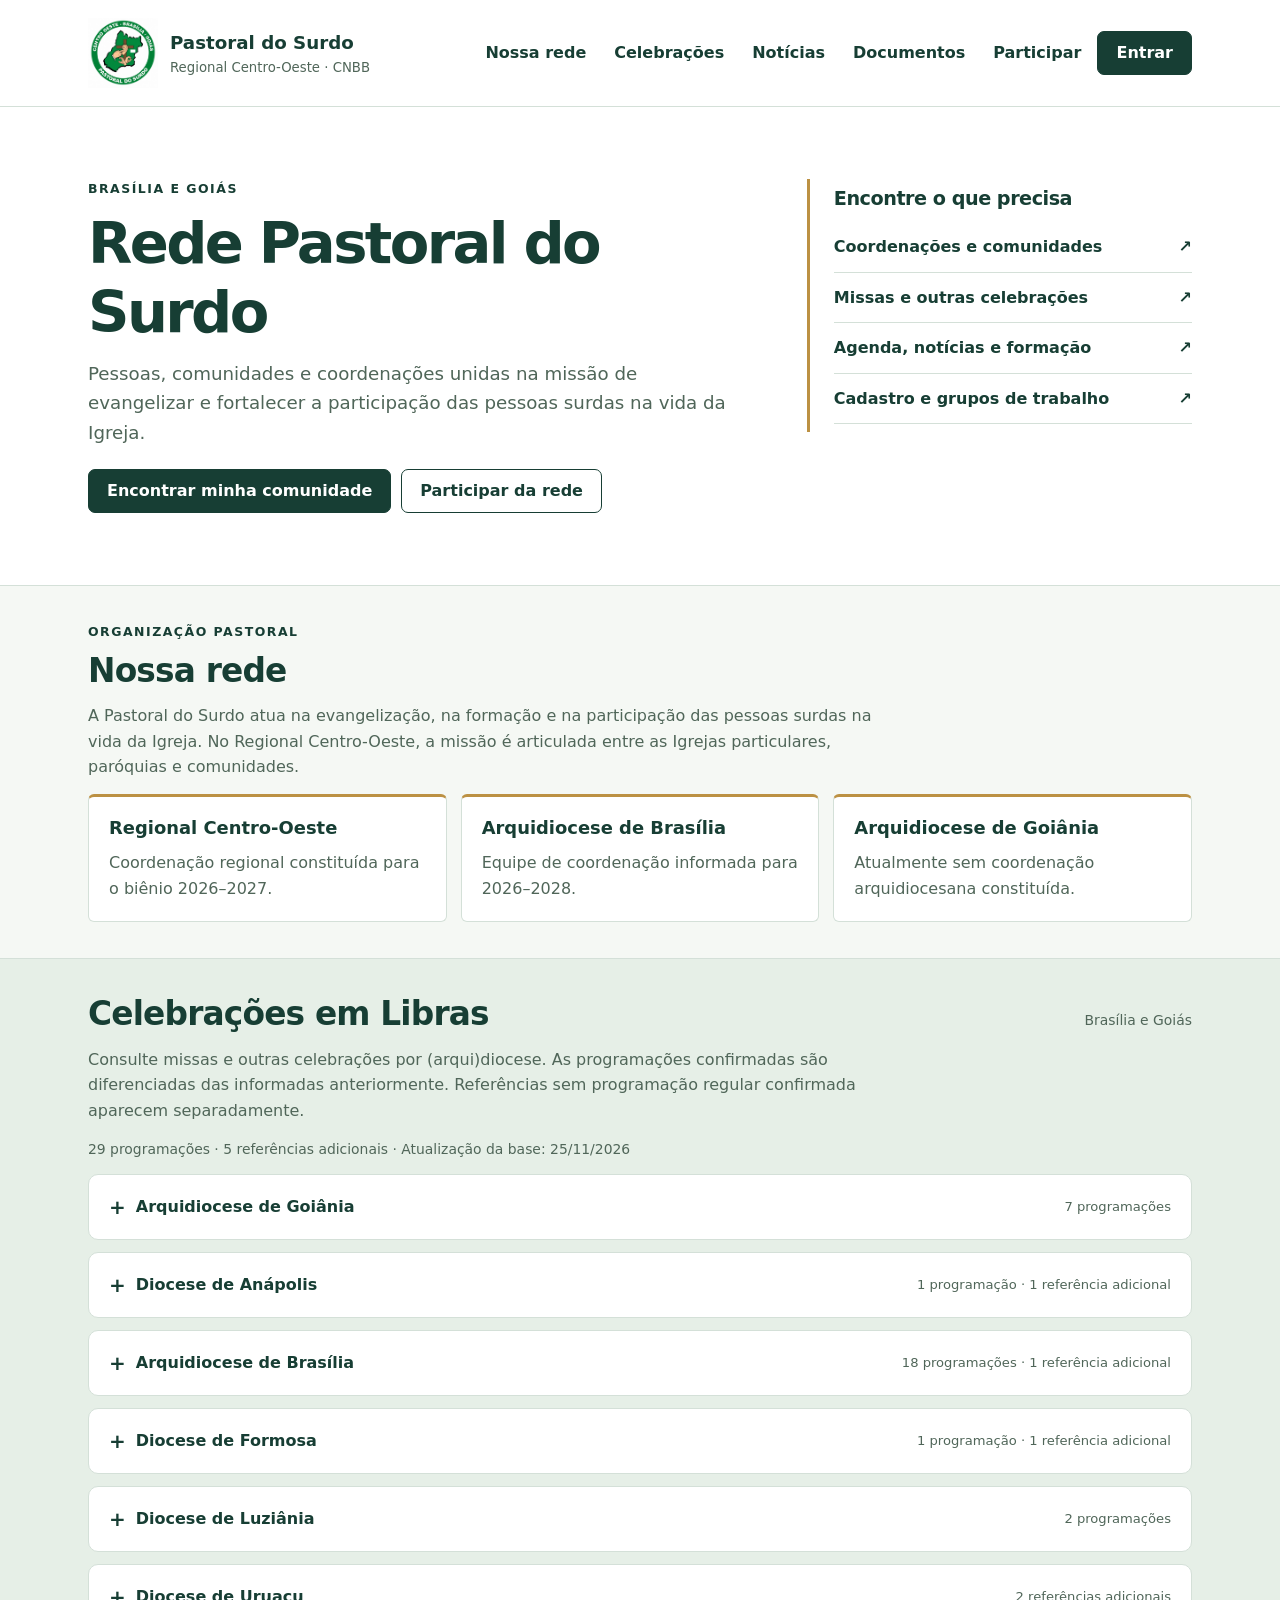
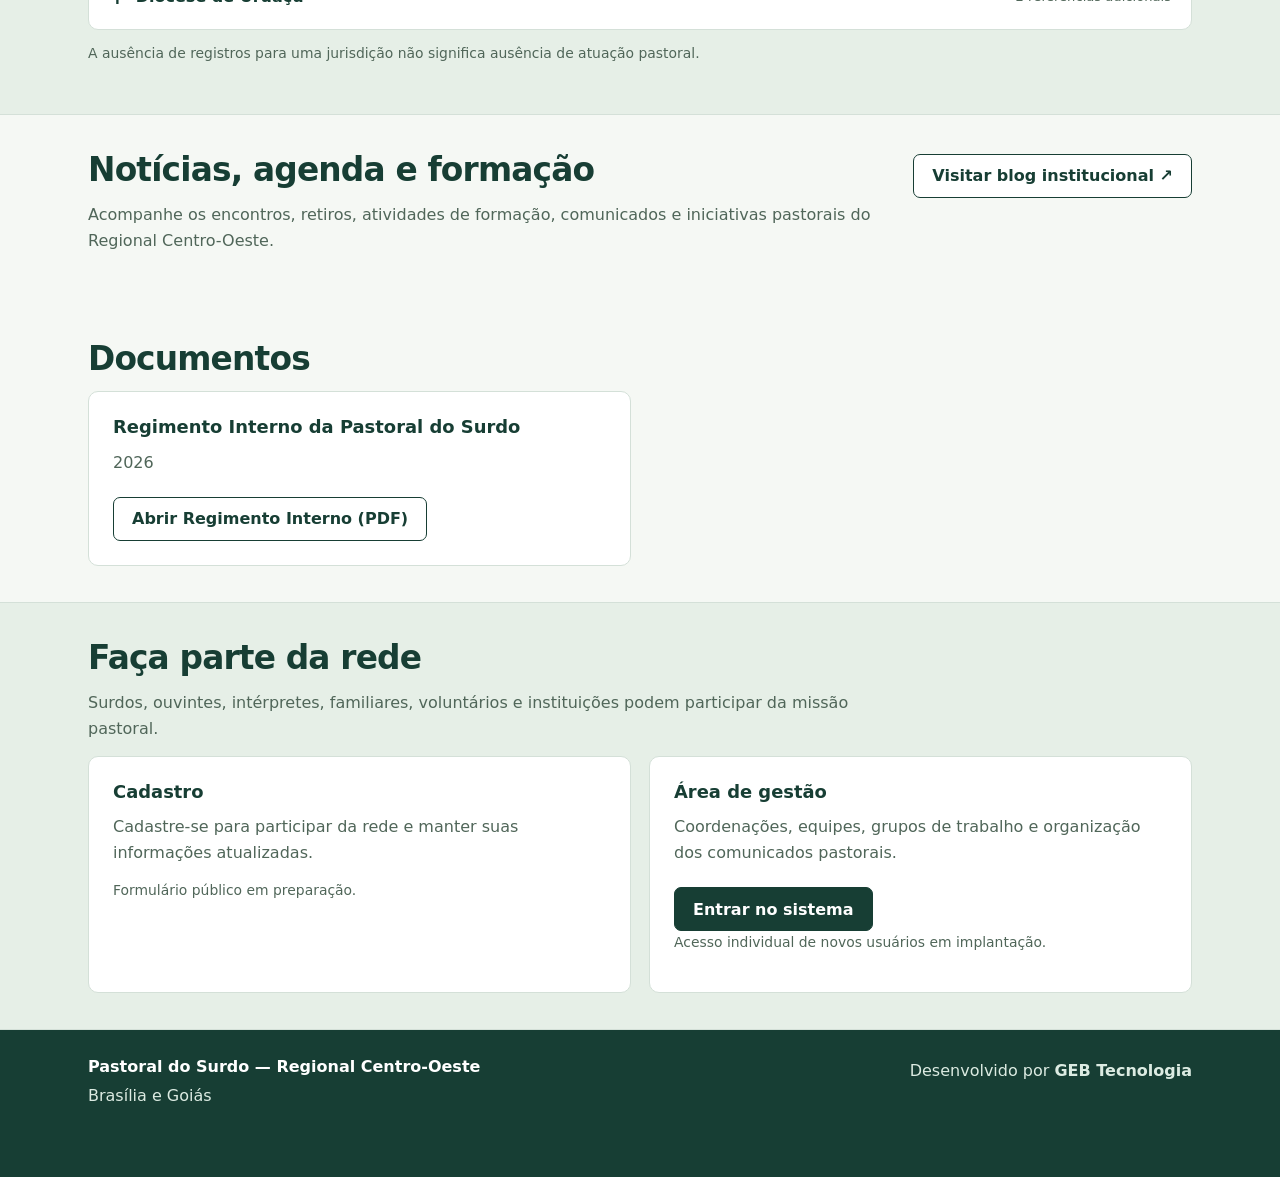
==== publico/index.html @ 416d7dbd "Disponibiliza apenas regimento publico no portal" ====
<!doctype html>
<html lang="pt-BR">
<head><meta charset="utf-8"><meta name="viewport" content="width=device-width,initial-scale=1"><meta name="description" content="Rede Pastoral do Surdo — Regional Centro-Oeste. Comunidades, celebrações, notícias e participação pastoral."><meta name="theme-color" content="#173e34"><link rel="canonical" href="https://redepastoraldosurdo.compassrosesystems.com.br/"><title>Rede Pastoral do Surdo | Regional Centro-Oeste</title>
<style>
:root{--navy:#173e34;--blue:#28634b;--gold:#bc9143;--ink:#20382e;--muted:#506659;--line:#d4e0d8;--paper:#f5f8f4;--white:#fff}*{box-sizing:border-box}html{scroll-padding-top:20px}body{margin:0;font:1rem/1.6 system-ui,-apple-system,"Segoe UI",sans-serif;background:var(--paper);color:var(--ink)}a{color:var(--navy);text-underline-offset:.22em}a:focus-visible,summary:focus-visible{outline:3px solid #925a0c;outline-offset:4px}.skip{position:absolute;top:-100px;left:12px;background:white;padding:12px;z-index:10}.skip:focus{top:8px}.wrap{max-width:1200px;margin:auto;padding-inline:clamp(18px,4vw,48px)}header{background:#fff;border-bottom:1px solid var(--line)}.head{display:flex;justify-content:space-between;align-items:center;gap:24px;padding-block:18px;flex-wrap:wrap}.brand{display:flex;align-items:center;gap:12px;text-decoration:none;color:var(--navy)}.brand img{width:70px;height:70px;object-fit:contain}.brand strong,.brand span{display:block}.brand strong{font-size:1.14rem}.brand span{font-size:.83rem;color:var(--muted)}nav{display:flex;flex-wrap:wrap;gap:4px;align-items:center}nav a{padding:10px 12px;min-height:44px;text-decoration:none;font-weight:650;border-radius:6px}nav a:hover{background:#e6efe7}.btn{display:inline-flex;align-items:center;justify-content:center;min-height:44px;padding:10px 18px;border:1px solid var(--navy);border-radius:7px;background:var(--navy);color:white;text-decoration:none;font-weight:700;line-height:1.35}.btn:hover{background:var(--blue)}.btn.secondary{background:white;color:var(--navy)}.btn.secondary:hover{background:#e6efe7}.hero{background:white;border-bottom:1px solid var(--line);padding-block:clamp(36px,6vw,72px)}.hero-grid{display:grid;grid-template-columns:minmax(0,1.7fr) minmax(230px,1fr);gap:clamp(24px,5vw,66px);align-items:start}.eyebrow{font-size:.78rem;text-transform:uppercase;letter-spacing:.12em;font-weight:750;color:var(--navy);margin:0 0 10px}h1,h2,h3{line-height:1.2;color:var(--navy);margin:0 0 12px}h1{font-size:clamp(2.3rem,5vw,3.6rem);letter-spacing:-.045em;max-width:17ch}h2{font-size:clamp(1.5rem,3vw,2.05rem);letter-spacing:-.025em}h3{font-size:1.12rem}p{margin:0 0 14px}.lead{font-size:1.14rem;color:var(--muted);max-width:60ch}.actions{display:flex;flex-wrap:wrap;gap:10px;margin-top:22px}.overview{border-left:3px solid var(--gold);padding:8px 0 8px 24px}.overview h2{font-size:1.2rem}.overview a{display:flex;justify-content:space-between;align-items:center;gap:10px;padding:12px 0;min-height:44px;border-bottom:1px solid var(--line);text-decoration:none;font-weight:650}.overview a:hover{text-decoration:underline}.section{padding-block:36px}.intro{color:var(--muted);max-width:80ch}.section-title{display:flex;justify-content:space-between;gap:15px;align-items:baseline;flex-wrap:wrap}.links{display:flex;flex-wrap:wrap;gap:10px;margin:18px 0}.links a{display:inline-flex;padding:9px 14px;min-height:44px;background:white;border:1px solid var(--line);border-radius:6px;text-decoration:none;font-weight:650}.directory{border:1px solid var(--line);border-radius:10px;background:#fff;margin:12px 0;overflow:hidden;scroll-margin-top:12px}.directory summary{display:flex;justify-content:space-between;gap:10px;align-items:center;cursor:pointer;font-weight:750;min-height:60px;padding:16px 20px;color:var(--navy);list-style:none}.directory summary::before{content:"+";font-size:1.25rem;min-width:16px}.directory[open] summary::before{content:"−"}.directory summary span:first-child{flex:1}.count{font-size:.82rem;color:var(--muted);font-weight:500}.places{display:grid;grid-template-columns:repeat(2,minmax(0,1fr));gap:14px;border-top:1px solid var(--line);padding:16px;background:#f1f5f2}.place{background:white;border:1px solid var(--line);border-radius:8px;padding:20px}.local{font-size:.8rem;font-weight:700;text-transform:uppercase;letter-spacing:.06em;color:var(--muted);margin-bottom:8px}.slot{display:flex;justify-content:space-between;gap:12px;align-items:center;padding:12px 0;border-block-start:1px solid var(--line)}.slot span,.slot small{display:block}.slot small{font-size:.83rem}.confirmed{color:#205c3e}.reported{color:#755214}.time{font-size:1.45rem;color:var(--navy);white-space:nowrap}.address{font-size:.95rem;color:var(--muted);margin-top:12px}.map{display:inline-flex;min-height:44px;align-items:center;font-weight:650}.date{font-size:.8rem;color:var(--muted);margin:8px 0 0}.band{background:#e6efe7;border-block:1px solid var(--line)}.columns{display:grid;grid-template-columns:repeat(2,minmax(0,1fr));gap:18px}.panel{padding:24px;border:1px solid var(--line);border-radius:10px;background:white}.panel p{color:var(--muted)}.panel .btn{margin-top:8px}.structure{display:grid;grid-template-columns:repeat(3,minmax(0,1fr));gap:14px}.structure article{border-top:3px solid var(--gold);background:white;border-inline:1px solid var(--line);border-bottom:1px solid var(--line);padding:20px;border-radius:6px}.structure article p{color:var(--muted);margin:0}.tiny{font-size:.87rem;color:var(--muted)}footer{background:var(--navy);color:white;padding-block:24px 64px}footer p{margin:4px 0;color:#dcebe2}footer .foot{display:flex;justify-content:space-between;gap:20px;flex-wrap:wrap}footer a{color:white}@media(max-width:820px){.hero-grid,.columns{grid-template-columns:1fr}.structure{grid-template-columns:1fr}.overview{padding-left:18px}.head{gap:12px}}@media(max-width:580px){.places{grid-template-columns:1fr;padding:10px}.place,.panel{padding:16px}.brand img{width:58px;height:58px}nav{width:100%}nav a{padding:8px;font-size:.91rem}.actions .btn{width:100%}.directory summary{padding:12px}.count{max-width:85px;text-align:right}}@media(prefers-reduced-motion:reduce){*,*::before,*::after{scroll-behavior:auto!important;animation:none!important}}
</style></head>
<body data-portal-release="2026-11-25-v7">
<a class="skip" href="#conteudo">Pular para o conteúdo</a><header><div class="wrap head"><a class="brand" href="#inicio"><img src="[data-uri]" width="70" height="70" alt="Logo oficial da Pastoral do Surdo Regional Centro-Oeste"><div><strong>Pastoral do Surdo</strong><span>Regional Centro-Oeste · CNBB</span></div></a><nav aria-label="Navegação principal"><a href="#rede">Nossa rede</a><a href="#celebracoes">Celebrações</a><a href="#noticias">Notícias</a><a href="#documentos">Documentos</a><a href="#participar">Participar</a><a class="btn" href="https://script.google.com/macros/s/AKfycbxwvYrBQQibYzBHaJcBFbqyCl_II-GtzlxNwecJOPdc4aaDobT-VJ__gyQI3V5XfXNP/exec">Entrar</a></nav></div></header>
<main id="conteudo"><section id="inicio" class="hero"><div class="wrap hero-grid"><div><p class="eyebrow">Brasília e Goiás</p><h1>Rede Pastoral do Surdo</h1><p class="lead">Pessoas, comunidades e coordenações unidas na missão de evangelizar e fortalecer a participação das pessoas surdas na vida da Igreja.</p><div class="actions"><a class="btn" href="#celebracoes">Encontrar minha comunidade</a><a class="btn secondary" href="#participar">Participar da rede</a></div></div><aside class="overview"><h2>Encontre o que precisa</h2><a href="#rede">Coordenações e comunidades <span aria-hidden="true">↗</span></a><a href="#celebracoes">Missas e outras celebrações <span aria-hidden="true">↗</span></a><a href="#noticias">Agenda, notícias e formação <span aria-hidden="true">↗</span></a><a href="#participar">Cadastro e grupos de trabalho <span aria-hidden="true">↗</span></a></aside></div></section>
<section class="wrap section" id="rede"><p class="eyebrow">Organização pastoral</p><h2>Nossa rede</h2><p class="intro">A Pastoral do Surdo atua na evangelização, na formação e na participação das pessoas surdas na vida da Igreja. No Regional Centro-Oeste, a missão é articulada entre as Igrejas particulares, paróquias e comunidades.</p><div class="structure"><article><h3>Regional Centro-Oeste</h3><p>Coordenação regional constituída para o biênio 2026–2027.</p></article><article><h3>Arquidiocese de Brasília</h3><p>Equipe de coordenação informada para 2026–2028.</p></article><article><h3>Arquidiocese de Goiânia</h3><p>Atualmente sem coordenação arquidiocesana constituída.</p></article></div></section>
<section class="band section" id="celebracoes" data-origem="cadastro-mestre-territorial" data-total="34" data-programacoes="29"><div class="wrap"><div class="section-title"><h2>Celebrações em Libras</h2><span class="tiny">Brasília e Goiás</span></div><p class="intro">Consulte missas e outras celebrações por (arqui)diocese. As programações confirmadas são diferenciadas das informadas anteriormente. Referências sem programação regular confirmada aparecem separadamente.</p><p class="tiny">29 programações · 5 referências adicionais · Atualização da base: 25/11/2026</p><!-- BEGIN TERRITORIAL GENERATED: MISSAS LIBRAS + DIOCESES + LOCAIS_REFERENCIA; never edit records manually -->
<details class="directory" id="dir-D01"><summary><span>Arquidiocese de Goiânia</span><span class="count">7 programações</span></summary><div class="places"><article class="place"><h3>Matriz de Campinas</h3><p class="local">Goiânia — Campinas</p><div class="slot" data-programacao-id="M23"><div><strong>Missa</strong><span>Domingo</span><small class="confirmed">Confirmada</small><small>Referência: 23/11/2026</small></div><strong class="time">10h</strong></div><div class="slot" data-programacao-id="M30"><div><strong>Novena Perpétua de Nossa Senhora do Perpétuo Socorro</strong><span>Terça-feira</span><small class="confirmed">Confirmada</small><small>Referência: 23/11/2026</small></div><strong class="time">14h</strong></div><p class="address">Av. Rio Grande do Sul, 770, Praça Santo Afonso, Campinas</p><a class="map" href="https://www.google.com/maps/search/?api=1&amp;query=Matriz%20de%20Campinas%2C%20Av.%20Rio%20Grande%20do%20Sul%2C%20770%2C%20Pra%C3%A7a%20Santo%20Afonso%2C%20Campinas%2C%20Goi%C3%A2nia%20%E2%80%94%20Campinas%2C%20GO%2C%20Brasil">Ver localização ↗</a></article><article class="place"><h3>Paróquia Nossa Senhora da Assunção</h3><p class="local">Goiânia — Vila Itatiaia</p><div class="slot" data-programacao-id="M24"><div><strong>Missa</strong><span>Domingo</span><small class="reported">Informada · verificar vigência</small><small>Referência: 24/04/2026</small></div><strong class="time">19h30</strong></div><p class="address">Área 10, 690, Rua R-44, Vila Itatiaia I</p><a class="map" href="https://www.google.com/maps/search/?api=1&amp;query=Par%C3%B3quia%20Nossa%20Senhora%20da%20Assun%C3%A7%C3%A3o%2C%20%C3%81rea%2010%2C%20690%2C%20Rua%20R-44%2C%20Vila%20Itatiaia%20I%2C%20Goi%C3%A2nia%20%E2%80%94%20Vila%20Itatiaia%2C%20GO%2C%20Brasil">Ver localização ↗</a></article><article class="place"><h3>Comunidade Nossa Senhora da Abadia</h3><p class="local">Goiânia — Parque Eldorado Oeste</p><div class="slot" data-programacao-id="M31"><div><strong>Missa</strong><span>Domingo</span><small class="reported">Informada · verificar vigência</small><small>Referência: 16/07/2026</small></div><strong class="time">18h</strong></div><p class="address">Rua Elo 43, Qd. 19, Área L, Parque Eldorado Oeste, Goiânia – GO</p><a class="map" href="https://www.google.com/maps/search/?api=1&amp;query=Comunidade%20Nossa%20Senhora%20da%20Abadia%2C%20Rua%20Elo%2043%2C%20Qd.%2019%2C%20%C3%81rea%20L%2C%20Parque%20Eldorado%20Oeste%2C%20Goi%C3%A2nia%20%E2%80%93%20GO%2C%20Goi%C3%A2nia%20%E2%80%94%20Parque%20Eldorado%20Oeste%2C%20GO%2C%20Brasil">Ver localização ↗</a></article><article class="place"><h3>Paróquia Cristo Redentor</h3><p class="local">Goiânia — Vila Redenção</p><div class="slot" data-programacao-id="M32"><div><strong>Missa</strong><span>1º e 3º domingos</span><small class="reported">Informada · verificar vigência</small><small>Referência: 16/07/2026</small></div><strong class="time">10h</strong></div><p class="address">Rua R-7, nº 154, Vila Redenção, Goiânia – GO, CEP 74845-730</p><a class="map" href="https://www.google.com/maps/search/?api=1&amp;query=Par%C3%B3quia%20Cristo%20Redentor%2C%20Rua%20R-7%2C%20n%C2%BA%20154%2C%20Vila%20Reden%C3%A7%C3%A3o%2C%20Goi%C3%A2nia%20%E2%80%93%20GO%2C%20CEP%2074845-730%2C%20Goi%C3%A2nia%20%E2%80%94%20Vila%20Reden%C3%A7%C3%A3o%2C%20GO%2C%20Brasil">Ver localização ↗</a></article><article class="place"><h3>Santuário Basílica Sagrada Família</h3><p class="local">Goiânia — Vila Nova Canaã</p><div class="slot" data-programacao-id="M33"><div><strong>Missa</strong><span>Domingo</span><small class="reported">Informada · verificar vigência</small><small>Referência: 16/07/2026</small></div><strong class="time">10h15</strong></div><p class="address">Rua C-14, Qd. 19, Lt. 15, Vila Nova Canaã, Goiânia – GO, CEP 74415-220</p><a class="map" href="https://www.google.com/maps/search/?api=1&amp;query=Santu%C3%A1rio%20Bas%C3%ADlica%20Sagrada%20Fam%C3%ADlia%2C%20Rua%20C-14%2C%20Qd.%2019%2C%20Lt.%2015%2C%20Vila%20Nova%20Cana%C3%A3%2C%20Goi%C3%A2nia%20%E2%80%93%20GO%2C%20CEP%2074415-220%2C%20Goi%C3%A2nia%20%E2%80%94%20Vila%20Nova%20Cana%C3%A3%2C%20GO%2C%20Brasil">Ver localização ↗</a></article><article class="place"><h3>Paróquia Santa Teresinha do Menino Jesus</h3><p class="local">Aparecida de Goiânia — Expansul</p><div class="slot" data-programacao-id="M34"><div><strong>Missa</strong><span>Domingo</span><small class="reported">Informada · verificar vigência</small><small>Referência: 16/07/2026</small></div><strong class="time">10h</strong></div><p class="address">Avenida Circular, Qd. E, Lt. E1, Expansul, Aparecida de Goiânia – GO, CEP 74986-250</p><a class="map" href="https://www.google.com/maps/search/?api=1&amp;query=Par%C3%B3quia%20Santa%20Teresinha%20do%20Menino%20Jesus%2C%20Avenida%20Circular%2C%20Qd.%20E%2C%20Lt.%20E1%2C%20Expansul%2C%20Aparecida%20de%20Goi%C3%A2nia%20%E2%80%93%20GO%2C%20CEP%2074986-250%2C%20Aparecida%20de%20Goi%C3%A2nia%20%E2%80%94%20Expansul%2C%20GO%2C%20Brasil">Ver localização ↗</a></article></div></details>
<details class="directory" id="dir-D02"><summary><span>Diocese de Anápolis</span><span class="count">1 programação · 1 referência adicional</span></summary><div class="places"><article class="place"><h3>Catedral Bom Jesus</h3><p class="local">Anápolis</p><div class="slot" data-programacao-id="M01"><div><strong>Missa</strong><span>Domingo</span><small class="reported">Informada · verificar vigência</small><small>Referência: 11/10/2025</small></div><strong class="time">9h</strong></div><p class="address">Rua General Joaquim Inácio, 68, Centro</p><a class="map" href="https://www.google.com/maps/search/?api=1&amp;query=Catedral%20Bom%20Jesus%2C%20Rua%20General%20Joaquim%20In%C3%A1cio%2C%2068%2C%20Centro%2C%20An%C3%A1polis%2C%20GO%2C%20Brasil">Ver localização ↗</a></article></div><div style="padding:16px 20px 0"><h3>Outras referências pastorais</h3><p class="tiny">Registros sem programação regular confirmada.</p></div><div class="places"><article class="place"><h3>São Benedito</h3><p class="local">Nerópolis</p><div class="slot" data-programacao-id="M25"><div><strong>Atividade pastoral / festa</strong><small class="reported">Sem programação regular confirmada</small></div></div><p class="address">Paróquia São Benedito, Praça São Benedito, Centro, Nerópolis — endereço completo a validar</p></article></div></details>






<details class="directory" id="dir-D09"><summary><span>Arquidiocese de Brasília</span><span class="count">18 programações · 1 referência adicional</span></summary><div class="places"><article class="place"><h3>Paróquia São Cura d&#39;Ars (Inoseb)</h3><p class="local">Brasília — Asa Sul</p><div class="slot" data-programacao-id="M02"><div><strong>Missa</strong><span>Sábado</span><small class="reported">Informada · verificar vigência</small><small>Referência: 11/10/2025</small></div><strong class="time">16h30</strong></div><p class="address">SGAS 914, módulo B, lote 66</p><a class="map" href="https://www.google.com/maps/search/?api=1&amp;query=Par%C3%B3quia%20S%C3%A3o%20Cura%20d&#39;Ars%20(Inoseb)%2C%20SGAS%20914%2C%20m%C3%B3dulo%20B%2C%20lote%2066%2C%20Bras%C3%ADlia%20%E2%80%94%20Asa%20Sul%2C%20DF%2C%20Brasil">Ver localização ↗</a></article><article class="place"><h3>Paróquia São José</h3><p class="local">Brazlândia</p><div class="slot" data-programacao-id="M03"><div><strong>Missa</strong><span>Domingo</span><small class="reported">Informada · verificar vigência</small><small>Referência: 24/04/2026</small></div><strong class="time">8h</strong></div><p class="address">EQ 36/37, lote B</p><a class="map" href="https://www.google.com/maps/search/?api=1&amp;query=Par%C3%B3quia%20S%C3%A3o%20Jos%C3%A9%2C%20EQ%2036%2F37%2C%20lote%20B%2C%20Brazl%C3%A2ndia%2C%20DF%2C%20Brasil">Ver localização ↗</a></article><article class="place"><h3>Paróquia Nossa Senhora do Perpétuo Socorro</h3><p class="local">Ceilândia Sul</p><div class="slot" data-programacao-id="M04"><div><strong>Missa</strong><span>Domingo</span><small class="reported">Informada · verificar vigência</small><small>Referência: 11/10/2025</small></div><strong class="time">18h</strong></div><p class="address">QNN 30, área especial, módulo A</p><a class="map" href="https://www.google.com/maps/search/?api=1&amp;query=Par%C3%B3quia%20Nossa%20Senhora%20do%20Perp%C3%A9tuo%20Socorro%2C%20QNN%2030%2C%20%C3%A1rea%20especial%2C%20m%C3%B3dulo%20A%2C%20Ceil%C3%A2ndia%20Sul%2C%20DF%2C%20Brasil">Ver localização ↗</a></article><article class="place"><h3>Paróquia Santa Teresinha</h3><p class="local">Cruzeiro Novo</p><div class="slot" data-programacao-id="M05"><div><strong>Missa</strong><span>Domingo</span><small class="reported">Informada · verificar vigência</small><small>Referência: 11/10/2025</small></div><strong class="time">18h</strong></div><p class="address">Qd. 801, lote 2</p><a class="map" href="https://www.google.com/maps/search/?api=1&amp;query=Par%C3%B3quia%20Santa%20Teresinha%2C%20Qd.%20801%2C%20lote%202%2C%20Cruzeiro%20Novo%2C%20DF%2C%20Brasil">Ver localização ↗</a></article><article class="place"><h3>Paróquia São Sebastião</h3><p class="local">Gama</p><div class="slot" data-programacao-id="M06"><div><strong>Missa</strong><span>Domingo</span><small class="reported">Informada · verificar vigência</small><small>Referência: 11/10/2025</small></div><strong class="time">8h</strong></div><p class="address">Área Especial 2, Praça 2, Setor Leste</p><a class="map" href="https://www.google.com/maps/search/?api=1&amp;query=Par%C3%B3quia%20S%C3%A3o%20Sebasti%C3%A3o%2C%20%C3%81rea%20Especial%202%2C%20Pra%C3%A7a%202%2C%20Setor%20Leste%2C%20Gama%2C%20DF%2C%20Brasil">Ver localização ↗</a></article><article class="place"><h3>Paróquia São João Paulo II</h3><p class="local">Jardins Mangueiral</p><div class="slot" data-programacao-id="M07"><div><strong>Missa</strong><span>Domingo</span><small class="reported">Informada · verificar vigência</small><small>Referência: 11/10/2025</small></div><strong class="time">9h</strong></div><p class="address">SHMA, praça de atividades</p><a class="map" href="https://www.google.com/maps/search/?api=1&amp;query=Par%C3%B3quia%20S%C3%A3o%20Jo%C3%A3o%20Paulo%20II%2C%20SHMA%2C%20pra%C3%A7a%20de%20atividades%2C%20Jardins%20Mangueiral%2C%20DF%2C%20Brasil">Ver localização ↗</a></article><article class="place"><h3>Comunidade Obra de Maria</h3><p class="local">Núcleo Bandeirante</p><div class="slot" data-programacao-id="M08"><div><strong>Missa</strong><span>Domingo</span><small class="reported">Informada · verificar vigência</small><small>Referência: 02/06/2026</small></div><strong class="time">10h</strong></div><p class="address">Chácara 209, Vila Cauhy</p><a class="map" href="https://www.google.com/maps/search/?api=1&amp;query=Comunidade%20Obra%20de%20Maria%2C%20Ch%C3%A1cara%20209%2C%20Vila%20Cauhy%2C%20N%C3%BAcleo%20Bandeirante%2C%20DF%2C%20Brasil">Ver localização ↗</a></article><article class="place"><h3>Paróquia São Marcos e São Lucas</h3><p class="local">Ceilândia — P Norte</p><div class="slot" data-programacao-id="M09"><div><strong>Missa</strong><span>Domingo</span><small class="reported">Informada · verificar vigência</small><small>Referência: 11/10/2025</small></div><strong class="time">10h</strong></div><p class="address">EQNP 09/13, módulos E, F, G, H</p><a class="map" href="https://www.google.com/maps/search/?api=1&amp;query=Par%C3%B3quia%20S%C3%A3o%20Marcos%20e%20S%C3%A3o%20Lucas%2C%20EQNP%2009%2F13%2C%20m%C3%B3dulos%20E%2C%20F%2C%20G%2C%20H%2C%20Ceil%C3%A2ndia%20%E2%80%94%20P%20Norte%2C%20DF%2C%20Brasil">Ver localização ↗</a></article><article class="place"><h3>Paróquia Santa Maria dos Pobres</h3><p class="local">Paranoá</p><div class="slot" data-programacao-id="M10"><div><strong>Missa</strong><span>Domingo</span><small class="reported">Informada · verificar vigência</small><small>Referência: 11/10/2025</small></div><strong class="time">10h</strong></div><p class="address">Praça Central, 14</p><a class="map" href="https://www.google.com/maps/search/?api=1&amp;query=Par%C3%B3quia%20Santa%20Maria%20dos%20Pobres%2C%20Pra%C3%A7a%20Central%2C%2014%2C%20Parano%C3%A1%2C%20DF%2C%20Brasil">Ver localização ↗</a></article><article class="place"><h3>Paróquia Santa Rita de Cássia</h3><p class="local">Planaltina DF</p><div class="slot" data-programacao-id="M12"><div><strong>Missa</strong><span>Domingo</span><small class="reported">Informada · verificar vigência</small><small>Referência: 24/04/2026</small></div><strong class="time">17h</strong></div><p class="address">Buritis I, entre quadras 3 e 4, lote D</p><a class="map" href="https://www.google.com/maps/search/?api=1&amp;query=Par%C3%B3quia%20Santa%20Rita%20de%20C%C3%A1ssia%2C%20Buritis%20I%2C%20entre%20quadras%203%20e%204%2C%20lote%20D%2C%20Planaltina%20DF%2C%20DF%2C%20Brasil">Ver localização ↗</a></article><article class="place"><h3>Capela Santo Agostinho</h3><p class="local">Planaltina DF — Estância</p><div class="slot" data-programacao-id="M13"><div><strong>Missa</strong><span>2º e 4º sábados</span><small class="reported">Informada · verificar vigência</small><small>Referência: 24/04/2026</small></div><strong class="time">19h</strong></div><p class="address">Estância Mestre D&#39;Armas I, módulo T</p><a class="map" href="https://www.google.com/maps/search/?api=1&amp;query=Capela%20Santo%20Agostinho%2C%20Est%C3%A2ncia%20Mestre%20D&#39;Armas%20I%2C%20m%C3%B3dulo%20T%2C%20Planaltina%20DF%20%E2%80%94%20Est%C3%A2ncia%2C%20DF%2C%20Brasil">Ver localização ↗</a></article><article class="place"><h3>Paróquia São Gabriel Arcanjo</h3><p class="local">Recanto das Emas</p><div class="slot" data-programacao-id="M15"><div><strong>Missa</strong><span>Domingo</span><small class="reported">Informada · verificar vigência</small><small>Referência: 11/10/2025</small></div><strong class="time">9h30</strong></div><p class="address">Q 201, lote 19</p><a class="map" href="https://www.google.com/maps/search/?api=1&amp;query=Par%C3%B3quia%20S%C3%A3o%20Gabriel%20Arcanjo%2C%20Q%20201%2C%20lote%2019%2C%20Recanto%20das%20Emas%2C%20DF%2C%20Brasil">Ver localização ↗</a></article><article class="place"><h3>Paróquia Nossa Senhora de Fátima</h3><p class="local">Samambaia Norte</p><div class="slot" data-programacao-id="M16"><div><strong>Missa</strong><span>Domingo</span><small class="reported">Informada · verificar vigência</small><small>Referência: 11/10/2025</small></div><strong class="time">7h</strong></div><p class="address">QR 414, lote 1</p><a class="map" href="https://www.google.com/maps/search/?api=1&amp;query=Par%C3%B3quia%20Nossa%20Senhora%20de%20F%C3%A1tima%2C%20QR%20414%2C%20lote%201%2C%20Samambaia%20Norte%2C%20DF%2C%20Brasil">Ver localização ↗</a></article><article class="place"><h3>Paróquia São Mateus</h3><p class="local">Sobradinho II</p><div class="slot" data-programacao-id="M17"><div><strong>Missa</strong><span>Domingo</span><small class="reported">Informada · verificar vigência</small><small>Referência: 24/04/2026</small></div><strong class="time">8h30</strong></div><p class="address">Condomínio Mini Chácaras QMS 14</p><a class="map" href="https://www.google.com/maps/search/?api=1&amp;query=Par%C3%B3quia%20S%C3%A3o%20Mateus%2C%20Condom%C3%ADnio%20Mini%20Ch%C3%A1caras%20QMS%2014%2C%20Sobradinho%20II%2C%20DF%2C%20Brasil">Ver localização ↗</a></article><article class="place"><h3>Paróquia São Judas Tadeu</h3><p class="local">Taguatinga Norte</p><div class="slot" data-programacao-id="M18"><div><strong>Missa</strong><span>Domingo</span><small class="reported">Informada · verificar vigência</small><small>Referência: 03/03/2026</small></div><strong class="time">19h</strong></div><p class="address">EQNL 9/11, AE 02, conj. F</p><a class="map" href="https://www.google.com/maps/search/?api=1&amp;query=Par%C3%B3quia%20S%C3%A3o%20Judas%20Tadeu%2C%20EQNL%209%2F11%2C%20AE%2002%2C%20conj.%20F%2C%20Taguatinga%20Norte%2C%20DF%2C%20Brasil">Ver localização ↗</a></article><article class="place"><h3>Paróquia Cristo Redentor</h3><p class="local">Taguatinga Norte</p><div class="slot" data-programacao-id="M19"><div><strong>Missa</strong><span>Domingo</span><small class="reported">Informada · verificar vigência</small><small>Referência: 11/10/2025</small></div><strong class="time">19h30</strong></div><p class="address">EQNL 6/8, lote 02</p><a class="map" href="https://www.google.com/maps/search/?api=1&amp;query=Par%C3%B3quia%20Cristo%20Redentor%2C%20EQNL%206%2F8%2C%20lote%2002%2C%20Taguatinga%20Norte%2C%20DF%2C%20Brasil">Ver localização ↗</a></article><article class="place"><h3>Capela Santo Antônio Maria Zaccaria</h3><p class="local">Samambaia</p><div class="slot" data-programacao-id="M21"><div><strong>Missa</strong><span>Domingo</span><small class="reported">Informada · verificar vigência</small><small>Referência: 24/04/2026</small></div><strong class="time">9h</strong></div><p class="address">QS 104, conjunto 1</p><a class="map" href="https://www.google.com/maps/search/?api=1&amp;query=Capela%20Santo%20Ant%C3%B4nio%20Maria%20Zaccaria%2C%20QS%20104%2C%20conjunto%201%2C%20Samambaia%2C%20DF%2C%20Brasil">Ver localização ↗</a></article><article class="place"><h3>Paróquia Nossa Senhora de Nazaré</h3><p class="local">Planaltina DF</p><div class="slot" data-programacao-id="M22"><div><strong>Missa</strong><span>1º e 3º sábados</span><small class="reported">Informada · verificar vigência</small><small>Referência: 24/04/2026</small></div><strong class="time">17h30</strong></div><p class="address">Estância Mestre D&#39;Armas II, módulo C</p><a class="map" href="https://www.google.com/maps/search/?api=1&amp;query=Par%C3%B3quia%20Nossa%20Senhora%20de%20Nazar%C3%A9%2C%20Est%C3%A2ncia%20Mestre%20D&#39;Armas%20II%2C%20m%C3%B3dulo%20C%2C%20Planaltina%20DF%2C%20DF%2C%20Brasil">Ver localização ↗</a></article></div><div style="padding:16px 20px 0"><h3>Outras referências pastorais</h3><p class="tiny">Registros sem programação regular confirmada.</p></div><div class="places"><article class="place"><h3>Paróquia Bom Jesus dos Migrantes</h3><p class="local">Sobradinho</p><div class="slot" data-programacao-id="M26"><div><strong>Missa</strong><span>Domingo · 10h30 (horário informado)</span><small class="reported">Informações divergentes · não confirmada</small><small>Referência: 16/07/2026</small></div></div><p class="address">Qd. 4, AE 2</p><a class="map" href="https://www.google.com/maps/search/?api=1&amp;query=Par%C3%B3quia%20Bom%20Jesus%20dos%20Migrantes%2C%20Qd.%204%2C%20AE%202%2C%20Sobradinho%2C%20DF%2C%20Brasil">Ver localização ↗</a></article></div></details>
<details class="directory" id="dir-D10"><summary><span>Diocese de Formosa</span><span class="count">1 programação · 1 referência adicional</span></summary><div class="places"><article class="place"><h3>Paróquia São José Operário</h3><p class="local">Planaltina – GO</p><div class="slot" data-programacao-id="M14"><div><strong>Missa</strong><span>Domingo</span><small class="reported">Informada · verificar vigência</small><small>Referência: 06/02/2026</small></div><strong class="time">19h</strong></div><p class="address">Quadra 05, MR 01, lotes 01/02, Setor Leste, CEP 73752-075</p><a class="map" href="https://www.google.com/maps/search/?api=1&amp;query=Par%C3%B3quia%20S%C3%A3o%20Jos%C3%A9%20Oper%C3%A1rio%2C%20Quadra%2005%2C%20MR%2001%2C%20lotes%2001%2F02%2C%20Setor%20Leste%2C%20CEP%2073752-075%2C%20Planaltina%20%E2%80%93%20GO%2C%20GO%2C%20Brasil">Ver localização ↗</a></article></div><div style="padding:16px 20px 0"><h3>Outras referências pastorais</h3><p class="tiny">Registros sem programação regular confirmada.</p></div><div class="places"><article class="place"><h3>Imaculado Coração de Maria</h3><p class="local">Formosa</p><div class="slot" data-programacao-id="M29"><div><strong>Formação</strong><small class="reported">Sem programação regular confirmada</small></div></div><p class="address">Endereço a validar</p></article></div></details>
<details class="directory" id="dir-D11"><summary><span>Diocese de Luziânia</span><span class="count">2 programações</span></summary><div class="places"><article class="place"><h3>Paróquia Nossa Senhora Imaculada Conceição</h3><p class="local">Novo Gama — Pedregal</p><div class="slot" data-programacao-id="M11"><div><strong>Missa</strong><span>Domingo</span><small class="reported">Informada · verificar vigência</small><small>Referência: 11/10/2025</small></div><strong class="time">19h</strong></div><p class="address">Qd. 495, lote B, loja 1/2, AE A11/A21</p><a class="map" href="https://www.google.com/maps/search/?api=1&amp;query=Par%C3%B3quia%20Nossa%20Senhora%20Imaculada%20Concei%C3%A7%C3%A3o%2C%20Qd.%20495%2C%20lote%20B%2C%20loja%201%2F2%2C%20AE%20A11%2FA21%2C%20Novo%20Gama%20%E2%80%94%20Pedregal%2C%20GO%2C%20Brasil">Ver localização ↗</a></article><article class="place"><h3>Paróquia São Maximiliano Maria Kolbe</h3><p class="local">Águas Lindas de Goiás</p><div class="slot" data-programacao-id="M20"><div><strong>Missa</strong><span>Domingo</span><small class="reported">Informada · verificar vigência</small><small>Referência: 03/03/2026</small></div><strong class="time">19h</strong></div><p class="address">Endereço a validar com paróquia</p></article></div></details>
<details class="directory" id="dir-D12"><summary><span>Diocese de Uruaçu</span><span class="count">2 referências adicionais</span></summary><div style="padding:16px 20px 0"><h3>Outras referências pastorais</h3><p class="tiny">Registros sem programação regular confirmada.</p></div><div class="places"><article class="place"><h3>Sagrado Coração de Jesus</h3><p class="local">Goianésia</p><div class="slot" data-programacao-id="M27"><div><strong>Referência histórica</strong><small class="reported">Sem programação regular confirmada</small></div></div><p class="address">Praça Dimas Carrilho, s/n, Carrinho</p><a class="map" href="https://www.google.com/maps/search/?api=1&amp;query=Sagrado%20Cora%C3%A7%C3%A3o%20de%20Jesus%2C%20Pra%C3%A7a%20Dimas%20Carrilho%2C%20s%2Fn%2C%20Carrinho%2C%20Goian%C3%A9sia%2C%20GO%2C%20Brasil">Ver localização ↗</a></article><article class="place"><h3>Santuário Nossa Senhora da Abadia</h3><p class="local">Niquelândia — Muquém</p><div class="slot" data-programacao-id="M28"><div><strong>Referência histórica</strong><small class="reported">Sem programação regular confirmada</small></div></div><p class="address">Muquém, Niquelândia</p><a class="map" href="https://www.google.com/maps/search/?api=1&amp;query=Santu%C3%A1rio%20Nossa%20Senhora%20da%20Abadia%2C%20Muqu%C3%A9m%2C%20Niquel%C3%A2ndia%2C%20Niquel%C3%A2ndia%20%E2%80%94%20Muqu%C3%A9m%2C%20GO%2C%20Brasil">Ver localização ↗</a></article></div></details>

<!-- END TERRITORIAL GENERATED --><p class="tiny">A ausência de registros para uma jurisdição não significa ausência de atuação pastoral.</p></div></section>
<section class="wrap section" id="noticias"><div class="section-title"><h2>Notícias, agenda e formação</h2><a class="btn secondary" href="https://pastoraldosurdocentro.blogspot.com/">Visitar blog institucional ↗</a></div><p class="intro">Acompanhe os encontros, retiros, atividades de formação, comunicados e iniciativas pastorais do Regional Centro-Oeste.</p></section>
<section class="wrap section" id="documentos"><h2>Documentos</h2><div class="columns"><article class="panel"><h3>Regimento Interno da Pastoral do Surdo</h3><p>2026</p><a class="btn secondary" href="https://drive.google.com/file/d/1cT0LzVCe0bwhqhtRbaoM_Y4_SzDxjY0z/view" target="_blank" rel="noopener noreferrer">Abrir Regimento Interno (PDF)</a></article></div></section>
<section class="band section" id="participar"><div class="wrap"><h2>Faça parte da rede</h2><p class="intro">Surdos, ouvintes, intérpretes, familiares, voluntários e instituições podem participar da missão pastoral.</p><div class="columns"><article class="panel"><h3>Cadastro</h3><p>Cadastre-se para participar da rede e manter suas informações atualizadas.</p><p class="tiny">Formulário público em preparação.</p></article><article class="panel"><h3>Área de gestão</h3><p>Coordenações, equipes, grupos de trabalho e organização dos comunicados pastorais.</p><a class="btn" href="https://script.google.com/macros/s/AKfycbxwvYrBQQibYzBHaJcBFbqyCl_II-GtzlxNwecJOPdc4aaDobT-VJ__gyQI3V5XfXNP/exec">Entrar no sistema</a><p class="tiny">Acesso individual de novos usuários em implantação.</p></article></div></div></section></main>
<footer><div class="wrap foot"><div><strong>Pastoral do Surdo — Regional Centro-Oeste</strong><p>Brasília e Goiás</p></div><div><p>Desenvolvido por <strong>GEB Tecnologia</strong></p></div></div></footer><script src="https://vlibras.gov.br/app/vlibras-plugin.js" defer></script></body></html>
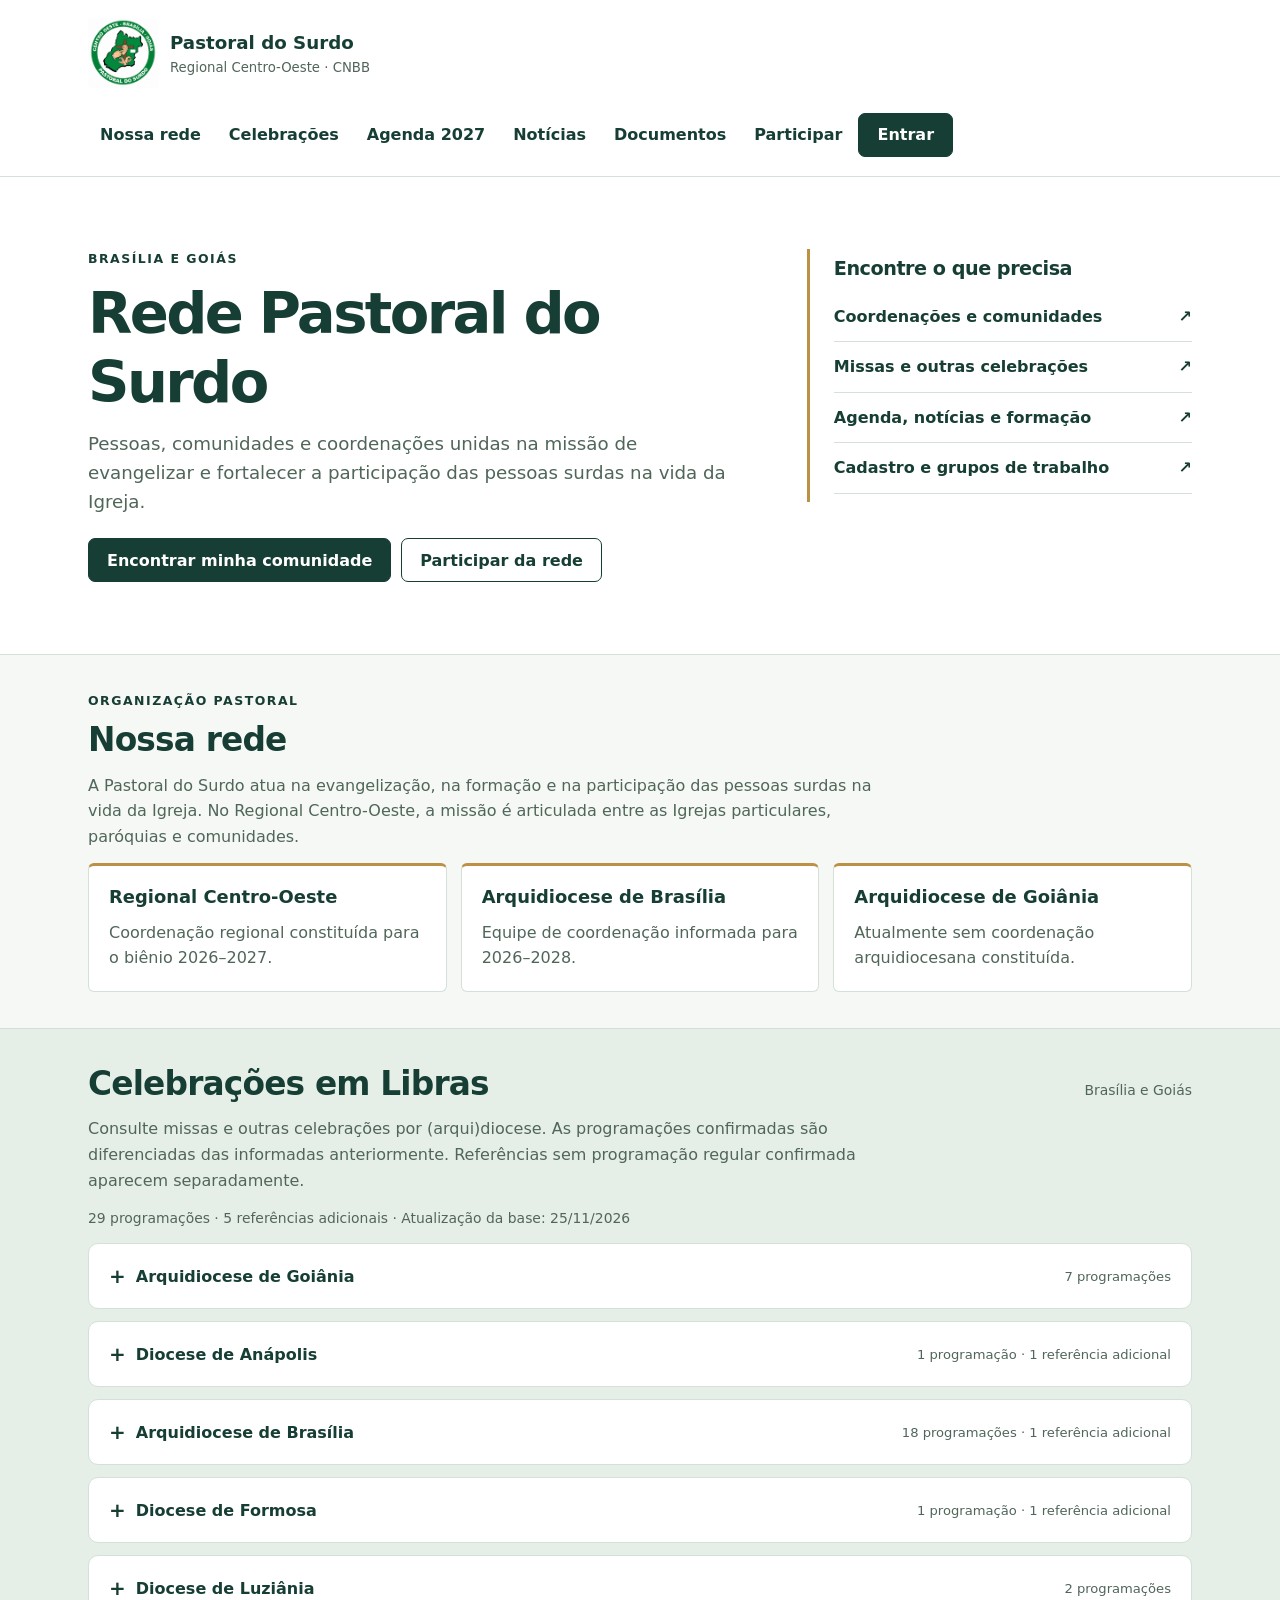
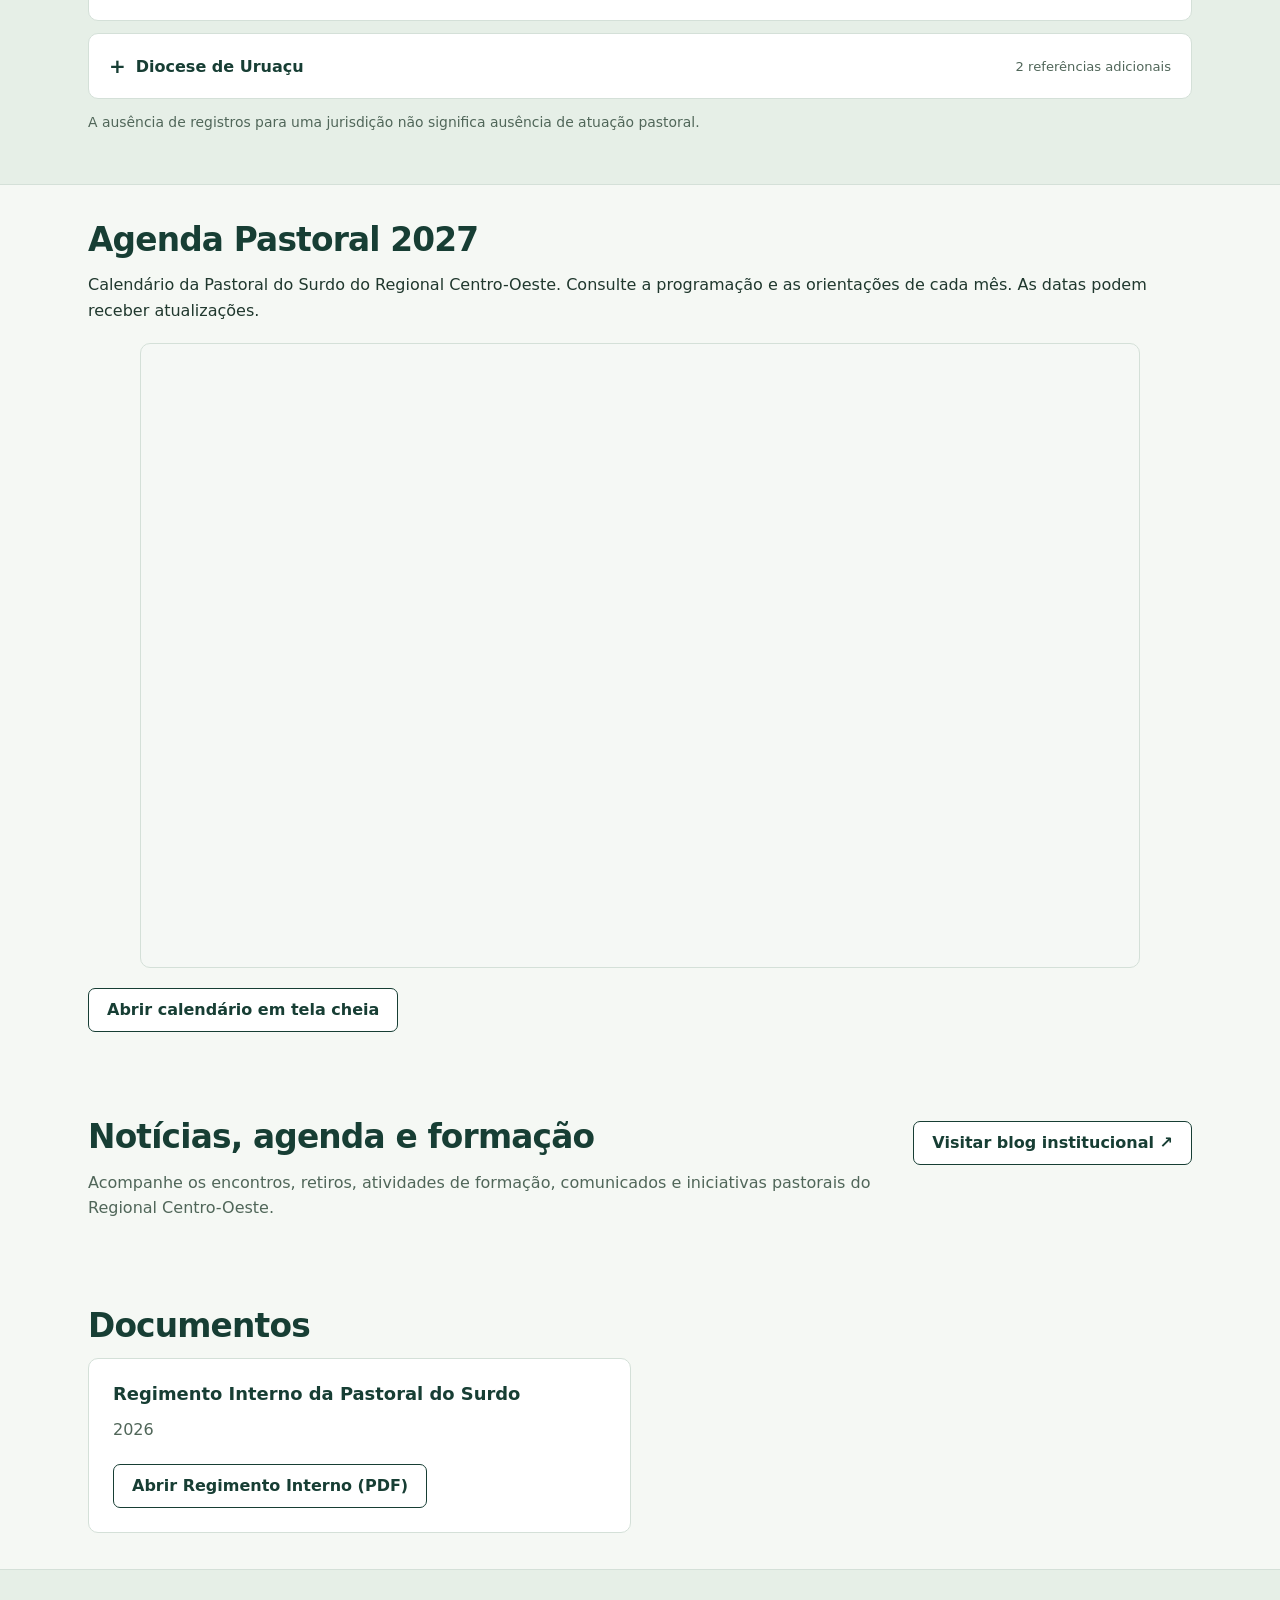
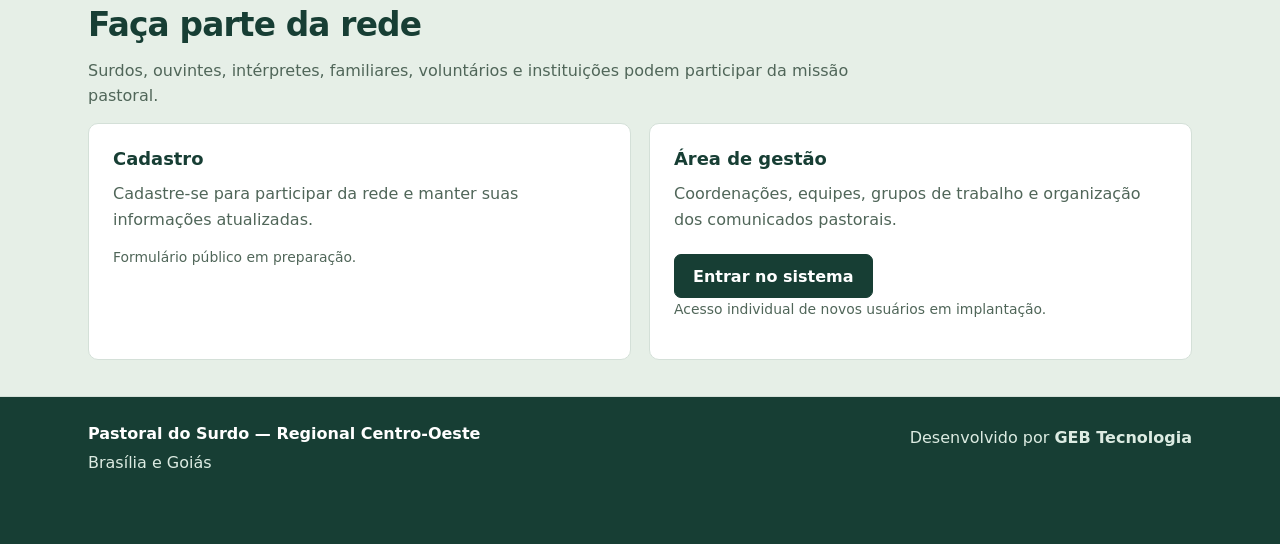
==== commit c12be957: "Incorpora calendário público 2027 no portal pastoral" ====
--- a/publico/index.html
+++ b/publico/index.html
@@ -5,8 +5,8 @@
 :root{--navy:#173e34;--blue:#28634b;--gold:#bc9143;--ink:#20382e;--muted:#506659;--line:#d4e0d8;--paper:#f5f8f4;--white:#fff}*{box-sizing:border-box}html{scroll-padding-top:20px}body{margin:0;font:1rem/1.6 system-ui,-apple-system,"Segoe UI",sans-serif;background:var(--paper);color:var(--ink)}a{color:var(--navy);text-underline-offset:.22em}a:focus-visible,summary:focus-visible{outline:3px solid #925a0c;outline-offset:4px}.skip{position:absolute;top:-100px;left:12px;background:white;padding:12px;z-index:10}.skip:focus{top:8px}.wrap{max-width:1200px;margin:auto;padding-inline:clamp(18px,4vw,48px)}header{background:#fff;border-bottom:1px solid var(--line)}.head{display:flex;justify-content:space-between;align-items:center;gap:24px;padding-block:18px;flex-wrap:wrap}.brand{display:flex;align-items:center;gap:12px;text-decoration:none;color:var(--navy)}.brand img{width:70px;height:70px;object-fit:contain}.brand strong,.brand span{display:block}.brand strong{font-size:1.14rem}.brand span{font-size:.83rem;color:var(--muted)}nav{display:flex;flex-wrap:wrap;gap:4px;align-items:center}nav a{padding:10px 12px;min-height:44px;text-decoration:none;font-weight:650;border-radius:6px}nav a:hover{background:#e6efe7}.btn{display:inline-flex;align-items:center;justify-content:center;min-height:44px;padding:10px 18px;border:1px solid var(--navy);border-radius:7px;background:var(--navy);color:white;text-decoration:none;font-weight:700;line-height:1.35}.btn:hover{background:var(--blue)}.btn.secondary{background:white;color:var(--navy)}.btn.secondary:hover{background:#e6efe7}.hero{background:white;border-bottom:1px solid var(--line);padding-block:clamp(36px,6vw,72px)}.hero-grid{display:grid;grid-template-columns:minmax(0,1.7fr) minmax(230px,1fr);gap:clamp(24px,5vw,66px);align-items:start}.eyebrow{font-size:.78rem;text-transform:uppercase;letter-spacing:.12em;font-weight:750;color:var(--navy);margin:0 0 10px}h1,h2,h3{line-height:1.2;color:var(--navy);margin:0 0 12px}h1{font-size:clamp(2.3rem,5vw,3.6rem);letter-spacing:-.045em;max-width:17ch}h2{font-size:clamp(1.5rem,3vw,2.05rem);letter-spacing:-.025em}h3{font-size:1.12rem}p{margin:0 0 14px}.lead{font-size:1.14rem;color:var(--muted);max-width:60ch}.actions{display:flex;flex-wrap:wrap;gap:10px;margin-top:22px}.overview{border-left:3px solid var(--gold);padding:8px 0 8px 24px}.overview h2{font-size:1.2rem}.overview a{display:flex;justify-content:space-between;align-items:center;gap:10px;padding:12px 0;min-height:44px;border-bottom:1px solid var(--line);text-decoration:none;font-weight:650}.overview a:hover{text-decoration:underline}.section{padding-block:36px}.intro{color:var(--muted);max-width:80ch}.section-title{display:flex;justify-content:space-between;gap:15px;align-items:baseline;flex-wrap:wrap}.links{display:flex;flex-wrap:wrap;gap:10px;margin:18px 0}.links a{display:inline-flex;padding:9px 14px;min-height:44px;background:white;border:1px solid var(--line);border-radius:6px;text-decoration:none;font-weight:650}.directory{border:1px solid var(--line);border-radius:10px;background:#fff;margin:12px 0;overflow:hidden;scroll-margin-top:12px}.directory summary{display:flex;justify-content:space-between;gap:10px;align-items:center;cursor:pointer;font-weight:750;min-height:60px;padding:16px 20px;color:var(--navy);list-style:none}.directory summary::before{content:"+";font-size:1.25rem;min-width:16px}.directory[open] summary::before{content:"−"}.directory summary span:first-child{flex:1}.count{font-size:.82rem;color:var(--muted);font-weight:500}.places{display:grid;grid-template-columns:repeat(2,minmax(0,1fr));gap:14px;border-top:1px solid var(--line);padding:16px;background:#f1f5f2}.place{background:white;border:1px solid var(--line);border-radius:8px;padding:20px}.local{font-size:.8rem;font-weight:700;text-transform:uppercase;letter-spacing:.06em;color:var(--muted);margin-bottom:8px}.slot{display:flex;justify-content:space-between;gap:12px;align-items:center;padding:12px 0;border-block-start:1px solid var(--line)}.slot span,.slot small{display:block}.slot small{font-size:.83rem}.confirmed{color:#205c3e}.reported{color:#755214}.time{font-size:1.45rem;color:var(--navy);white-space:nowrap}.address{font-size:.95rem;color:var(--muted);margin-top:12px}.map{display:inline-flex;min-height:44px;align-items:center;font-weight:650}.date{font-size:.8rem;color:var(--muted);margin:8px 0 0}.band{background:#e6efe7;border-block:1px solid var(--line)}.columns{display:grid;grid-template-columns:repeat(2,minmax(0,1fr));gap:18px}.panel{padding:24px;border:1px solid var(--line);border-radius:10px;background:white}.panel p{color:var(--muted)}.panel .btn{margin-top:8px}.structure{display:grid;grid-template-columns:repeat(3,minmax(0,1fr));gap:14px}.structure article{border-top:3px solid var(--gold);background:white;border-inline:1px solid var(--line);border-bottom:1px solid var(--line);padding:20px;border-radius:6px}.structure article p{color:var(--muted);margin:0}.tiny{font-size:.87rem;color:var(--muted)}footer{background:var(--navy);color:white;padding-block:24px 64px}footer p{margin:4px 0;color:#dcebe2}footer .foot{display:flex;justify-content:space-between;gap:20px;flex-wrap:wrap}footer a{color:white}@media(max-width:820px){.hero-grid,.columns{grid-template-columns:1fr}.structure{grid-template-columns:1fr}.overview{padding-left:18px}.head{gap:12px}}@media(max-width:580px){.places{grid-template-columns:1fr;padding:10px}.place,.panel{padding:16px}.brand img{width:58px;height:58px}nav{width:100%}nav a{padding:8px;font-size:.91rem}.actions .btn{width:100%}.directory summary{padding:12px}.count{max-width:85px;text-align:right}}@media(prefers-reduced-motion:reduce){*,*::before,*::after{scroll-behavior:auto!important;animation:none!important}}
 </style></head>
 <body data-portal-release="2026-11-25-v7">
-<a class="skip" href="#conteudo">Pular para o conteúdo</a><header><div class="wrap head"><a class="brand" href="#inicio"><img src="[data-uri]" width="70" height="70" alt="Logo oficial da Pastoral do Surdo Regional Centro-Oeste"><div><strong>Pastoral do Surdo</strong><span>Regional Centro-Oeste · CNBB</span></div></a><nav aria-label="Navegação principal"><a href="#rede">Nossa rede</a><a href="#celebracoes">Celebrações</a><a href="#noticias">Notícias</a><a href="#documentos">Documentos</a><a href="#participar">Participar</a><a class="btn" href="https://script.google.com/macros/s/AKfycbxwvYrBQQibYzBHaJcBFbqyCl_II-GtzlxNwecJOPdc4aaDobT-VJ__gyQI3V5XfXNP/exec">Entrar</a></nav></div></header>
-<main id="conteudo"><section id="inicio" class="hero"><div class="wrap hero-grid"><div><p class="eyebrow">Brasília e Goiás</p><h1>Rede Pastoral do Surdo</h1><p class="lead">Pessoas, comunidades e coordenações unidas na missão de evangelizar e fortalecer a participação das pessoas surdas na vida da Igreja.</p><div class="actions"><a class="btn" href="#celebracoes">Encontrar minha comunidade</a><a class="btn secondary" href="#participar">Participar da rede</a></div></div><aside class="overview"><h2>Encontre o que precisa</h2><a href="#rede">Coordenações e comunidades <span aria-hidden="true">↗</span></a><a href="#celebracoes">Missas e outras celebrações <span aria-hidden="true">↗</span></a><a href="#noticias">Agenda, notícias e formação <span aria-hidden="true">↗</span></a><a href="#participar">Cadastro e grupos de trabalho <span aria-hidden="true">↗</span></a></aside></div></section>
+<a class="skip" href="#conteudo">Pular para o conteúdo</a><header><div class="wrap head"><a class="brand" href="#inicio"><img src="[data-uri]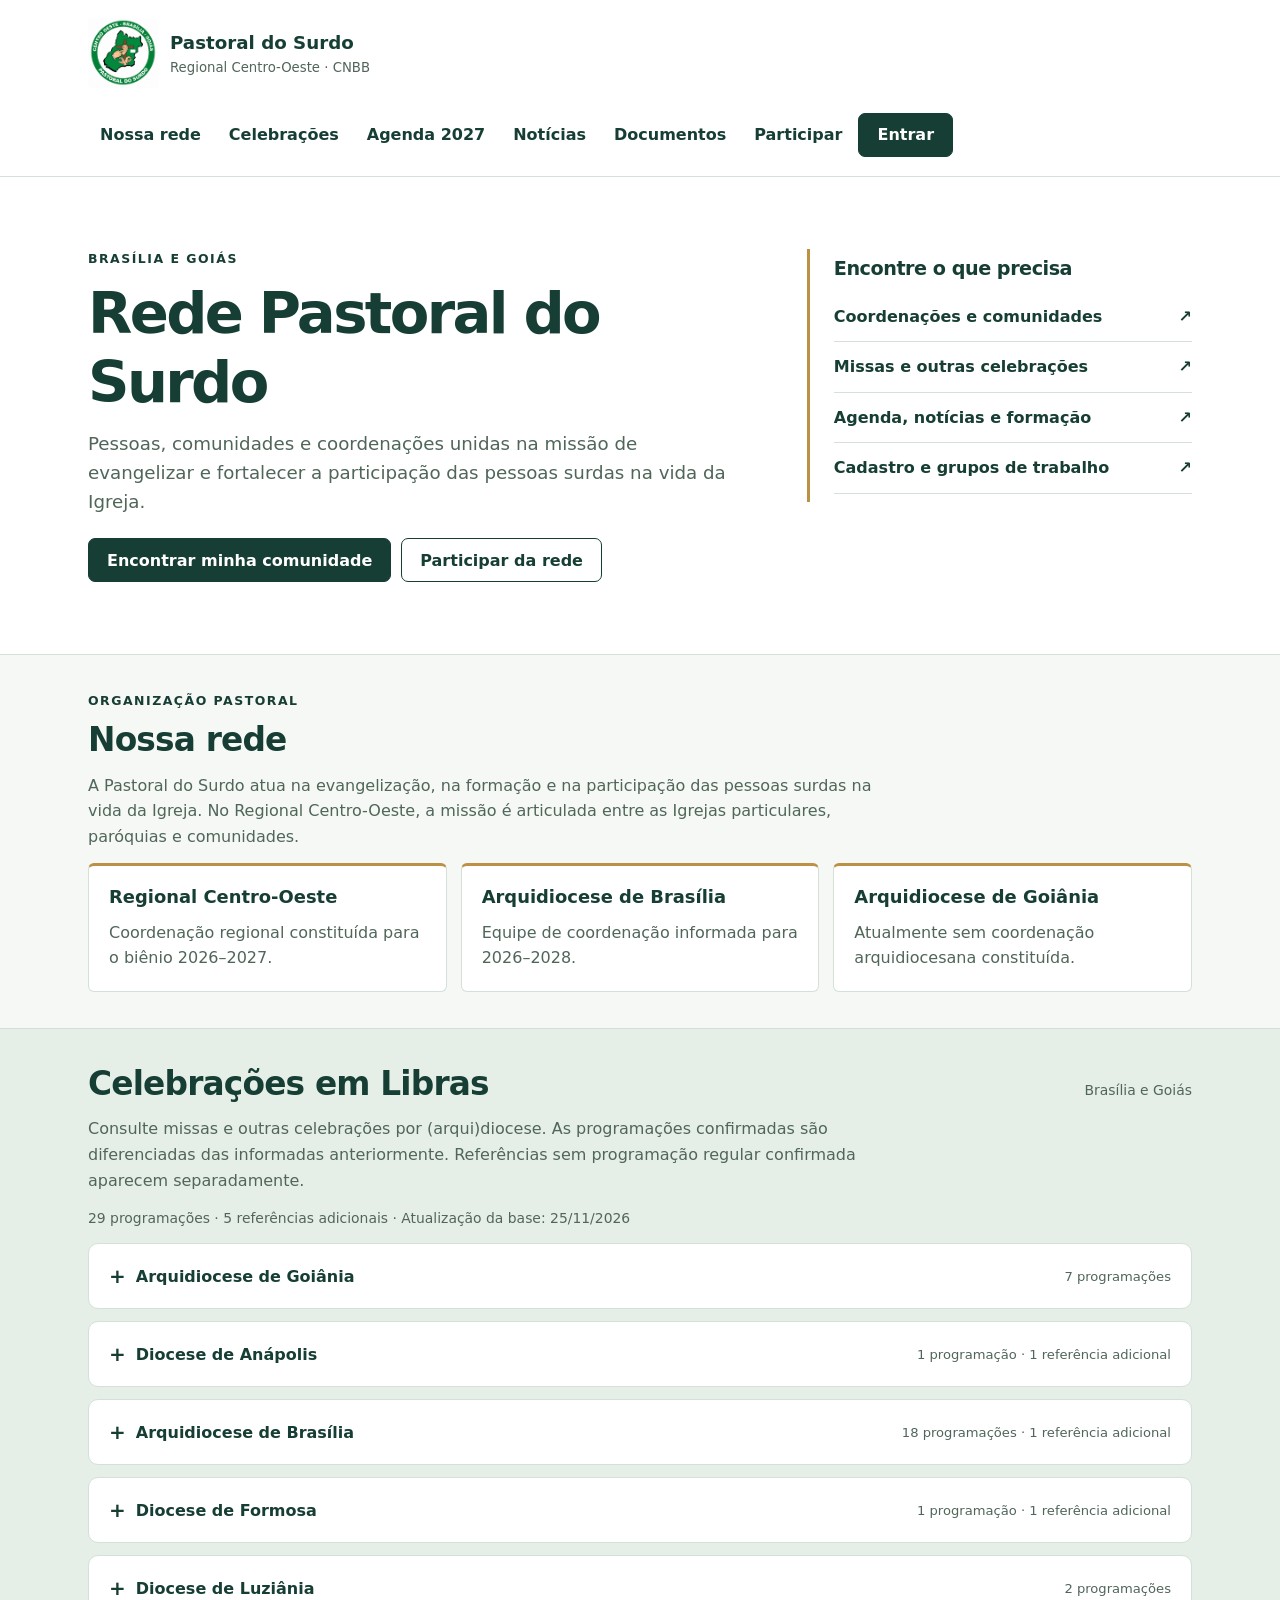
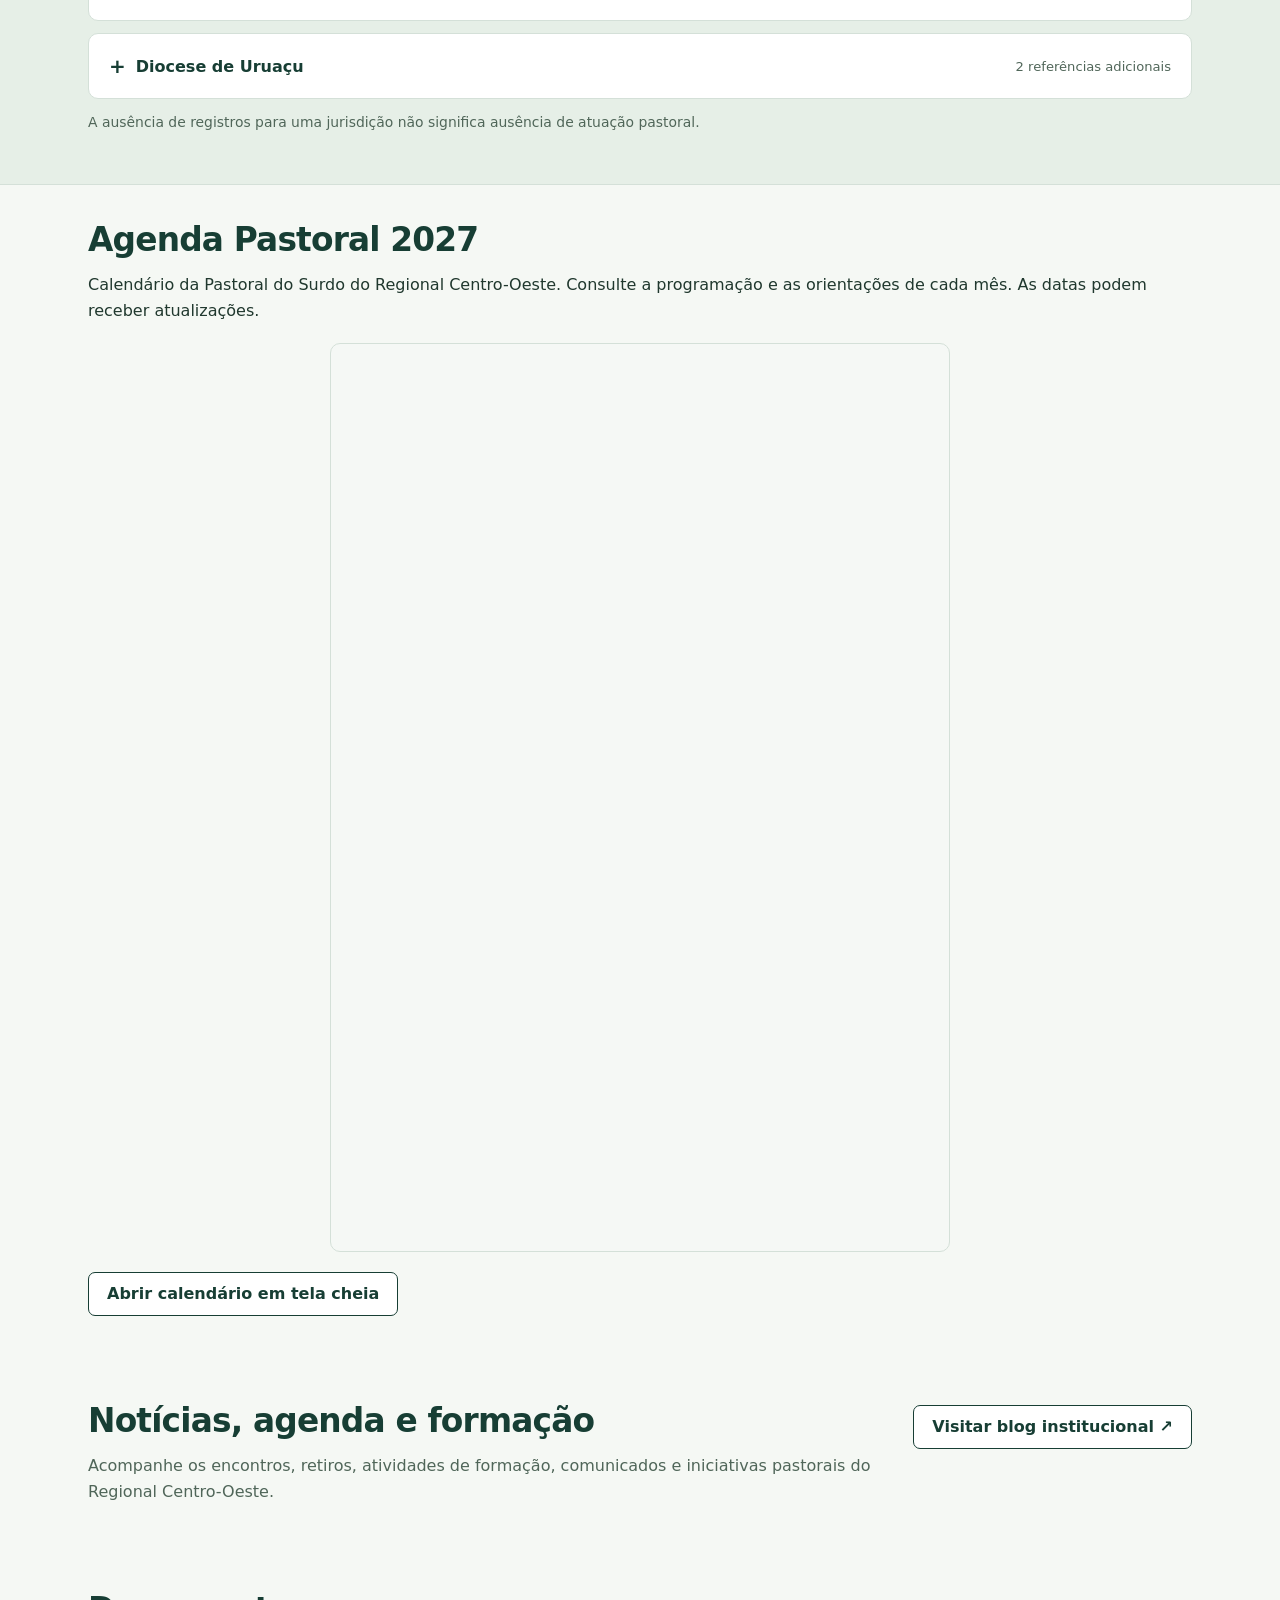
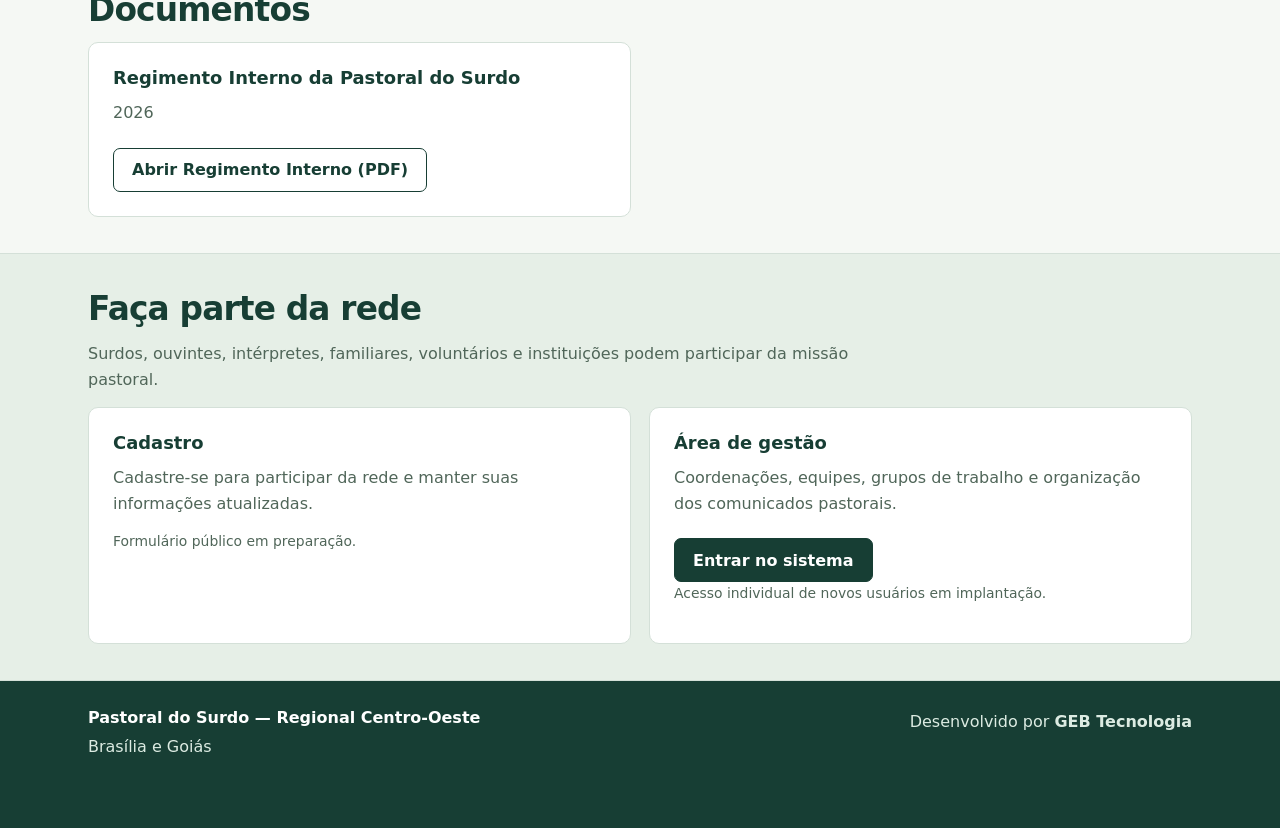
==== commit f97eddee: "Corrige visualizador da agenda 2027 para proporção A4 vertical responsiva" ====
--- a/publico/index.html
+++ b/publico/index.html
@@ -23,7 +23,7 @@
 <details class="directory" id="dir-D12"><summary><span>Diocese de Uruaçu</span><span class="count">2 referências adicionais</span></summary><div style="padding:16px 20px 0"><h3>Outras referências pastorais</h3><p class="tiny">Registros sem programação regular confirmada.</p></div><div class="places"><article class="place"><h3>Sagrado Coração de Jesus</h3><p class="local">Goianésia</p><div class="slot" data-programacao-id="M27"><div><strong>Referência histórica</strong><small class="reported">Sem programação regular confirmada</small></div></div><p class="address">Praça Dimas Carrilho, s/n, Carrinho</p><a class="map" href="https://www.google.com/maps/search/?api=1&amp;query=Sagrado%20Cora%C3%A7%C3%A3o%20de%20Jesus%2C%20Pra%C3%A7a%20Dimas%20Carrilho%2C%20s%2Fn%2C%20Carrinho%2C%20Goian%C3%A9sia%2C%20GO%2C%20Brasil">Ver localização ↗</a></article><article class="place"><h3>Santuário Nossa Senhora da Abadia</h3><p class="local">Niquelândia — Muquém</p><div class="slot" data-programacao-id="M28"><div><strong>Referência histórica</strong><small class="reported">Sem programação regular confirmada</small></div></div><p class="address">Muquém, Niquelândia</p><a class="map" href="https://www.google.com/maps/search/?api=1&amp;query=Santu%C3%A1rio%20Nossa%20Senhora%20da%20Abadia%2C%20Muqu%C3%A9m%2C%20Niquel%C3%A2ndia%2C%20Niquel%C3%A2ndia%20%E2%80%94%20Muqu%C3%A9m%2C%20GO%2C%20Brasil">Ver localização ↗</a></article></div></details>
 
 <!-- END TERRITORIAL GENERATED --><p class="tiny">A ausência de registros para uma jurisdição não significa ausência de atuação pastoral.</p></div></section>
-<section class="wrap section" id="agenda"><h2>Agenda Pastoral 2027</h2><p>Calendário da Pastoral do Surdo do Regional Centro-Oeste. Consulte a programação e as orientações de cada mês. As datas podem receber atualizações.</p><div style="max-width:1000px;margin:20px auto"><iframe title="Calendário Pastoral do Surdo Centro-Oeste 2027" src="https://docs.google.com/presentation/d/e/2PACX-1vS6-qEQYXZ9Ez3ikCATdCXqByq4eMl1JzdHHj9I3vef_lfwVXtexAouMkLdtW_b1tIYbix7HvP_9SFR/embed?start=false&amp;loop=false&amp;delayms=3000" loading="lazy" allowfullscreen style="display:block;width:100%;aspect-ratio:16/10;border:1px solid #d4e0d8;border-radius:10px;background:#f5f8f5"></iframe></div><p><a class="btn secondary" href="https://docs.google.com/presentation/d/e/2PACX-1vS6-qEQYXZ9Ez3ikCATdCXqByq4eMl1JzdHHj9I3vef_lfwVXtexAouMkLdtW_b1tIYbix7HvP_9SFR/pub?start=false&amp;loop=false&amp;delayms=3000" target="_blank" rel="noopener noreferrer">Abrir calendário em tela cheia</a></p></section>
+<section class="wrap section" id="agenda"><h2>Agenda Pastoral 2027</h2><p>Calendário da Pastoral do Surdo do Regional Centro-Oeste. Consulte a programação e as orientações de cada mês. As datas podem receber atualizações.</p><div style="position:relative;max-width:620px;width:100%;aspect-ratio:7560000/10691975;box-sizing:content-box;padding-bottom:32px;margin:20px auto"><iframe title="Calendário Pastoral do Surdo Centro-Oeste 2027" src="https://docs.google.com/presentation/d/e/2PACX-1vS6-qEQYXZ9Ez3ikCATdCXqByq4eMl1JzdHHj9I3vef_lfwVXtexAouMkLdtW_b1tIYbix7HvP_9SFR/embed?start=false&amp;loop=false&amp;delayms=3000" loading="lazy" allowfullscreen style="position:absolute;inset:0;display:block;width:100%;height:100%;border:1px solid #d4e0d8;border-radius:10px;background:#f5f8f5"></iframe></div><p><a class="btn secondary" href="https://docs.google.com/presentation/d/e/2PACX-1vS6-qEQYXZ9Ez3ikCATdCXqByq4eMl1JzdHHj9I3vef_lfwVXtexAouMkLdtW_b1tIYbix7HvP_9SFR/pub?start=false&amp;loop=false&amp;delayms=3000" target="_blank" rel="noopener noreferrer">Abrir calendário em tela cheia</a></p></section>
 <section class="wrap section" id="noticias"><div class="section-title"><h2>Notícias, agenda e formação</h2><a class="btn secondary" href="https://pastoraldosurdocentro.blogspot.com/">Visitar blog institucional ↗</a></div><p class="intro">Acompanhe os encontros, retiros, atividades de formação, comunicados e iniciativas pastorais do Regional Centro-Oeste.</p></section>
 <section class="wrap section" id="documentos"><h2>Documentos</h2><div class="columns"><article class="panel"><h3>Regimento Interno da Pastoral do Surdo</h3><p>2026</p><a class="btn secondary" href="https://drive.google.com/file/d/1cT0LzVCe0bwhqhtRbaoM_Y4_SzDxjY0z/view" target="_blank" rel="noopener noreferrer">Abrir Regimento Interno (PDF)</a></article></div></section>
 <section class="band section" id="participar"><div class="wrap"><h2>Faça parte da rede</h2><p class="intro">Surdos, ouvintes, intérpretes, familiares, voluntários e instituições podem participar da missão pastoral.</p><div class="columns"><article class="panel"><h3>Cadastro</h3><p>Cadastre-se para participar da rede e manter suas informações atualizadas.</p><p class="tiny">Formulário público em preparação.</p></article><article class="panel"><h3>Área de gestão</h3><p>Coordenações, equipes, grupos de trabalho e organização dos comunicados pastorais.</p><a class="btn" href="https://script.google.com/macros/s/AKfycbxwvYrBQQibYzBHaJcBFbqyCl_II-GtzlxNwecJOPdc4aaDobT-VJ__gyQI3V5XfXNP/exec">Entrar no sistema</a><p class="tiny">Acesso individual de novos usuários em implantação.</p></article></div></div></section></main>
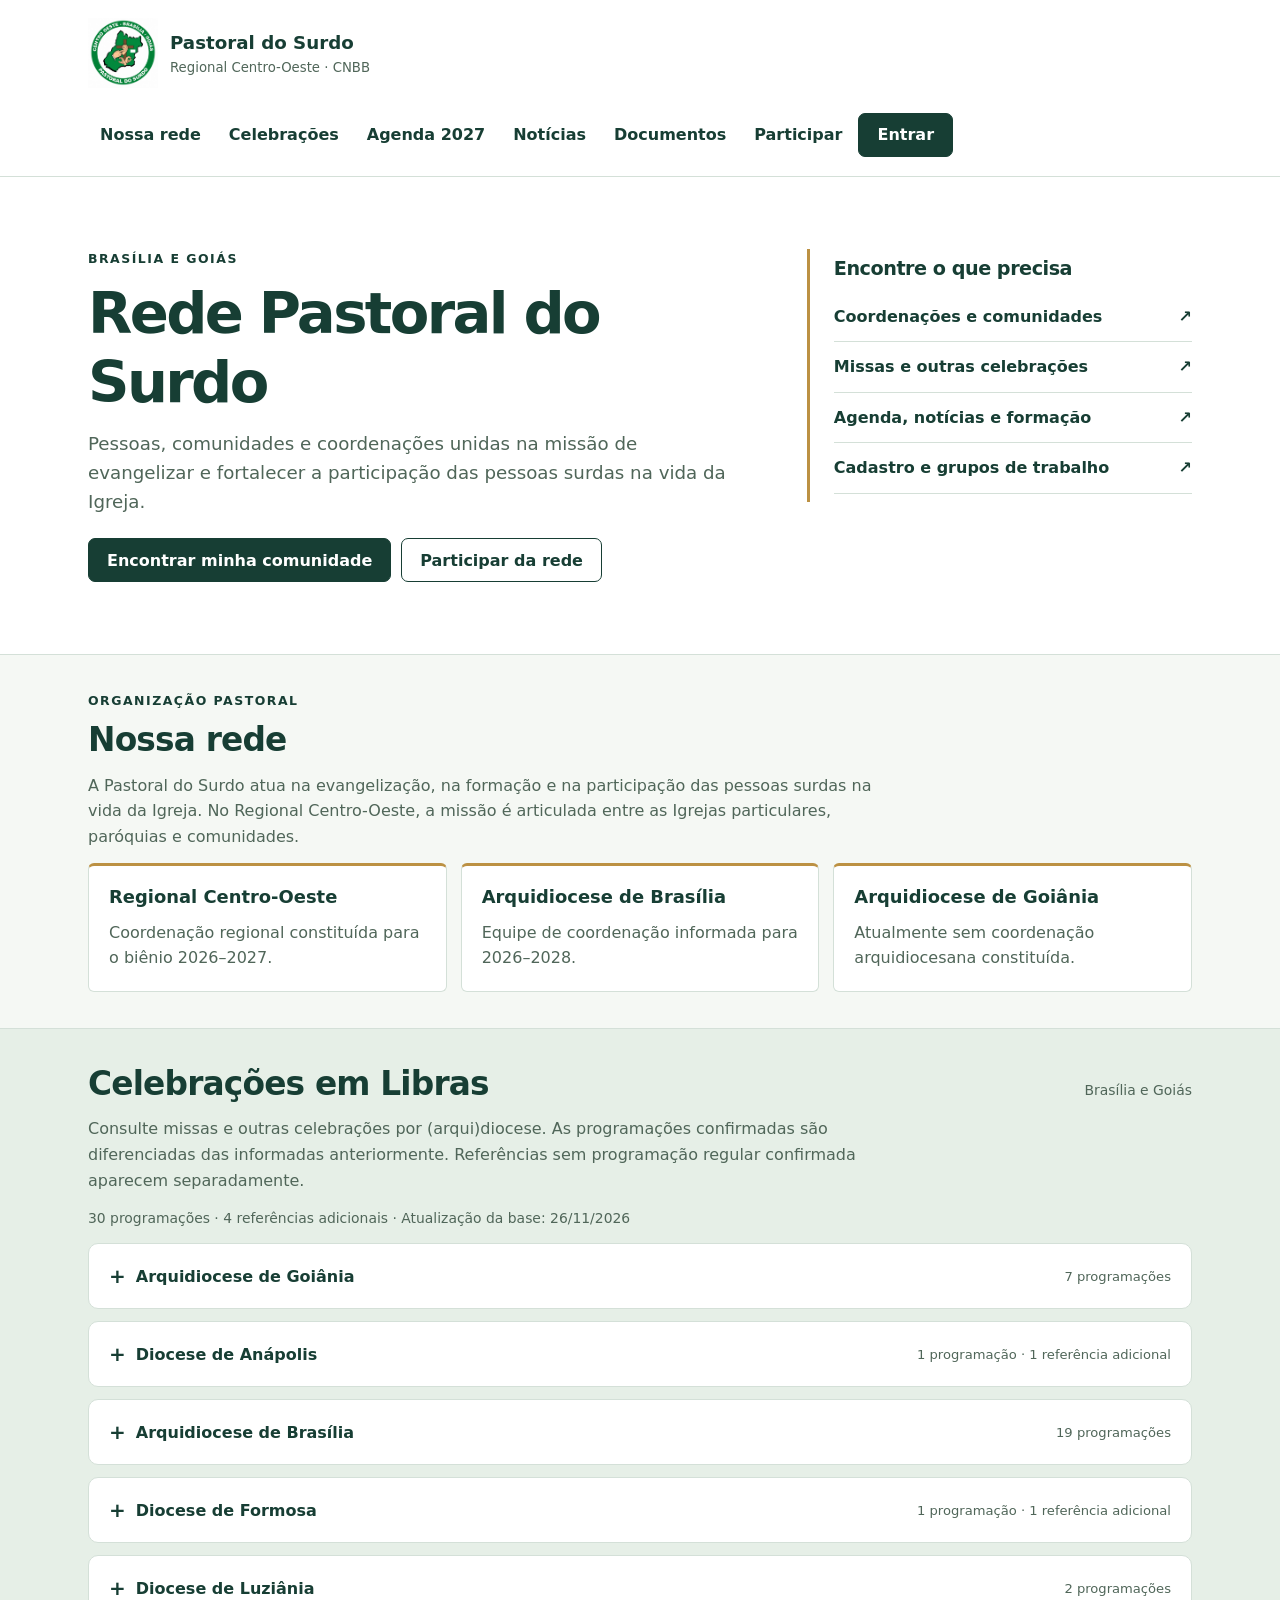
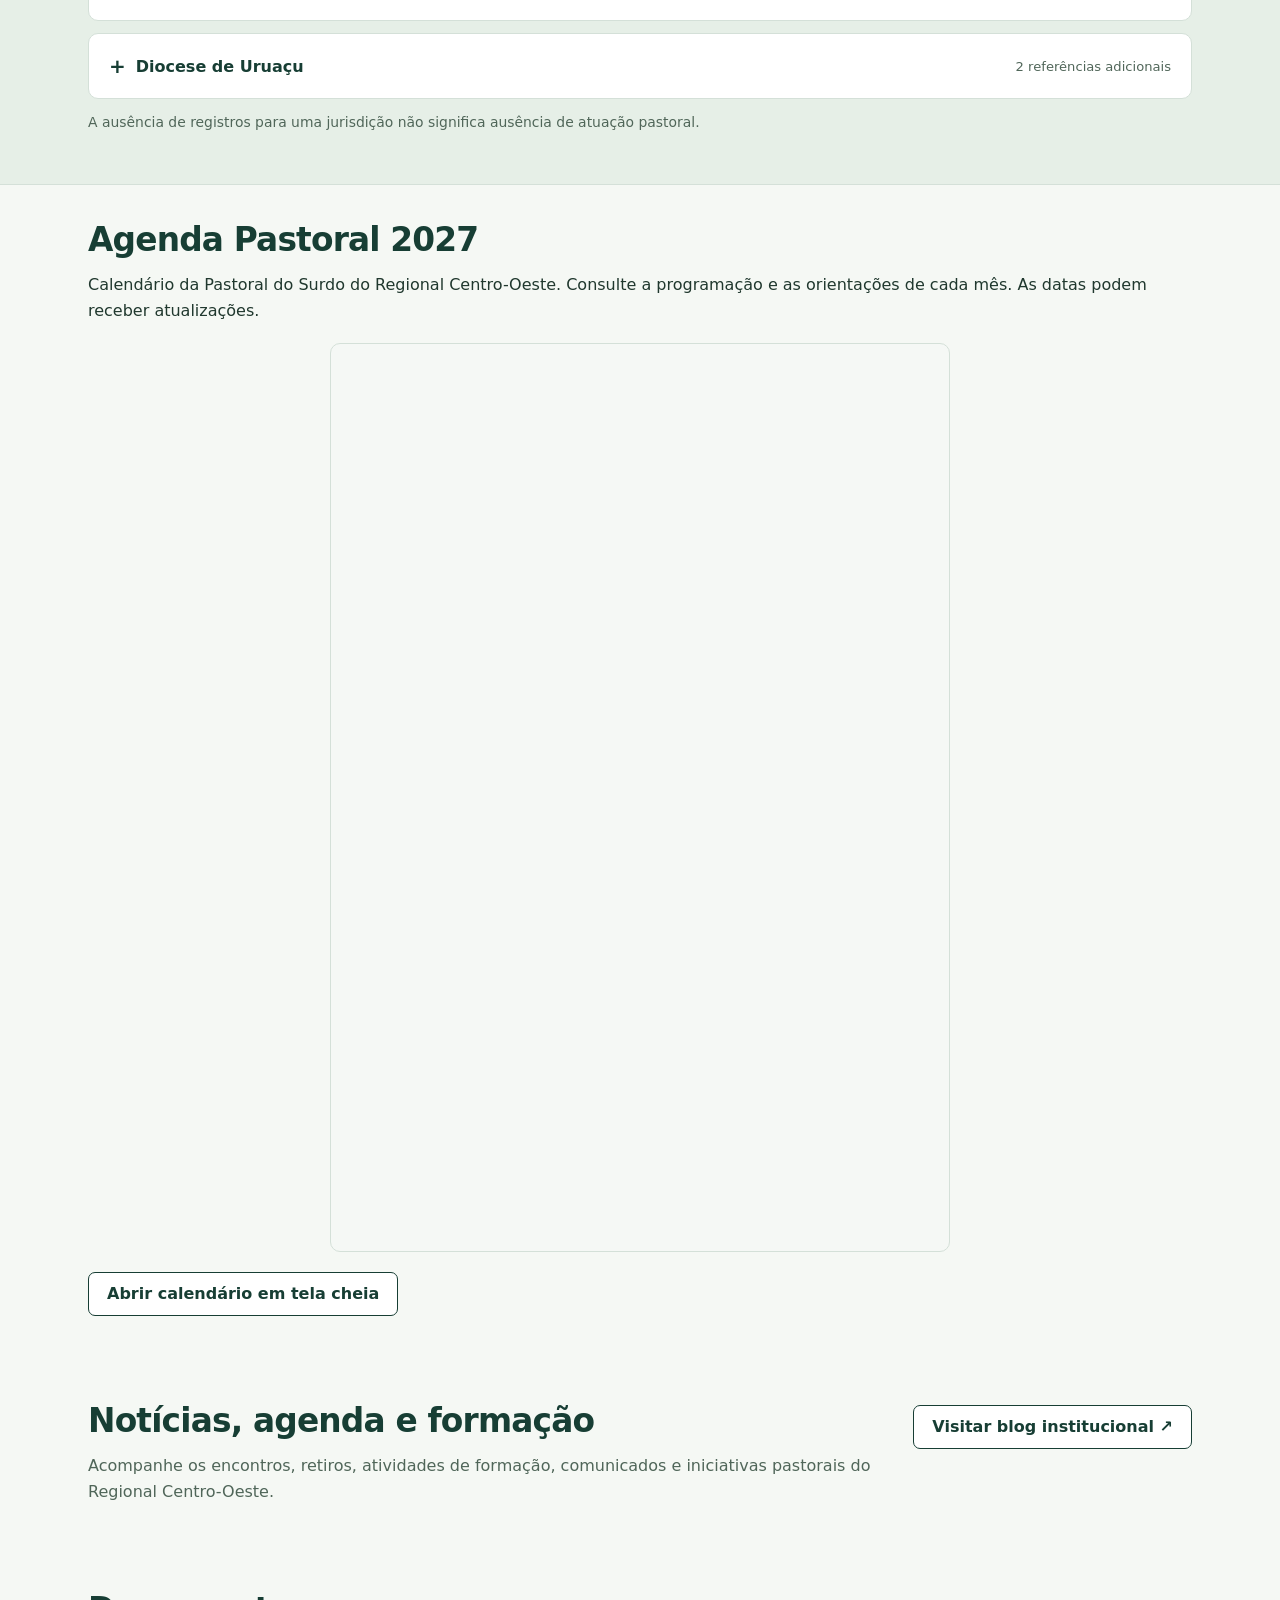
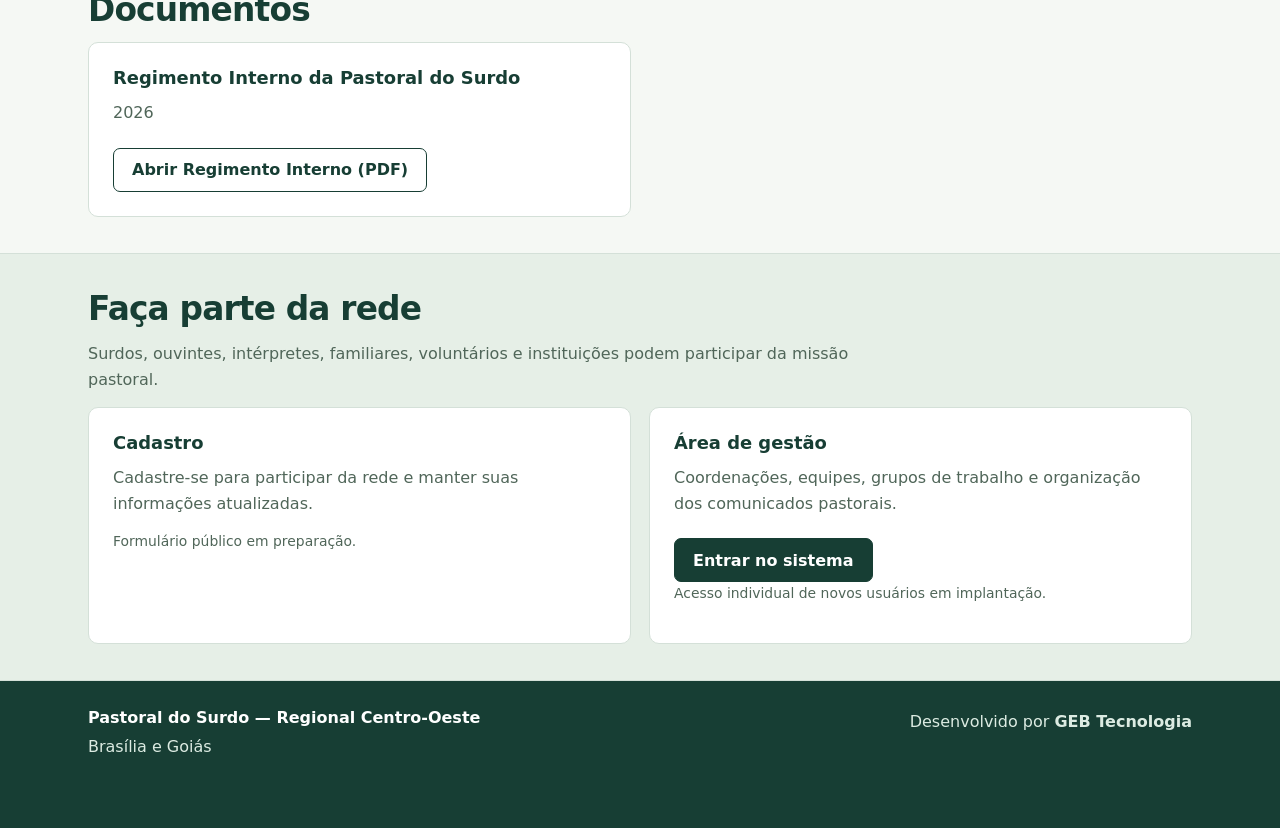
==== commit 31280ad1: "Sincroniza celebrações públicas com cadastro territorial" ====
--- a/publico/index.html
+++ b/publico/index.html
@@ -8,20 +8,13 @@
 <a class="skip" href="#conteudo">Pular para o conteúdo</a><header><div class="wrap head"><a class="brand" href="#inicio"><img src="[data-uri]" width="70" height="70" alt="Logo oficial da Pastoral do Surdo Regional Centro-Oeste"><div><strong>Pastoral do Surdo</strong><span>Regional Centro-Oeste · CNBB</span></div></a><nav aria-label="Navegação principal"><a href="#rede">Nossa rede</a><a href="#celebracoes">Celebrações</a><a href="#agenda">Agenda 2027</a><a href="#noticias">Notícias</a><a href="#documentos">Documentos</a><a href="#participar">Participar</a><a class="btn" href="https://script.google.com/macros/s/AKfycbxwvYrBQQibYzBHaJcBFbqyCl_II-GtzlxNwecJOPdc4aaDobT-VJ__gyQI3V5XfXNP/exec">Entrar</a></nav></div></header>
 <main id="conteudo"><section id="inicio" class="hero"><div class="wrap hero-grid"><div><p class="eyebrow">Brasília e Goiás</p><h1>Rede Pastoral do Surdo</h1><p class="lead">Pessoas, comunidades e coordenações unidas na missão de evangelizar e fortalecer a participação das pessoas surdas na vida da Igreja.</p><div class="actions"><a class="btn" href="#celebracoes">Encontrar minha comunidade</a><a class="btn secondary" href="#participar">Participar da rede</a></div></div><aside class="overview"><h2>Encontre o que precisa</h2><a href="#rede">Coordenações e comunidades <span aria-hidden="true">↗</span></a><a href="#celebracoes">Missas e outras celebrações <span aria-hidden="true">↗</span></a><a href="#agenda">Agenda, notícias e formação <span aria-hidden="true">↗</span></a><a href="#participar">Cadastro e grupos de trabalho <span aria-hidden="true">↗</span></a></aside></div></section>
 <section class="wrap section" id="rede"><p class="eyebrow">Organização pastoral</p><h2>Nossa rede</h2><p class="intro">A Pastoral do Surdo atua na evangelização, na formação e na participação das pessoas surdas na vida da Igreja. No Regional Centro-Oeste, a missão é articulada entre as Igrejas particulares, paróquias e comunidades.</p><div class="structure"><article><h3>Regional Centro-Oeste</h3><p>Coordenação regional constituída para o biênio 2026–2027.</p></article><article><h3>Arquidiocese de Brasília</h3><p>Equipe de coordenação informada para 2026–2028.</p></article><article><h3>Arquidiocese de Goiânia</h3><p>Atualmente sem coordenação arquidiocesana constituída.</p></article></div></section>
-<section class="band section" id="celebracoes" data-origem="cadastro-mestre-territorial" data-total="34" data-programacoes="29"><div class="wrap"><div class="section-title"><h2>Celebrações em Libras</h2><span class="tiny">Brasília e Goiás</span></div><p class="intro">Consulte missas e outras celebrações por (arqui)diocese. As programações confirmadas são diferenciadas das informadas anteriormente. Referências sem programação regular confirmada aparecem separadamente.</p><p class="tiny">29 programações · 5 referências adicionais · Atualização da base: 25/11/2026</p><!-- BEGIN TERRITORIAL GENERATED: MISSAS LIBRAS + DIOCESES + LOCAIS_REFERENCIA; never edit records manually -->
+<section class="band section" id="celebracoes" data-origem="cadastro-mestre-territorial" data-total="34" data-programacoes="30"><div class="wrap"><div class="section-title"><h2>Celebrações em Libras</h2><span class="tiny">Brasília e Goiás</span></div><p class="intro">Consulte missas e outras celebrações por (arqui)diocese. As programações confirmadas são diferenciadas das informadas anteriormente. Referências sem programação regular confirmada aparecem separadamente.</p><p class="tiny">30 programações · 4 referências adicionais · Atualização da base: 26/11/2026</p><!-- BEGIN TERRITORIAL GENERATED: MISSAS LIBRAS + DIOCESES + LOCAIS_REFERENCIA; never edit records manually -->
 <details class="directory" id="dir-D01"><summary><span>Arquidiocese de Goiânia</span><span class="count">7 programações</span></summary><div class="places"><article class="place"><h3>Matriz de Campinas</h3><p class="local">Goiânia — Campinas</p><div class="slot" data-programacao-id="M23"><div><strong>Missa</strong><span>Domingo</span><small class="confirmed">Confirmada</small><small>Referência: 23/11/2026</small></div><strong class="time">10h</strong></div><div class="slot" data-programacao-id="M30"><div><strong>Novena Perpétua de Nossa Senhora do Perpétuo Socorro</strong><span>Terça-feira</span><small class="confirmed">Confirmada</small><small>Referência: 23/11/2026</small></div><strong class="time">14h</strong></div><p class="address">Av. Rio Grande do Sul, 770, Praça Santo Afonso, Campinas</p><a class="map" href="https://www.google.com/maps/search/?api=1&amp;query=Matriz%20de%20Campinas%2C%20Av.%20Rio%20Grande%20do%20Sul%2C%20770%2C%20Pra%C3%A7a%20Santo%20Afonso%2C%20Campinas%2C%20Goi%C3%A2nia%20%E2%80%94%20Campinas%2C%20GO%2C%20Brasil">Ver localização ↗</a></article><article class="place"><h3>Paróquia Nossa Senhora da Assunção</h3><p class="local">Goiânia — Vila Itatiaia</p><div class="slot" data-programacao-id="M24"><div><strong>Missa</strong><span>Domingo</span><small class="reported">Informada · verificar vigência</small><small>Referência: 24/04/2026</small></div><strong class="time">19h30</strong></div><p class="address">Área 10, 690, Rua R-44, Vila Itatiaia I</p><a class="map" href="https://www.google.com/maps/search/?api=1&amp;query=Par%C3%B3quia%20Nossa%20Senhora%20da%20Assun%C3%A7%C3%A3o%2C%20%C3%81rea%2010%2C%20690%2C%20Rua%20R-44%2C%20Vila%20Itatiaia%20I%2C%20Goi%C3%A2nia%20%E2%80%94%20Vila%20Itatiaia%2C%20GO%2C%20Brasil">Ver localização ↗</a></article><article class="place"><h3>Comunidade Nossa Senhora da Abadia</h3><p class="local">Goiânia — Parque Eldorado Oeste</p><div class="slot" data-programacao-id="M31"><div><strong>Missa</strong><span>Domingo</span><small class="reported">Informada · verificar vigência</small><small>Referência: 16/07/2026</small></div><strong class="time">18h</strong></div><p class="address">Rua Elo 43, Qd. 19, Área L, Parque Eldorado Oeste, Goiânia – GO</p><a class="map" href="https://www.google.com/maps/search/?api=1&amp;query=Comunidade%20Nossa%20Senhora%20da%20Abadia%2C%20Rua%20Elo%2043%2C%20Qd.%2019%2C%20%C3%81rea%20L%2C%20Parque%20Eldorado%20Oeste%2C%20Goi%C3%A2nia%20%E2%80%93%20GO%2C%20Goi%C3%A2nia%20%E2%80%94%20Parque%20Eldorado%20Oeste%2C%20GO%2C%20Brasil">Ver localização ↗</a></article><article class="place"><h3>Paróquia Cristo Redentor</h3><p class="local">Goiânia — Vila Redenção</p><div class="slot" data-programacao-id="M32"><div><strong>Missa</strong><span>1º e 3º domingos</span><small class="reported">Informada · verificar vigência</small><small>Referência: 16/07/2026</small></div><strong class="time">10h</strong></div><p class="address">Rua R-7, nº 154, Vila Redenção, Goiânia – GO, CEP 74845-730</p><a class="map" href="https://www.google.com/maps/search/?api=1&amp;query=Par%C3%B3quia%20Cristo%20Redentor%2C%20Rua%20R-7%2C%20n%C2%BA%20154%2C%20Vila%20Reden%C3%A7%C3%A3o%2C%20Goi%C3%A2nia%20%E2%80%93%20GO%2C%20CEP%2074845-730%2C%20Goi%C3%A2nia%20%E2%80%94%20Vila%20Reden%C3%A7%C3%A3o%2C%20GO%2C%20Brasil">Ver localização ↗</a></article><article class="place"><h3>Santuário Basílica Sagrada Família</h3><p class="local">Goiânia — Vila Nova Canaã</p><div class="slot" data-programacao-id="M33"><div><strong>Missa</strong><span>Domingo</span><small class="reported">Informada · verificar vigência</small><small>Referência: 16/07/2026</small></div><strong class="time">10h15</strong></div><p class="address">Rua C-14, Qd. 19, Lt. 15, Vila Nova Canaã, Goiânia – GO, CEP 74415-220</p><a class="map" href="https://www.google.com/maps/search/?api=1&amp;query=Santu%C3%A1rio%20Bas%C3%ADlica%20Sagrada%20Fam%C3%ADlia%2C%20Rua%20C-14%2C%20Qd.%2019%2C%20Lt.%2015%2C%20Vila%20Nova%20Cana%C3%A3%2C%20Goi%C3%A2nia%20%E2%80%93%20GO%2C%20CEP%2074415-220%2C%20Goi%C3%A2nia%20%E2%80%94%20Vila%20Nova%20Cana%C3%A3%2C%20GO%2C%20Brasil">Ver localização ↗</a></article><article class="place"><h3>Paróquia Santa Teresinha do Menino Jesus</h3><p class="local">Aparecida de Goiânia — Expansul</p><div class="slot" data-programacao-id="M34"><div><strong>Missa</strong><span>Domingo</span><small class="reported">Informada · verificar vigência</small><small>Referência: 16/07/2026</small></div><strong class="time">10h</strong></div><p class="address">Avenida Circular, Qd. E, Lt. E1, Expansul, Aparecida de Goiânia – GO, CEP 74986-250</p><a class="map" href="https://www.google.com/maps/search/?api=1&amp;query=Par%C3%B3quia%20Santa%20Teresinha%20do%20Menino%20Jesus%2C%20Avenida%20Circular%2C%20Qd.%20E%2C%20Lt.%20E1%2C%20Expansul%2C%20Aparecida%20de%20Goi%C3%A2nia%20%E2%80%93%20GO%2C%20CEP%2074986-250%2C%20Aparecida%20de%20Goi%C3%A2nia%20%E2%80%94%20Expansul%2C%20GO%2C%20Brasil">Ver localização ↗</a></article></div></details>
 <details class="directory" id="dir-D02"><summary><span>Diocese de Anápolis</span><span class="count">1 programação · 1 referência adicional</span></summary><div class="places"><article class="place"><h3>Catedral Bom Jesus</h3><p class="local">Anápolis</p><div class="slot" data-programacao-id="M01"><div><strong>Missa</strong><span>Domingo</span><small class="reported">Informada · verificar vigência</small><small>Referência: 11/10/2025</small></div><strong class="time">9h</strong></div><p class="address">Rua General Joaquim Inácio, 68, Centro</p><a class="map" href="https://www.google.com/maps/search/?api=1&amp;query=Catedral%20Bom%20Jesus%2C%20Rua%20General%20Joaquim%20In%C3%A1cio%2C%2068%2C%20Centro%2C%20An%C3%A1polis%2C%20GO%2C%20Brasil">Ver localização ↗</a></article></div><div style="padding:16px 20px 0"><h3>Outras referências pastorais</h3><p class="tiny">Registros sem programação regular confirmada.</p></div><div class="places"><article class="place"><h3>São Benedito</h3><p class="local">Nerópolis</p><div class="slot" data-programacao-id="M25"><div><strong>Atividade pastoral / festa</strong><small class="reported">Sem programação regular confirmada</small></div></div><p class="address">Paróquia São Benedito, Praça São Benedito, Centro, Nerópolis — endereço completo a validar</p></article></div></details>
-
-
-
-
-
-
-<details class="directory" id="dir-D09"><summary><span>Arquidiocese de Brasília</span><span class="count">18 programações · 1 referência adicional</span></summary><div class="places"><article class="place"><h3>Paróquia São Cura d&#39;Ars (Inoseb)</h3><p class="local">Brasília — Asa Sul</p><div class="slot" data-programacao-id="M02"><div><strong>Missa</strong><span>Sábado</span><small class="reported">Informada · verificar vigência</small><small>Referência: 11/10/2025</small></div><strong class="time">16h30</strong></div><p class="address">SGAS 914, módulo B, lote 66</p><a class="map" href="https://www.google.com/maps/search/?api=1&amp;query=Par%C3%B3quia%20S%C3%A3o%20Cura%20d&#39;Ars%20(Inoseb)%2C%20SGAS%20914%2C%20m%C3%B3dulo%20B%2C%20lote%2066%2C%20Bras%C3%ADlia%20%E2%80%94%20Asa%20Sul%2C%20DF%2C%20Brasil">Ver localização ↗</a></article><article class="place"><h3>Paróquia São José</h3><p class="local">Brazlândia</p><div class="slot" data-programacao-id="M03"><div><strong>Missa</strong><span>Domingo</span><small class="reported">Informada · verificar vigência</small><small>Referência: 24/04/2026</small></div><strong class="time">8h</strong></div><p class="address">EQ 36/37, lote B</p><a class="map" href="https://www.google.com/maps/search/?api=1&amp;query=Par%C3%B3quia%20S%C3%A3o%20Jos%C3%A9%2C%20EQ%2036%2F37%2C%20lote%20B%2C%20Brazl%C3%A2ndia%2C%20DF%2C%20Brasil">Ver localização ↗</a></article><article class="place"><h3>Paróquia Nossa Senhora do Perpétuo Socorro</h3><p class="local">Ceilândia Sul</p><div class="slot" data-programacao-id="M04"><div><strong>Missa</strong><span>Domingo</span><small class="reported">Informada · verificar vigência</small><small>Referência: 11/10/2025</small></div><strong class="time">18h</strong></div><p class="address">QNN 30, área especial, módulo A</p><a class="map" href="https://www.google.com/maps/search/?api=1&amp;query=Par%C3%B3quia%20Nossa%20Senhora%20do%20Perp%C3%A9tuo%20Socorro%2C%20QNN%2030%2C%20%C3%A1rea%20especial%2C%20m%C3%B3dulo%20A%2C%20Ceil%C3%A2ndia%20Sul%2C%20DF%2C%20Brasil">Ver localização ↗</a></article><article class="place"><h3>Paróquia Santa Teresinha</h3><p class="local">Cruzeiro Novo</p><div class="slot" data-programacao-id="M05"><div><strong>Missa</strong><span>Domingo</span><small class="reported">Informada · verificar vigência</small><small>Referência: 11/10/2025</small></div><strong class="time">18h</strong></div><p class="address">Qd. 801, lote 2</p><a class="map" href="https://www.google.com/maps/search/?api=1&amp;query=Par%C3%B3quia%20Santa%20Teresinha%2C%20Qd.%20801%2C%20lote%202%2C%20Cruzeiro%20Novo%2C%20DF%2C%20Brasil">Ver localização ↗</a></article><article class="place"><h3>Paróquia São Sebastião</h3><p class="local">Gama</p><div class="slot" data-programacao-id="M06"><div><strong>Missa</strong><span>Domingo</span><small class="reported">Informada · verificar vigência</small><small>Referência: 11/10/2025</small></div><strong class="time">8h</strong></div><p class="address">Área Especial 2, Praça 2, Setor Leste</p><a class="map" href="https://www.google.com/maps/search/?api=1&amp;query=Par%C3%B3quia%20S%C3%A3o%20Sebasti%C3%A3o%2C%20%C3%81rea%20Especial%202%2C%20Pra%C3%A7a%202%2C%20Setor%20Leste%2C%20Gama%2C%20DF%2C%20Brasil">Ver localização ↗</a></article><article class="place"><h3>Paróquia São João Paulo II</h3><p class="local">Jardins Mangueiral</p><div class="slot" data-programacao-id="M07"><div><strong>Missa</strong><span>Domingo</span><small class="reported">Informada · verificar vigência</small><small>Referência: 11/10/2025</small></div><strong class="time">9h</strong></div><p class="address">SHMA, praça de atividades</p><a class="map" href="https://www.google.com/maps/search/?api=1&amp;query=Par%C3%B3quia%20S%C3%A3o%20Jo%C3%A3o%20Paulo%20II%2C%20SHMA%2C%20pra%C3%A7a%20de%20atividades%2C%20Jardins%20Mangueiral%2C%20DF%2C%20Brasil">Ver localização ↗</a></article><article class="place"><h3>Comunidade Obra de Maria</h3><p class="local">Núcleo Bandeirante</p><div class="slot" data-programacao-id="M08"><div><strong>Missa</strong><span>Domingo</span><small class="reported">Informada · verificar vigência</small><small>Referência: 02/06/2026</small></div><strong class="time">10h</strong></div><p class="address">Chácara 209, Vila Cauhy</p><a class="map" href="https://www.google.com/maps/search/?api=1&amp;query=Comunidade%20Obra%20de%20Maria%2C%20Ch%C3%A1cara%20209%2C%20Vila%20Cauhy%2C%20N%C3%BAcleo%20Bandeirante%2C%20DF%2C%20Brasil">Ver localização ↗</a></article><article class="place"><h3>Paróquia São Marcos e São Lucas</h3><p class="local">Ceilândia — P Norte</p><div class="slot" data-programacao-id="M09"><div><strong>Missa</strong><span>Domingo</span><small class="reported">Informada · verificar vigência</small><small>Referência: 11/10/2025</small></div><strong class="time">10h</strong></div><p class="address">EQNP 09/13, módulos E, F, G, H</p><a class="map" href="https://www.google.com/maps/search/?api=1&amp;query=Par%C3%B3quia%20S%C3%A3o%20Marcos%20e%20S%C3%A3o%20Lucas%2C%20EQNP%2009%2F13%2C%20m%C3%B3dulos%20E%2C%20F%2C%20G%2C%20H%2C%20Ceil%C3%A2ndia%20%E2%80%94%20P%20Norte%2C%20DF%2C%20Brasil">Ver localização ↗</a></article><article class="place"><h3>Paróquia Santa Maria dos Pobres</h3><p class="local">Paranoá</p><div class="slot" data-programacao-id="M10"><div><strong>Missa</strong><span>Domingo</span><small class="reported">Informada · verificar vigência</small><small>Referência: 11/10/2025</small></div><strong class="time">10h</strong></div><p class="address">Praça Central, 14</p><a class="map" href="https://www.google.com/maps/search/?api=1&amp;query=Par%C3%B3quia%20Santa%20Maria%20dos%20Pobres%2C%20Pra%C3%A7a%20Central%2C%2014%2C%20Parano%C3%A1%2C%20DF%2C%20Brasil">Ver localização ↗</a></article><article class="place"><h3>Paróquia Santa Rita de Cássia</h3><p class="local">Planaltina DF</p><div class="slot" data-programacao-id="M12"><div><strong>Missa</strong><span>Domingo</span><small class="reported">Informada · verificar vigência</small><small>Referência: 24/04/2026</small></div><strong class="time">17h</strong></div><p class="address">Buritis I, entre quadras 3 e 4, lote D</p><a class="map" href="https://www.google.com/maps/search/?api=1&amp;query=Par%C3%B3quia%20Santa%20Rita%20de%20C%C3%A1ssia%2C%20Buritis%20I%2C%20entre%20quadras%203%20e%204%2C%20lote%20D%2C%20Planaltina%20DF%2C%20DF%2C%20Brasil">Ver localização ↗</a></article><article class="place"><h3>Capela Santo Agostinho</h3><p class="local">Planaltina DF — Estância</p><div class="slot" data-programacao-id="M13"><div><strong>Missa</strong><span>2º e 4º sábados</span><small class="reported">Informada · verificar vigência</small><small>Referência: 24/04/2026</small></div><strong class="time">19h</strong></div><p class="address">Estância Mestre D&#39;Armas I, módulo T</p><a class="map" href="https://www.google.com/maps/search/?api=1&amp;query=Capela%20Santo%20Agostinho%2C%20Est%C3%A2ncia%20Mestre%20D&#39;Armas%20I%2C%20m%C3%B3dulo%20T%2C%20Planaltina%20DF%20%E2%80%94%20Est%C3%A2ncia%2C%20DF%2C%20Brasil">Ver localização ↗</a></article><article class="place"><h3>Paróquia São Gabriel Arcanjo</h3><p class="local">Recanto das Emas</p><div class="slot" data-programacao-id="M15"><div><strong>Missa</strong><span>Domingo</span><small class="reported">Informada · verificar vigência</small><small>Referência: 11/10/2025</small></div><strong class="time">9h30</strong></div><p class="address">Q 201, lote 19</p><a class="map" href="https://www.google.com/maps/search/?api=1&amp;query=Par%C3%B3quia%20S%C3%A3o%20Gabriel%20Arcanjo%2C%20Q%20201%2C%20lote%2019%2C%20Recanto%20das%20Emas%2C%20DF%2C%20Brasil">Ver localização ↗</a></article><article class="place"><h3>Paróquia Nossa Senhora de Fátima</h3><p class="local">Samambaia Norte</p><div class="slot" data-programacao-id="M16"><div><strong>Missa</strong><span>Domingo</span><small class="reported">Informada · verificar vigência</small><small>Referência: 11/10/2025</small></div><strong class="time">7h</strong></div><p class="address">QR 414, lote 1</p><a class="map" href="https://www.google.com/maps/search/?api=1&amp;query=Par%C3%B3quia%20Nossa%20Senhora%20de%20F%C3%A1tima%2C%20QR%20414%2C%20lote%201%2C%20Samambaia%20Norte%2C%20DF%2C%20Brasil">Ver localização ↗</a></article><article class="place"><h3>Paróquia São Mateus</h3><p class="local">Sobradinho II</p><div class="slot" data-programacao-id="M17"><div><strong>Missa</strong><span>Domingo</span><small class="reported">Informada · verificar vigência</small><small>Referência: 24/04/2026</small></div><strong class="time">8h30</strong></div><p class="address">Condomínio Mini Chácaras QMS 14</p><a class="map" href="https://www.google.com/maps/search/?api=1&amp;query=Par%C3%B3quia%20S%C3%A3o%20Mateus%2C%20Condom%C3%ADnio%20Mini%20Ch%C3%A1caras%20QMS%2014%2C%20Sobradinho%20II%2C%20DF%2C%20Brasil">Ver localização ↗</a></article><article class="place"><h3>Paróquia São Judas Tadeu</h3><p class="local">Taguatinga Norte</p><div class="slot" data-programacao-id="M18"><div><strong>Missa</strong><span>Domingo</span><small class="reported">Informada · verificar vigência</small><small>Referência: 03/03/2026</small></div><strong class="time">19h</strong></div><p class="address">EQNL 9/11, AE 02, conj. F</p><a class="map" href="https://www.google.com/maps/search/?api=1&amp;query=Par%C3%B3quia%20S%C3%A3o%20Judas%20Tadeu%2C%20EQNL%209%2F11%2C%20AE%2002%2C%20conj.%20F%2C%20Taguatinga%20Norte%2C%20DF%2C%20Brasil">Ver localização ↗</a></article><article class="place"><h3>Paróquia Cristo Redentor</h3><p class="local">Taguatinga Norte</p><div class="slot" data-programacao-id="M19"><div><strong>Missa</strong><span>Domingo</span><small class="reported">Informada · verificar vigência</small><small>Referência: 11/10/2025</small></div><strong class="time">19h30</strong></div><p class="address">EQNL 6/8, lote 02</p><a class="map" href="https://www.google.com/maps/search/?api=1&amp;query=Par%C3%B3quia%20Cristo%20Redentor%2C%20EQNL%206%2F8%2C%20lote%2002%2C%20Taguatinga%20Norte%2C%20DF%2C%20Brasil">Ver localização ↗</a></article><article class="place"><h3>Capela Santo Antônio Maria Zaccaria</h3><p class="local">Samambaia</p><div class="slot" data-programacao-id="M21"><div><strong>Missa</strong><span>Domingo</span><small class="reported">Informada · verificar vigência</small><small>Referência: 24/04/2026</small></div><strong class="time">9h</strong></div><p class="address">QS 104, conjunto 1</p><a class="map" href="https://www.google.com/maps/search/?api=1&amp;query=Capela%20Santo%20Ant%C3%B4nio%20Maria%20Zaccaria%2C%20QS%20104%2C%20conjunto%201%2C%20Samambaia%2C%20DF%2C%20Brasil">Ver localização ↗</a></article><article class="place"><h3>Paróquia Nossa Senhora de Nazaré</h3><p class="local">Planaltina DF</p><div class="slot" data-programacao-id="M22"><div><strong>Missa</strong><span>1º e 3º sábados</span><small class="reported">Informada · verificar vigência</small><small>Referência: 24/04/2026</small></div><strong class="time">17h30</strong></div><p class="address">Estância Mestre D&#39;Armas II, módulo C</p><a class="map" href="https://www.google.com/maps/search/?api=1&amp;query=Par%C3%B3quia%20Nossa%20Senhora%20de%20Nazar%C3%A9%2C%20Est%C3%A2ncia%20Mestre%20D&#39;Armas%20II%2C%20m%C3%B3dulo%20C%2C%20Planaltina%20DF%2C%20DF%2C%20Brasil">Ver localização ↗</a></article></div><div style="padding:16px 20px 0"><h3>Outras referências pastorais</h3><p class="tiny">Registros sem programação regular confirmada.</p></div><div class="places"><article class="place"><h3>Paróquia Bom Jesus dos Migrantes</h3><p class="local">Sobradinho</p><div class="slot" data-programacao-id="M26"><div><strong>Missa</strong><span>Domingo · 10h30 (horário informado)</span><small class="reported">Informações divergentes · não confirmada</small><small>Referência: 16/07/2026</small></div></div><p class="address">Qd. 4, AE 2</p><a class="map" href="https://www.google.com/maps/search/?api=1&amp;query=Par%C3%B3quia%20Bom%20Jesus%20dos%20Migrantes%2C%20Qd.%204%2C%20AE%202%2C%20Sobradinho%2C%20DF%2C%20Brasil">Ver localização ↗</a></article></div></details>
-<details class="directory" id="dir-D10"><summary><span>Diocese de Formosa</span><span class="count">1 programação · 1 referência adicional</span></summary><div class="places"><article class="place"><h3>Paróquia São José Operário</h3><p class="local">Planaltina – GO</p><div class="slot" data-programacao-id="M14"><div><strong>Missa</strong><span>Domingo</span><small class="reported">Informada · verificar vigência</small><small>Referência: 06/02/2026</small></div><strong class="time">19h</strong></div><p class="address">Quadra 05, MR 01, lotes 01/02, Setor Leste, CEP 73752-075</p><a class="map" href="https://www.google.com/maps/search/?api=1&amp;query=Par%C3%B3quia%20S%C3%A3o%20Jos%C3%A9%20Oper%C3%A1rio%2C%20Quadra%2005%2C%20MR%2001%2C%20lotes%2001%2F02%2C%20Setor%20Leste%2C%20CEP%2073752-075%2C%20Planaltina%20%E2%80%93%20GO%2C%20GO%2C%20Brasil">Ver localização ↗</a></article></div><div style="padding:16px 20px 0"><h3>Outras referências pastorais</h3><p class="tiny">Registros sem programação regular confirmada.</p></div><div class="places"><article class="place"><h3>Imaculado Coração de Maria</h3><p class="local">Formosa</p><div class="slot" data-programacao-id="M29"><div><strong>Formação</strong><small class="reported">Sem programação regular confirmada</small></div></div><p class="address">Endereço a validar</p></article></div></details>
+<details class="directory" id="dir-D09"><summary><span>Arquidiocese de Brasília</span><span class="count">19 programações</span></summary><div class="places"><article class="place"><h3>Paróquia São Cura d&#39;Ars (INOSEB)</h3><p class="local">Brasília — Asa Sul</p><div class="slot" data-programacao-id="M02"><div><strong>Missa</strong><span>Sábado</span><small class="reported">Informada · verificar vigência</small><small>Referência: 16/07/2026</small></div><strong class="time">16h30</strong></div><p class="address">SGAS 914, módulo B, lote 66</p><a class="map" href="https://www.google.com/maps/search/?api=1&amp;query=Par%C3%B3quia%20S%C3%A3o%20Cura%20d&#39;Ars%20(INOSEB)%2C%20SGAS%20914%2C%20m%C3%B3dulo%20B%2C%20lote%2066%2C%20Bras%C3%ADlia%20%E2%80%94%20Asa%20Sul%2C%20DF%2C%20Brasil">Ver localização ↗</a></article><article class="place"><h3>Paróquia São José</h3><p class="local">Brazlândia</p><div class="slot" data-programacao-id="M03"><div><strong>Missa</strong><span>Domingo</span><small class="reported">Informada · verificar vigência</small><small>Referência: 16/07/2026</small></div><strong class="time">8h</strong></div><p class="address">EQ 36/37, lote B</p><a class="map" href="https://www.google.com/maps/search/?api=1&amp;query=Par%C3%B3quia%20S%C3%A3o%20Jos%C3%A9%2C%20EQ%2036%2F37%2C%20lote%20B%2C%20Brazl%C3%A2ndia%2C%20DF%2C%20Brasil">Ver localização ↗</a></article><article class="place"><h3>Paróquia Nossa Senhora do Perpétuo Socorro</h3><p class="local">Ceilândia Sul</p><div class="slot" data-programacao-id="M04"><div><strong>Missa</strong><span>Domingo</span><small class="reported">Informada · verificar vigência</small><small>Referência: 16/07/2026</small></div><strong class="time">18h</strong></div><p class="address">QNN 30, área especial, módulo A</p><a class="map" href="https://www.google.com/maps/search/?api=1&amp;query=Par%C3%B3quia%20Nossa%20Senhora%20do%20Perp%C3%A9tuo%20Socorro%2C%20QNN%2030%2C%20%C3%A1rea%20especial%2C%20m%C3%B3dulo%20A%2C%20Ceil%C3%A2ndia%20Sul%2C%20DF%2C%20Brasil">Ver localização ↗</a></article><article class="place"><h3>Paróquia Santa Teresinha</h3><p class="local">Cruzeiro Novo</p><div class="slot" data-programacao-id="M05"><div><strong>Missa</strong><span>Domingo</span><small class="reported">Informada · verificar vigência</small><small>Referência: 16/07/2026</small></div><strong class="time">18h</strong></div><p class="address">Qd. 801, lote 2</p><a class="map" href="https://www.google.com/maps/search/?api=1&amp;query=Par%C3%B3quia%20Santa%20Teresinha%2C%20Qd.%20801%2C%20lote%202%2C%20Cruzeiro%20Novo%2C%20DF%2C%20Brasil">Ver localização ↗</a></article><article class="place"><h3>Paróquia São Sebastião</h3><p class="local">Gama</p><div class="slot" data-programacao-id="M06"><div><strong>Missa</strong><span>Domingo</span><small class="reported">Informada · verificar vigência</small><small>Referência: 16/07/2026</small></div><strong class="time">8h</strong></div><p class="address">Área Especial 2, Praça 2, Setor Leste</p><a class="map" href="https://www.google.com/maps/search/?api=1&amp;query=Par%C3%B3quia%20S%C3%A3o%20Sebasti%C3%A3o%2C%20%C3%81rea%20Especial%202%2C%20Pra%C3%A7a%202%2C%20Setor%20Leste%2C%20Gama%2C%20DF%2C%20Brasil">Ver localização ↗</a></article><article class="place"><h3>Paróquia São João Paulo II</h3><p class="local">Jardins Mangueiral</p><div class="slot" data-programacao-id="M07"><div><strong>Missa</strong><span>Domingo</span><small class="reported">Informada · verificar vigência</small><small>Referência: 16/07/2026</small></div><strong class="time">9h</strong></div><p class="address">SHMA, praça de atividades</p><a class="map" href="https://www.google.com/maps/search/?api=1&amp;query=Par%C3%B3quia%20S%C3%A3o%20Jo%C3%A3o%20Paulo%20II%2C%20SHMA%2C%20pra%C3%A7a%20de%20atividades%2C%20Jardins%20Mangueiral%2C%20DF%2C%20Brasil">Ver localização ↗</a></article><article class="place"><h3>Comunidade Obra de Maria</h3><p class="local">Núcleo Bandeirante</p><div class="slot" data-programacao-id="M08"><div><strong>Missa</strong><span>Domingo</span><small class="reported">Informada · verificar vigência</small><small>Referência: 16/07/2026</small></div><strong class="time">10h</strong></div><p class="address">Chácara 209, Vila Cauhy</p><a class="map" href="https://www.google.com/maps/search/?api=1&amp;query=Comunidade%20Obra%20de%20Maria%2C%20Ch%C3%A1cara%20209%2C%20Vila%20Cauhy%2C%20N%C3%BAcleo%20Bandeirante%2C%20DF%2C%20Brasil">Ver localização ↗</a></article><article class="place"><h3>Paróquia São Marcos e São Lucas</h3><p class="local">Ceilândia — P Norte</p><div class="slot" data-programacao-id="M09"><div><strong>Missa</strong><span>Domingo</span><small class="reported">Informada · verificar vigência</small><small>Referência: 16/07/2026</small></div><strong class="time">10h</strong></div><p class="address">EQNP 09/13, módulos E, F, G, H</p><a class="map" href="https://www.google.com/maps/search/?api=1&amp;query=Par%C3%B3quia%20S%C3%A3o%20Marcos%20e%20S%C3%A3o%20Lucas%2C%20EQNP%2009%2F13%2C%20m%C3%B3dulos%20E%2C%20F%2C%20G%2C%20H%2C%20Ceil%C3%A2ndia%20%E2%80%94%20P%20Norte%2C%20DF%2C%20Brasil">Ver localização ↗</a></article><article class="place"><h3>Paróquia Santa Maria dos Pobres</h3><p class="local">Paranoá</p><div class="slot" data-programacao-id="M10"><div><strong>Missa</strong><span>Domingo</span><small class="reported">Informada · verificar vigência</small><small>Referência: 16/07/2026</small></div><strong class="time">10h</strong></div><p class="address">Praça Central, 14</p><a class="map" href="https://www.google.com/maps/search/?api=1&amp;query=Par%C3%B3quia%20Santa%20Maria%20dos%20Pobres%2C%20Pra%C3%A7a%20Central%2C%2014%2C%20Parano%C3%A1%2C%20DF%2C%20Brasil">Ver localização ↗</a></article><article class="place"><h3>Paróquia Santa Rita de Cássia</h3><p class="local">Planaltina DF</p><div class="slot" data-programacao-id="M12"><div><strong>Missa</strong><span>Domingo</span><small class="reported">Informada · verificar vigência</small><small>Referência: 16/07/2026</small></div><strong class="time">17h</strong></div><p class="address">Buritis I, entre quadras 3 e 4, lote D</p><a class="map" href="https://www.google.com/maps/search/?api=1&amp;query=Par%C3%B3quia%20Santa%20Rita%20de%20C%C3%A1ssia%2C%20Buritis%20I%2C%20entre%20quadras%203%20e%204%2C%20lote%20D%2C%20Planaltina%20DF%2C%20DF%2C%20Brasil">Ver localização ↗</a></article><article class="place"><h3>Capela Santo Agostinho</h3><p class="local">Planaltina DF — Estância</p><div class="slot" data-programacao-id="M13"><div><strong>Missa</strong><span>2º e 4º sábados</span><small class="reported">Informada · verificar vigência</small><small>Referência: 16/07/2026</small></div><strong class="time">19h</strong></div><p class="address">Estância Mestre D&#39;Armas I, módulo T</p><a class="map" href="https://www.google.com/maps/search/?api=1&amp;query=Capela%20Santo%20Agostinho%2C%20Est%C3%A2ncia%20Mestre%20D&#39;Armas%20I%2C%20m%C3%B3dulo%20T%2C%20Planaltina%20DF%20%E2%80%94%20Est%C3%A2ncia%2C%20DF%2C%20Brasil">Ver localização ↗</a></article><article class="place"><h3>Paróquia São Gabriel Arcanjo</h3><p class="local">Recanto das Emas</p><div class="slot" data-programacao-id="M15"><div><strong>Missa</strong><span>Domingo</span><small class="reported">Informada · verificar vigência</small><small>Referência: 16/07/2026</small></div><strong class="time">9h30</strong></div><p class="address">Q 201, lote 19</p><a class="map" href="https://www.google.com/maps/search/?api=1&amp;query=Par%C3%B3quia%20S%C3%A3o%20Gabriel%20Arcanjo%2C%20Q%20201%2C%20lote%2019%2C%20Recanto%20das%20Emas%2C%20DF%2C%20Brasil">Ver localização ↗</a></article><article class="place"><h3>Paróquia Nossa Senhora de Fátima</h3><p class="local">Samambaia Norte</p><div class="slot" data-programacao-id="M16"><div><strong>Missa</strong><span>Domingo</span><small class="reported">Informada · verificar vigência</small><small>Referência: 16/07/2026</small></div><strong class="time">7h</strong></div><p class="address">QR 414, lote 1</p><a class="map" href="https://www.google.com/maps/search/?api=1&amp;query=Par%C3%B3quia%20Nossa%20Senhora%20de%20F%C3%A1tima%2C%20QR%20414%2C%20lote%201%2C%20Samambaia%20Norte%2C%20DF%2C%20Brasil">Ver localização ↗</a></article><article class="place"><h3>Paróquia São Mateus</h3><p class="local">Sobradinho II</p><div class="slot" data-programacao-id="M17"><div><strong>Missa</strong><span>Domingo</span><small class="reported">Informada · verificar vigência</small><small>Referência: 16/07/2026</small></div><strong class="time">8h30</strong></div><p class="address">Condomínio Mini Chácaras QMS 14</p><a class="map" href="https://www.google.com/maps/search/?api=1&amp;query=Par%C3%B3quia%20S%C3%A3o%20Mateus%2C%20Condom%C3%ADnio%20Mini%20Ch%C3%A1caras%20QMS%2014%2C%20Sobradinho%20II%2C%20DF%2C%20Brasil">Ver localização ↗</a></article><article class="place"><h3>Paróquia São Judas Tadeu</h3><p class="local">Taguatinga Norte</p><div class="slot" data-programacao-id="M18"><div><strong>Missa</strong><span>Domingo</span><small class="reported">Informada · verificar vigência</small><small>Referência: 16/07/2026</small></div><strong class="time">19h</strong></div><p class="address">EQNL 9/11, AE 02, conj. F</p><a class="map" href="https://www.google.com/maps/search/?api=1&amp;query=Par%C3%B3quia%20S%C3%A3o%20Judas%20Tadeu%2C%20EQNL%209%2F11%2C%20AE%2002%2C%20conj.%20F%2C%20Taguatinga%20Norte%2C%20DF%2C%20Brasil">Ver localização ↗</a></article><article class="place"><h3>Paróquia Cristo Redentor</h3><p class="local">Taguatinga Norte</p><div class="slot" data-programacao-id="M19"><div><strong>Missa</strong><span>Domingo</span><small class="reported">Informada · verificar vigência</small><small>Referência: 16/07/2026</small></div><strong class="time">19h30</strong></div><p class="address">EQNL 6/8, lote 02</p><a class="map" href="https://www.google.com/maps/search/?api=1&amp;query=Par%C3%B3quia%20Cristo%20Redentor%2C%20EQNL%206%2F8%2C%20lote%2002%2C%20Taguatinga%20Norte%2C%20DF%2C%20Brasil">Ver localização ↗</a></article><article class="place"><h3>Capela Santo Antônio Maria Zaccaria</h3><p class="local">Samambaia</p><div class="slot" data-programacao-id="M21"><div><strong>Missa</strong><span>Domingo</span><small class="reported">Informada · verificar vigência</small><small>Referência: 16/07/2026</small></div><strong class="time">9h</strong></div><p class="address">QS 104, conjunto 1</p><a class="map" href="https://www.google.com/maps/search/?api=1&amp;query=Capela%20Santo%20Ant%C3%B4nio%20Maria%20Zaccaria%2C%20QS%20104%2C%20conjunto%201%2C%20Samambaia%2C%20DF%2C%20Brasil">Ver localização ↗</a></article><article class="place"><h3>Paróquia Nossa Senhora de Nazaré</h3><p class="local">Planaltina DF</p><div class="slot" data-programacao-id="M22"><div><strong>Missa</strong><span>1º e 3º sábados</span><small class="reported">Informada · verificar vigência</small><small>Referência: 16/07/2026</small></div><strong class="time">17h30</strong></div><p class="address">Estância Mestre D&#39;Armas II, módulo C</p><a class="map" href="https://www.google.com/maps/search/?api=1&amp;query=Par%C3%B3quia%20Nossa%20Senhora%20de%20Nazar%C3%A9%2C%20Est%C3%A2ncia%20Mestre%20D&#39;Armas%20II%2C%20m%C3%B3dulo%20C%2C%20Planaltina%20DF%2C%20DF%2C%20Brasil">Ver localização ↗</a></article><article class="place"><h3>Paróquia Bom Jesus dos Migrantes</h3><p class="local">Sobradinho</p><div class="slot" data-programacao-id="M26"><div><strong>Missa</strong><span>Domingo</span><small class="reported">Informada · verificar vigência</small><small>Referência: 16/07/2026</small></div><strong class="time">10h30</strong></div><p class="address">Qd. 4, AE 2</p><a class="map" href="https://www.google.com/maps/search/?api=1&amp;query=Par%C3%B3quia%20Bom%20Jesus%20dos%20Migrantes%2C%20Qd.%204%2C%20AE%202%2C%20Sobradinho%2C%20DF%2C%20Brasil">Ver localização ↗</a></article></div></details>
+<details class="directory" id="dir-D10"><summary><span>Diocese de Formosa</span><span class="count">1 programação · 1 referência adicional</span></summary><div class="places"><article class="place"><h3>Paróquia São José Operário</h3><p class="local">Planaltina – GO</p><div class="slot" data-programacao-id="M14"><div><strong>Missa</strong><span>Domingo</span><small class="reported">Informada · verificar vigência</small><small>Referência: 06/02/2026</small></div><strong class="time">19h</strong></div><p class="address">Quadra 05, MR 01, lotes 01/02, Setor Leste, CEP 73752-075</p><a class="map" href="https://www.google.com/maps/search/?api=1&amp;query=Par%C3%B3quia%20S%C3%A3o%20Jos%C3%A9%20Oper%C3%A1rio%2C%20Quadra%2005%2C%20MR%2001%2C%20lotes%2001%2F02%2C%20Setor%20Leste%2C%20CEP%2073752-075%2C%20Planaltina%20%E2%80%93%20GO%2C%20GO%2C%20Brasil">Ver localização ↗</a></article></div><div style="padding:16px 20px 0"><h3>Outras referências pastorais</h3><p class="tiny">Registros sem programação regular confirmada.</p></div><div class="places"><article class="place"><h3>Imaculado Coração de Maria</h3><p class="local">Planaltina – GO</p><div class="slot" data-programacao-id="M29"><div><strong>Formação</strong><small class="reported">Sem programação regular confirmada</small></div></div><p class="address">Endereço a validar</p></article></div></details>
 <details class="directory" id="dir-D11"><summary><span>Diocese de Luziânia</span><span class="count">2 programações</span></summary><div class="places"><article class="place"><h3>Paróquia Nossa Senhora Imaculada Conceição</h3><p class="local">Novo Gama — Pedregal</p><div class="slot" data-programacao-id="M11"><div><strong>Missa</strong><span>Domingo</span><small class="reported">Informada · verificar vigência</small><small>Referência: 11/10/2025</small></div><strong class="time">19h</strong></div><p class="address">Qd. 495, lote B, loja 1/2, AE A11/A21</p><a class="map" href="https://www.google.com/maps/search/?api=1&amp;query=Par%C3%B3quia%20Nossa%20Senhora%20Imaculada%20Concei%C3%A7%C3%A3o%2C%20Qd.%20495%2C%20lote%20B%2C%20loja%201%2F2%2C%20AE%20A11%2FA21%2C%20Novo%20Gama%20%E2%80%94%20Pedregal%2C%20GO%2C%20Brasil">Ver localização ↗</a></article><article class="place"><h3>Paróquia São Maximiliano Maria Kolbe</h3><p class="local">Águas Lindas de Goiás</p><div class="slot" data-programacao-id="M20"><div><strong>Missa</strong><span>Domingo</span><small class="reported">Informada · verificar vigência</small><small>Referência: 03/03/2026</small></div><strong class="time">19h</strong></div><p class="address">Endereço a validar com paróquia</p></article></div></details>
 <details class="directory" id="dir-D12"><summary><span>Diocese de Uruaçu</span><span class="count">2 referências adicionais</span></summary><div style="padding:16px 20px 0"><h3>Outras referências pastorais</h3><p class="tiny">Registros sem programação regular confirmada.</p></div><div class="places"><article class="place"><h3>Sagrado Coração de Jesus</h3><p class="local">Goianésia</p><div class="slot" data-programacao-id="M27"><div><strong>Referência histórica</strong><small class="reported">Sem programação regular confirmada</small></div></div><p class="address">Praça Dimas Carrilho, s/n, Carrinho</p><a class="map" href="https://www.google.com/maps/search/?api=1&amp;query=Sagrado%20Cora%C3%A7%C3%A3o%20de%20Jesus%2C%20Pra%C3%A7a%20Dimas%20Carrilho%2C%20s%2Fn%2C%20Carrinho%2C%20Goian%C3%A9sia%2C%20GO%2C%20Brasil">Ver localização ↗</a></article><article class="place"><h3>Santuário Nossa Senhora da Abadia</h3><p class="local">Niquelândia — Muquém</p><div class="slot" data-programacao-id="M28"><div><strong>Referência histórica</strong><small class="reported">Sem programação regular confirmada</small></div></div><p class="address">Muquém, Niquelândia</p><a class="map" href="https://www.google.com/maps/search/?api=1&amp;query=Santu%C3%A1rio%20Nossa%20Senhora%20da%20Abadia%2C%20Muqu%C3%A9m%2C%20Niquel%C3%A2ndia%2C%20Niquel%C3%A2ndia%20%E2%80%94%20Muqu%C3%A9m%2C%20GO%2C%20Brasil">Ver localização ↗</a></article></div></details>
-
 <!-- END TERRITORIAL GENERATED --><p class="tiny">A ausência de registros para uma jurisdição não significa ausência de atuação pastoral.</p></div></section>
 <section class="wrap section" id="agenda"><h2>Agenda Pastoral 2027</h2><p>Calendário da Pastoral do Surdo do Regional Centro-Oeste. Consulte a programação e as orientações de cada mês. As datas podem receber atualizações.</p><div style="position:relative;max-width:620px;width:100%;aspect-ratio:7560000/10691975;box-sizing:content-box;padding-bottom:32px;margin:20px auto"><iframe title="Calendário Pastoral do Surdo Centro-Oeste 2027" src="https://docs.google.com/presentation/d/e/2PACX-1vS6-qEQYXZ9Ez3ikCATdCXqByq4eMl1JzdHHj9I3vef_lfwVXtexAouMkLdtW_b1tIYbix7HvP_9SFR/embed?start=false&amp;loop=false&amp;delayms=3000" loading="lazy" allowfullscreen style="position:absolute;inset:0;display:block;width:100%;height:100%;border:1px solid #d4e0d8;border-radius:10px;background:#f5f8f5"></iframe></div><p><a class="btn secondary" href="https://docs.google.com/presentation/d/e/2PACX-1vS6-qEQYXZ9Ez3ikCATdCXqByq4eMl1JzdHHj9I3vef_lfwVXtexAouMkLdtW_b1tIYbix7HvP_9SFR/pub?start=false&amp;loop=false&amp;delayms=3000" target="_blank" rel="noopener noreferrer">Abrir calendário em tela cheia</a></p></section>
 <section class="wrap section" id="noticias"><div class="section-title"><h2>Notícias, agenda e formação</h2><a class="btn secondary" href="https://pastoraldosurdocentro.blogspot.com/">Visitar blog institucional ↗</a></div><p class="intro">Acompanhe os encontros, retiros, atividades de formação, comunicados e iniciativas pastorais do Regional Centro-Oeste.</p></section>
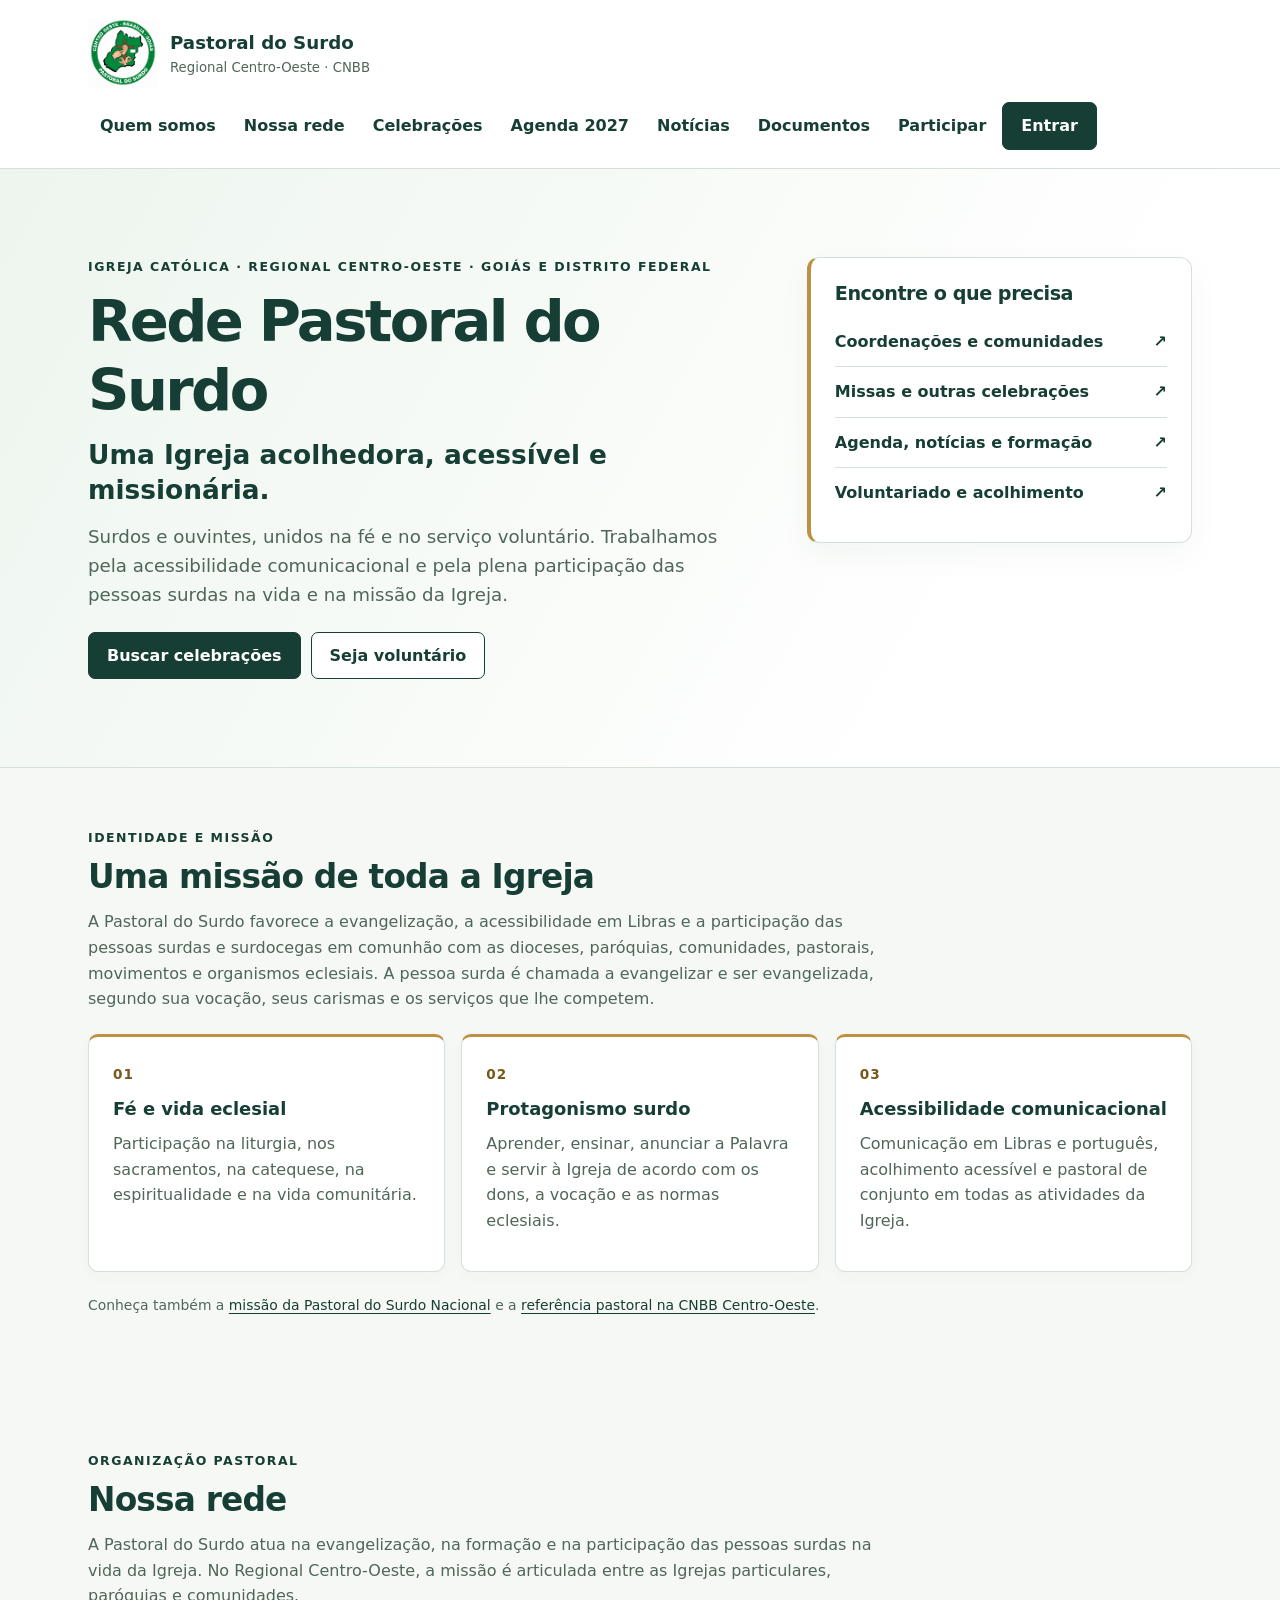
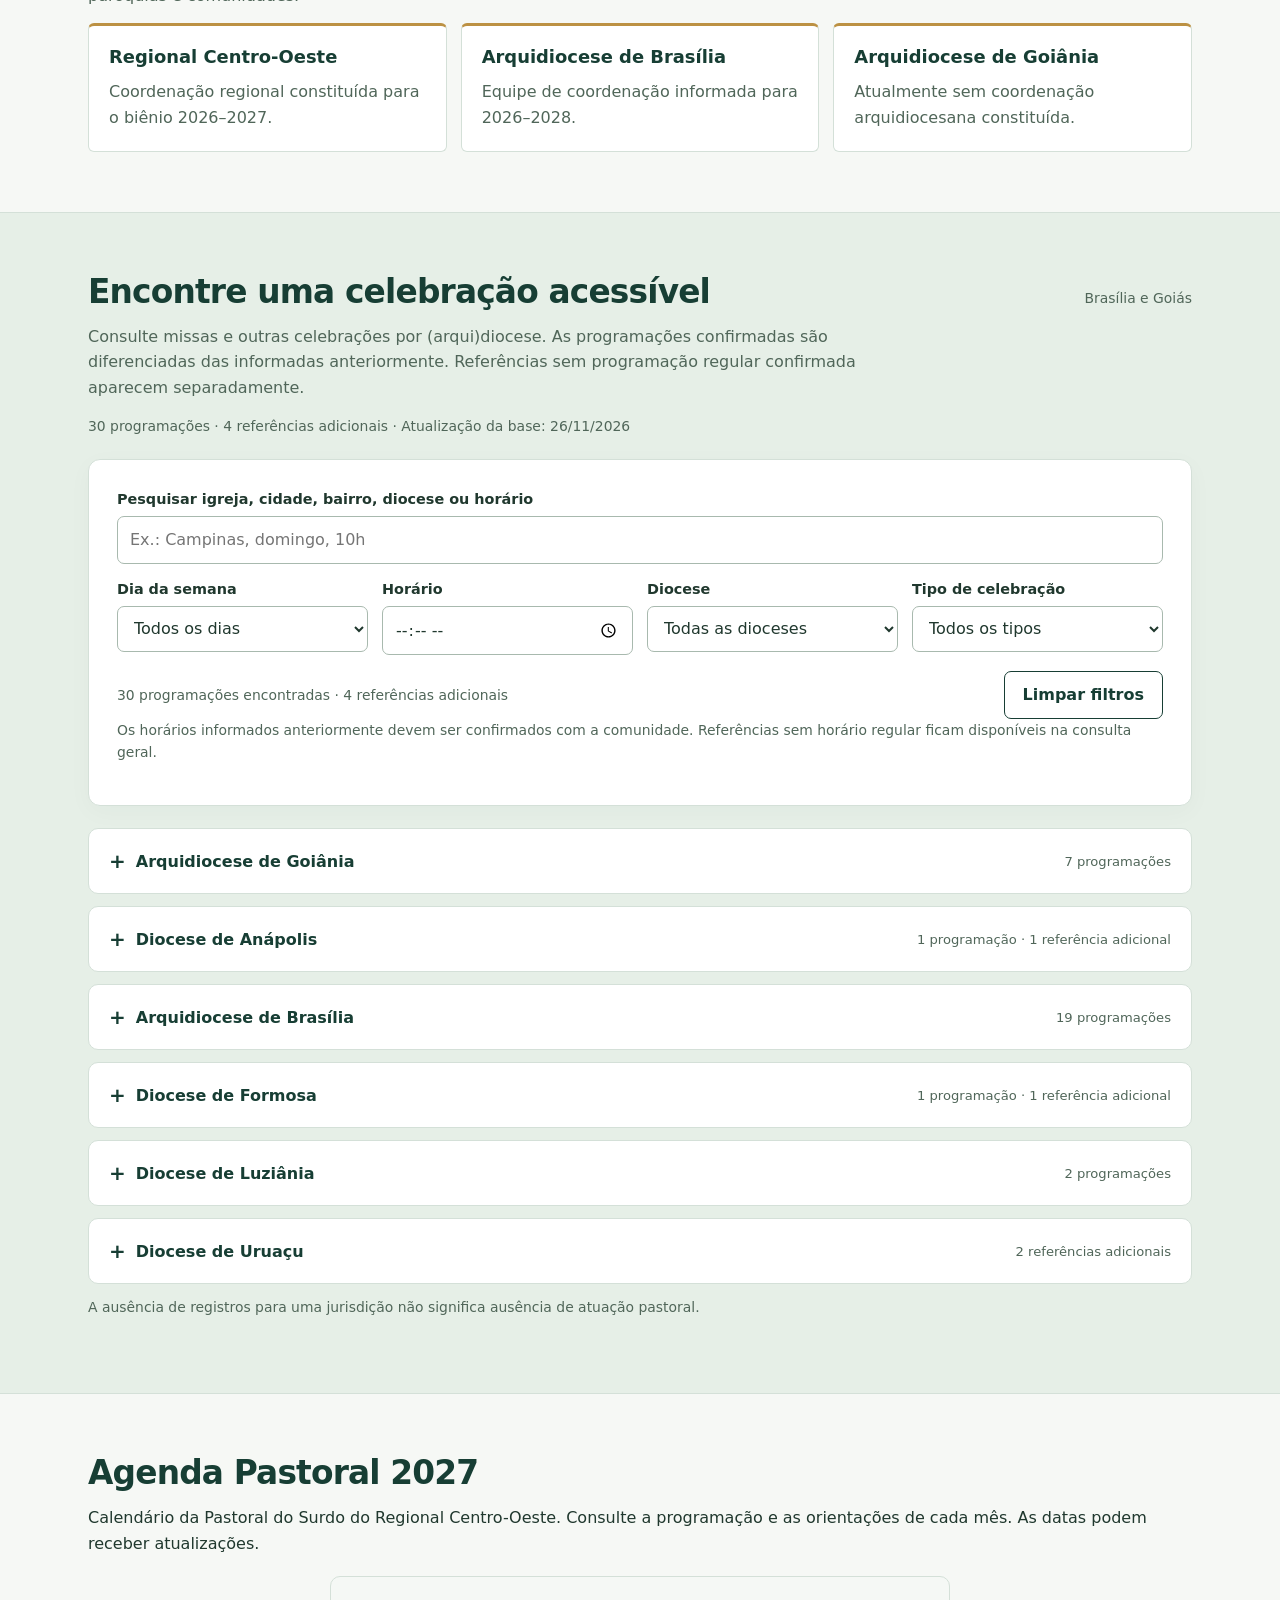
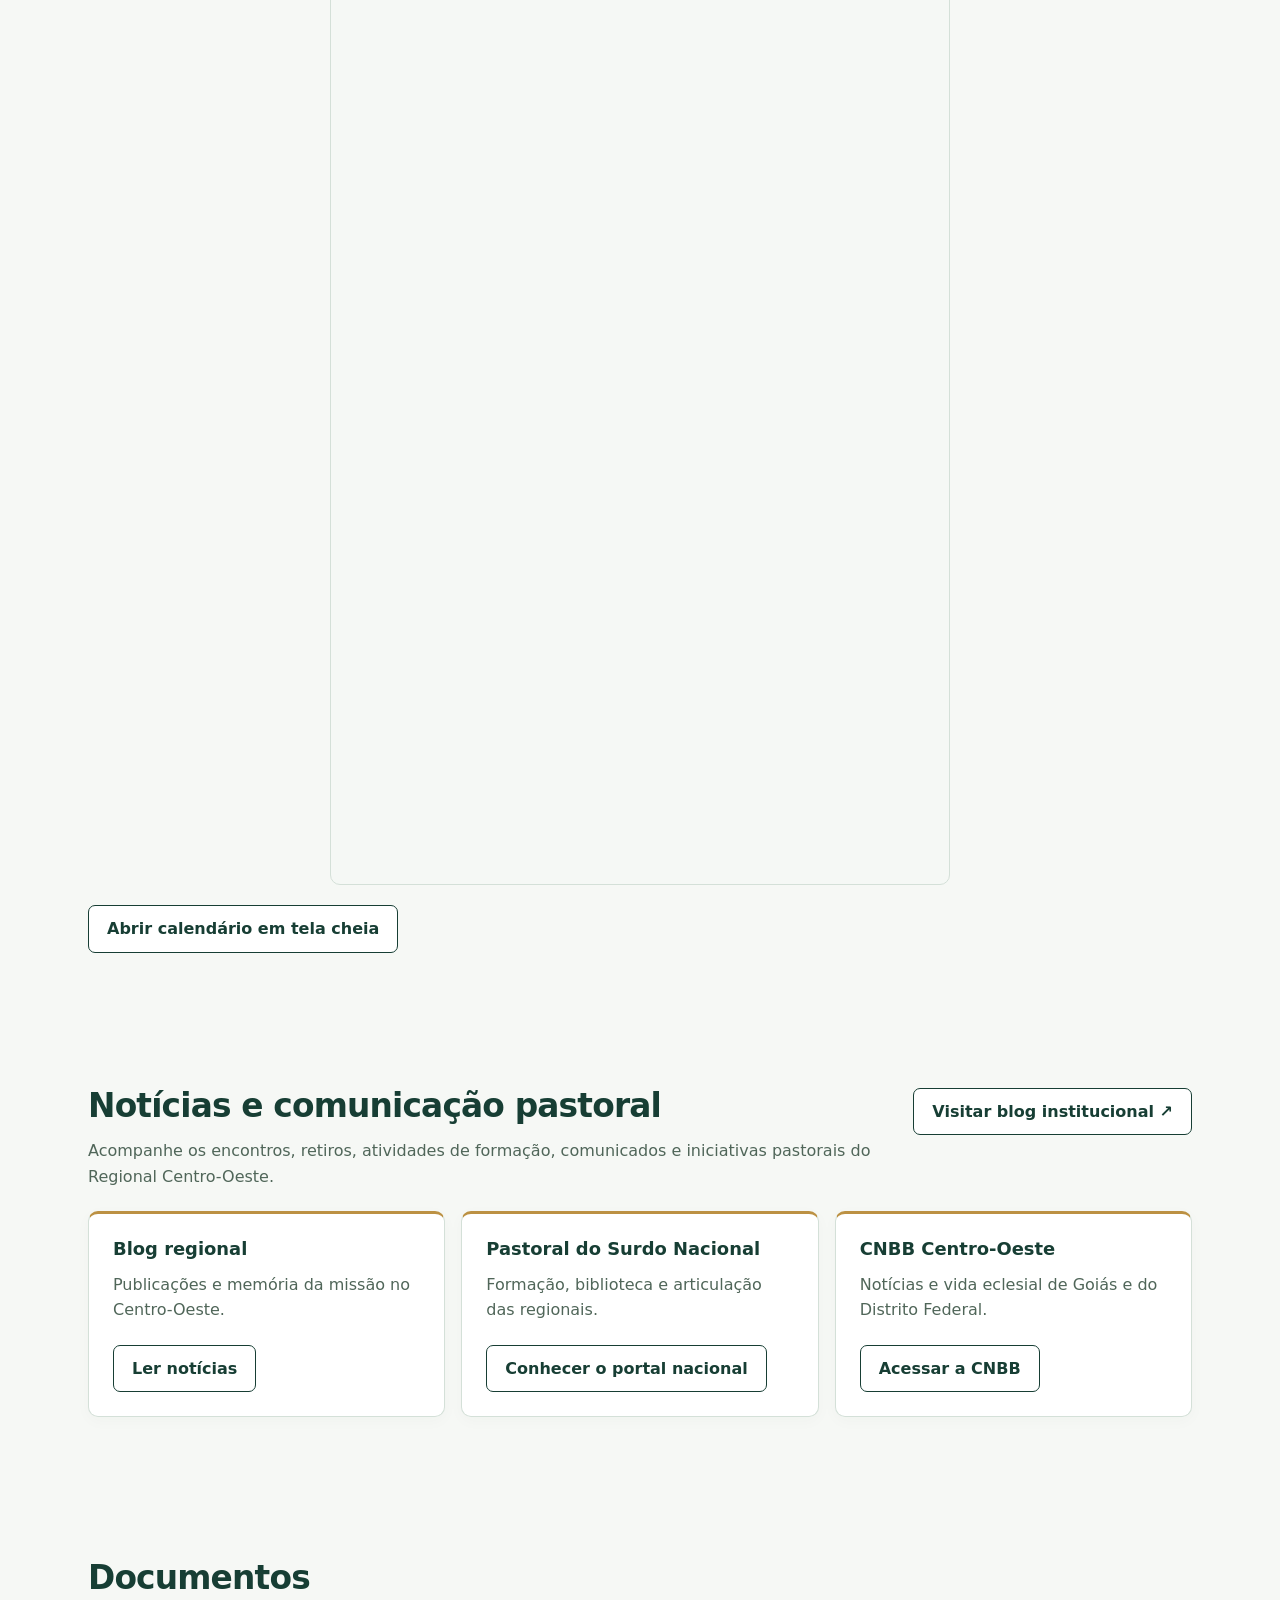
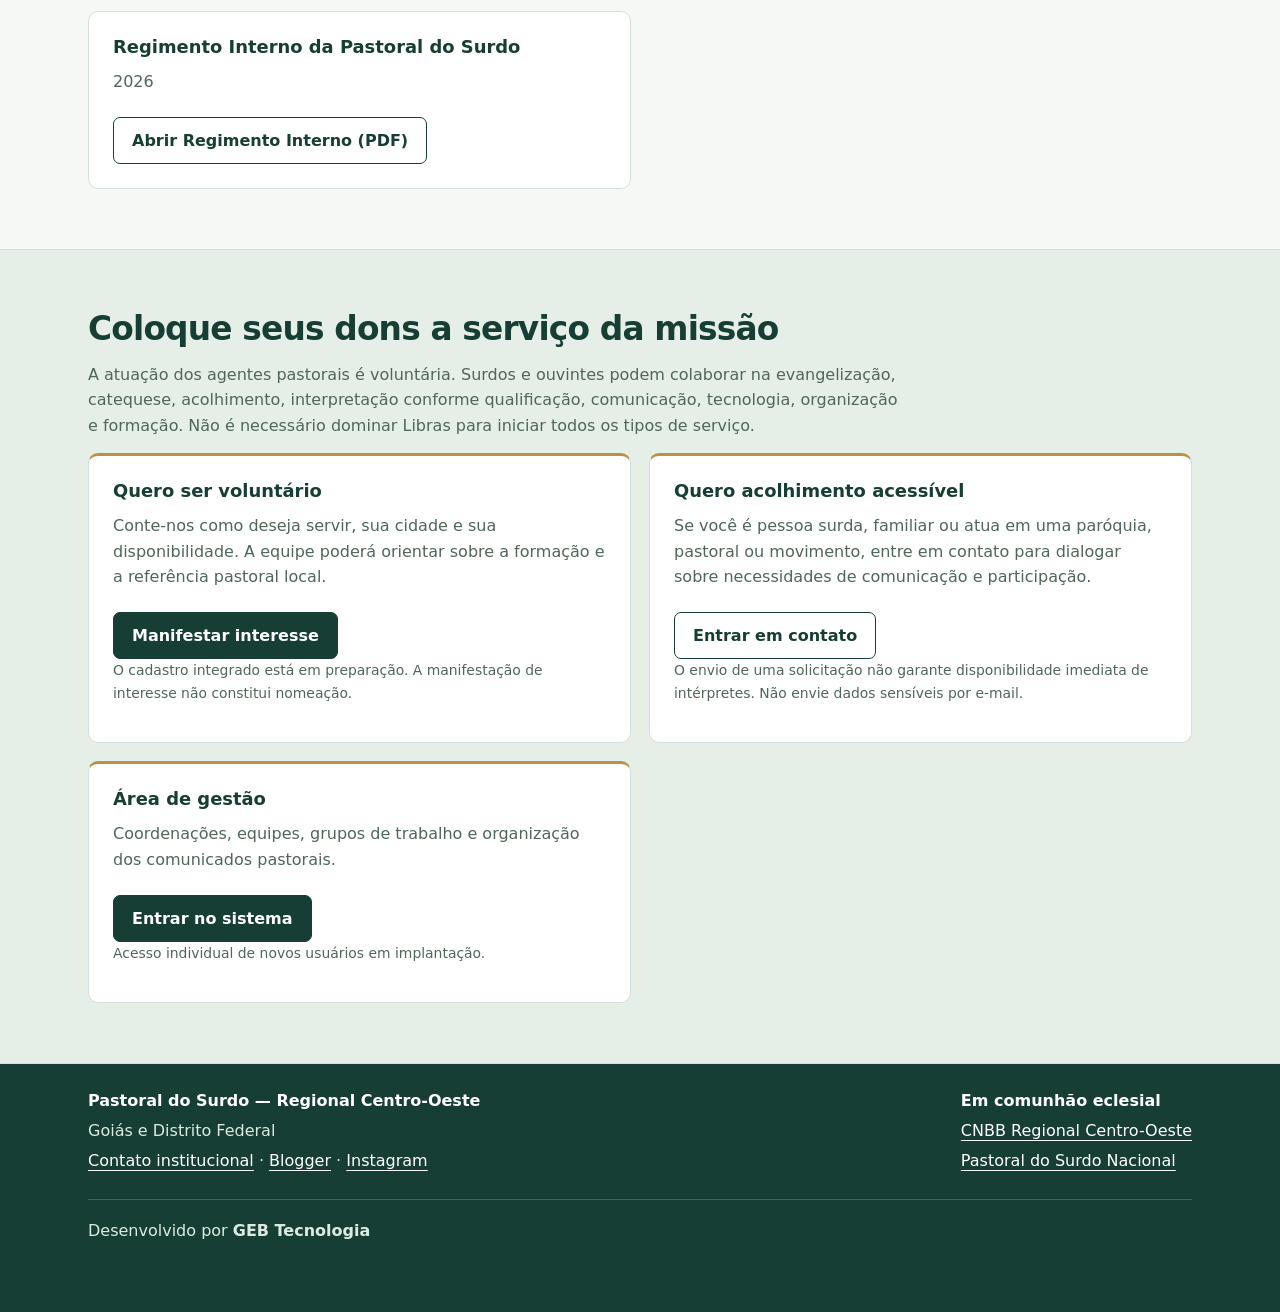
==== commit 4d655d87: "Valoriza portal missionário e adiciona busca local de celebrações" ====
--- a/publico/index.html
+++ b/publico/index.html
@@ -3,12 +3,16 @@
 <head><meta charset="utf-8"><meta name="viewport" content="width=device-width,initial-scale=1"><meta name="description" content="Rede Pastoral do Surdo — Regional Centro-Oeste. Comunidades, celebrações, notícias e participação pastoral."><meta name="theme-color" content="#173e34"><link rel="canonical" href="https://redepastoraldosurdo.compassrosesystems.com.br/"><title>Rede Pastoral do Surdo | Regional Centro-Oeste</title>
 <style>
 :root{--navy:#173e34;--blue:#28634b;--gold:#bc9143;--ink:#20382e;--muted:#506659;--line:#d4e0d8;--paper:#f5f8f4;--white:#fff}*{box-sizing:border-box}html{scroll-padding-top:20px}body{margin:0;font:1rem/1.6 system-ui,-apple-system,"Segoe UI",sans-serif;background:var(--paper);color:var(--ink)}a{color:var(--navy);text-underline-offset:.22em}a:focus-visible,summary:focus-visible{outline:3px solid #925a0c;outline-offset:4px}.skip{position:absolute;top:-100px;left:12px;background:white;padding:12px;z-index:10}.skip:focus{top:8px}.wrap{max-width:1200px;margin:auto;padding-inline:clamp(18px,4vw,48px)}header{background:#fff;border-bottom:1px solid var(--line)}.head{display:flex;justify-content:space-between;align-items:center;gap:24px;padding-block:18px;flex-wrap:wrap}.brand{display:flex;align-items:center;gap:12px;text-decoration:none;color:var(--navy)}.brand img{width:70px;height:70px;object-fit:contain}.brand strong,.brand span{display:block}.brand strong{font-size:1.14rem}.brand span{font-size:.83rem;color:var(--muted)}nav{display:flex;flex-wrap:wrap;gap:4px;align-items:center}nav a{padding:10px 12px;min-height:44px;text-decoration:none;font-weight:650;border-radius:6px}nav a:hover{background:#e6efe7}.btn{display:inline-flex;align-items:center;justify-content:center;min-height:44px;padding:10px 18px;border:1px solid var(--navy);border-radius:7px;background:var(--navy);color:white;text-decoration:none;font-weight:700;line-height:1.35}.btn:hover{background:var(--blue)}.btn.secondary{background:white;color:var(--navy)}.btn.secondary:hover{background:#e6efe7}.hero{background:white;border-bottom:1px solid var(--line);padding-block:clamp(36px,6vw,72px)}.hero-grid{display:grid;grid-template-columns:minmax(0,1.7fr) minmax(230px,1fr);gap:clamp(24px,5vw,66px);align-items:start}.eyebrow{font-size:.78rem;text-transform:uppercase;letter-spacing:.12em;font-weight:750;color:var(--navy);margin:0 0 10px}h1,h2,h3{line-height:1.2;color:var(--navy);margin:0 0 12px}h1{font-size:clamp(2.3rem,5vw,3.6rem);letter-spacing:-.045em;max-width:17ch}h2{font-size:clamp(1.5rem,3vw,2.05rem);letter-spacing:-.025em}h3{font-size:1.12rem}p{margin:0 0 14px}.lead{font-size:1.14rem;color:var(--muted);max-width:60ch}.actions{display:flex;flex-wrap:wrap;gap:10px;margin-top:22px}.overview{border-left:3px solid var(--gold);padding:8px 0 8px 24px}.overview h2{font-size:1.2rem}.overview a{display:flex;justify-content:space-between;align-items:center;gap:10px;padding:12px 0;min-height:44px;border-bottom:1px solid var(--line);text-decoration:none;font-weight:650}.overview a:hover{text-decoration:underline}.section{padding-block:36px}.intro{color:var(--muted);max-width:80ch}.section-title{display:flex;justify-content:space-between;gap:15px;align-items:baseline;flex-wrap:wrap}.links{display:flex;flex-wrap:wrap;gap:10px;margin:18px 0}.links a{display:inline-flex;padding:9px 14px;min-height:44px;background:white;border:1px solid var(--line);border-radius:6px;text-decoration:none;font-weight:650}.directory{border:1px solid var(--line);border-radius:10px;background:#fff;margin:12px 0;overflow:hidden;scroll-margin-top:12px}.directory summary{display:flex;justify-content:space-between;gap:10px;align-items:center;cursor:pointer;font-weight:750;min-height:60px;padding:16px 20px;color:var(--navy);list-style:none}.directory summary::before{content:"+";font-size:1.25rem;min-width:16px}.directory[open] summary::before{content:"−"}.directory summary span:first-child{flex:1}.count{font-size:.82rem;color:var(--muted);font-weight:500}.places{display:grid;grid-template-columns:repeat(2,minmax(0,1fr));gap:14px;border-top:1px solid var(--line);padding:16px;background:#f1f5f2}.place{background:white;border:1px solid var(--line);border-radius:8px;padding:20px}.local{font-size:.8rem;font-weight:700;text-transform:uppercase;letter-spacing:.06em;color:var(--muted);margin-bottom:8px}.slot{display:flex;justify-content:space-between;gap:12px;align-items:center;padding:12px 0;border-block-start:1px solid var(--line)}.slot span,.slot small{display:block}.slot small{font-size:.83rem}.confirmed{color:#205c3e}.reported{color:#755214}.time{font-size:1.45rem;color:var(--navy);white-space:nowrap}.address{font-size:.95rem;color:var(--muted);margin-top:12px}.map{display:inline-flex;min-height:44px;align-items:center;font-weight:650}.date{font-size:.8rem;color:var(--muted);margin:8px 0 0}.band{background:#e6efe7;border-block:1px solid var(--line)}.columns{display:grid;grid-template-columns:repeat(2,minmax(0,1fr));gap:18px}.panel{padding:24px;border:1px solid var(--line);border-radius:10px;background:white}.panel p{color:var(--muted)}.panel .btn{margin-top:8px}.structure{display:grid;grid-template-columns:repeat(3,minmax(0,1fr));gap:14px}.structure article{border-top:3px solid var(--gold);background:white;border-inline:1px solid var(--line);border-bottom:1px solid var(--line);padding:20px;border-radius:6px}.structure article p{color:var(--muted);margin:0}.tiny{font-size:.87rem;color:var(--muted)}footer{background:var(--navy);color:white;padding-block:24px 64px}footer p{margin:4px 0;color:#dcebe2}footer .foot{display:flex;justify-content:space-between;gap:20px;flex-wrap:wrap}footer a{color:white}@media(max-width:820px){.hero-grid,.columns{grid-template-columns:1fr}.structure{grid-template-columns:1fr}.overview{padding-left:18px}.head{gap:12px}}@media(max-width:580px){.places{grid-template-columns:1fr;padding:10px}.place,.panel{padding:16px}.brand img{width:58px;height:58px}nav{width:100%}nav a{padding:8px;font-size:.91rem}.actions .btn{width:100%}.directory summary{padding:12px}.count{max-width:85px;text-align:right}}@media(prefers-reduced-motion:reduce){*,*::before,*::after{scroll-behavior:auto!important;animation:none!important}}
+
+/* Portal missionário: apresentação e consulta local sobre os registros publicados. */
+html{scroll-behavior:smooth}body{background:#f6f8f5}.head{gap:14px}.hero{background:linear-gradient(120deg,#edf5ee 0%,#fff 76%);padding-block:clamp(42px,7vw,88px)}.hero-tagline{font-size:clamp(1.22rem,2.5vw,1.65rem);font-weight:650;color:var(--navy);line-height:1.35}.hero .overview{background:#fff;border:1px solid var(--line);border-left:4px solid var(--gold);border-radius:12px;padding:24px;box-shadow:0 12px 32px #173e340b}.hero .overview a:last-child{border:0}.hero .lead{max-width:60ch}.section{padding-block:clamp(34px,5vw,60px)}.mission-grid{display:grid;grid-template-columns:repeat(3,minmax(0,1fr));gap:16px;margin:22px 0}.mission-grid .panel{box-shadow:0 4px 16px #173e3407;border-top:3px solid var(--gold)}.pillar-number{display:inline-block;color:#78591d;font-size:.85rem;font-weight:750;letter-spacing:.08em;margin-bottom:12px}.celebration-search{background:#fff;border:1px solid var(--line);border-radius:12px;padding:clamp(16px,3vw,28px);margin:22px 0;box-shadow:0 6px 24px #173e3408}.search-fields{display:grid;grid-template-columns:repeat(4,minmax(0,1fr));gap:14px}.search-wide{grid-column:1/-1}.search-fields label{display:block;font-weight:650;margin:0 0 5px;font-size:.9rem}.search-fields input,.search-fields select{width:100%;min-height:46px;border:1px solid #a8b9ae;border-radius:7px;background:#fff;color:var(--ink);padding:10px 12px;font:inherit}.search-bottom{display:flex;align-items:center;justify-content:space-between;gap:14px;margin-top:16px}.search-bottom p{margin:0}.btn{font:inherit;font-weight:700;cursor:pointer}button:focus-visible,input:focus-visible,select:focus-visible{outline:3px solid #925a0c;outline-offset:3px}[hidden]{display:none!important}.footer-credit{border-top:1px solid #ffffff30;padding-top:18px;margin-top:22px;color:#dcebe2}#participar .panel{border-top:3px solid var(--gold)}@media(max-width:820px){.mission-grid{grid-template-columns:1fr}.search-fields{grid-template-columns:repeat(2,minmax(0,1fr))}}@media(max-width:480px){.search-fields{grid-template-columns:1fr}.search-bottom{align-items:start;flex-direction:column}.hero .overview{padding:16px}}
 </style></head>
-<body data-portal-release="2026-11-25-v7">
-<a class="skip" href="#conteudo">Pular para o conteúdo</a><header><div class="wrap head"><a class="brand" href="#inicio"><img src="[data-uri]" width="70" height="70" alt="Logo oficial da Pastoral do Surdo Regional Centro-Oeste"><div><strong>Pastoral do Surdo</strong><span>Regional Centro-Oeste · CNBB</span></div></a><nav aria-label="Navegação principal"><a href="#rede">Nossa rede</a><a href="#celebracoes">Celebrações</a><a href="#agenda">Agenda 2027</a><a href="#noticias">Notícias</a><a href="#documentos">Documentos</a><a href="#participar">Participar</a><a class="btn" href="https://script.google.com/macros/s/AKfycbxwvYrBQQibYzBHaJcBFbqyCl_II-GtzlxNwecJOPdc4aaDobT-VJ__gyQI3V5XfXNP/exec">Entrar</a></nav></div></header>
-<main id="conteudo"><section id="inicio" class="hero"><div class="wrap hero-grid"><div><p class="eyebrow">Brasília e Goiás</p><h1>Rede Pastoral do Surdo</h1><p class="lead">Pessoas, comunidades e coordenações unidas na missão de evangelizar e fortalecer a participação das pessoas surdas na vida da Igreja.</p><div class="actions"><a class="btn" href="#celebracoes">Encontrar minha comunidade</a><a class="btn secondary" href="#participar">Participar da rede</a></div></div><aside class="overview"><h2>Encontre o que precisa</h2><a href="#rede">Coordenações e comunidades <span aria-hidden="true">↗</span></a><a href="#celebracoes">Missas e outras celebrações <span aria-hidden="true">↗</span></a><a href="#agenda">Agenda, notícias e formação <span aria-hidden="true">↗</span></a><a href="#participar">Cadastro e grupos de trabalho <span aria-hidden="true">↗</span></a></aside></div></section>
+<body data-portal-release="2026-11-27-v8">
+<a class="skip" href="#conteudo">Pular para o conteúdo</a><header><div class="wrap head"><a class="brand" href="#inicio"><img src="[data-uri]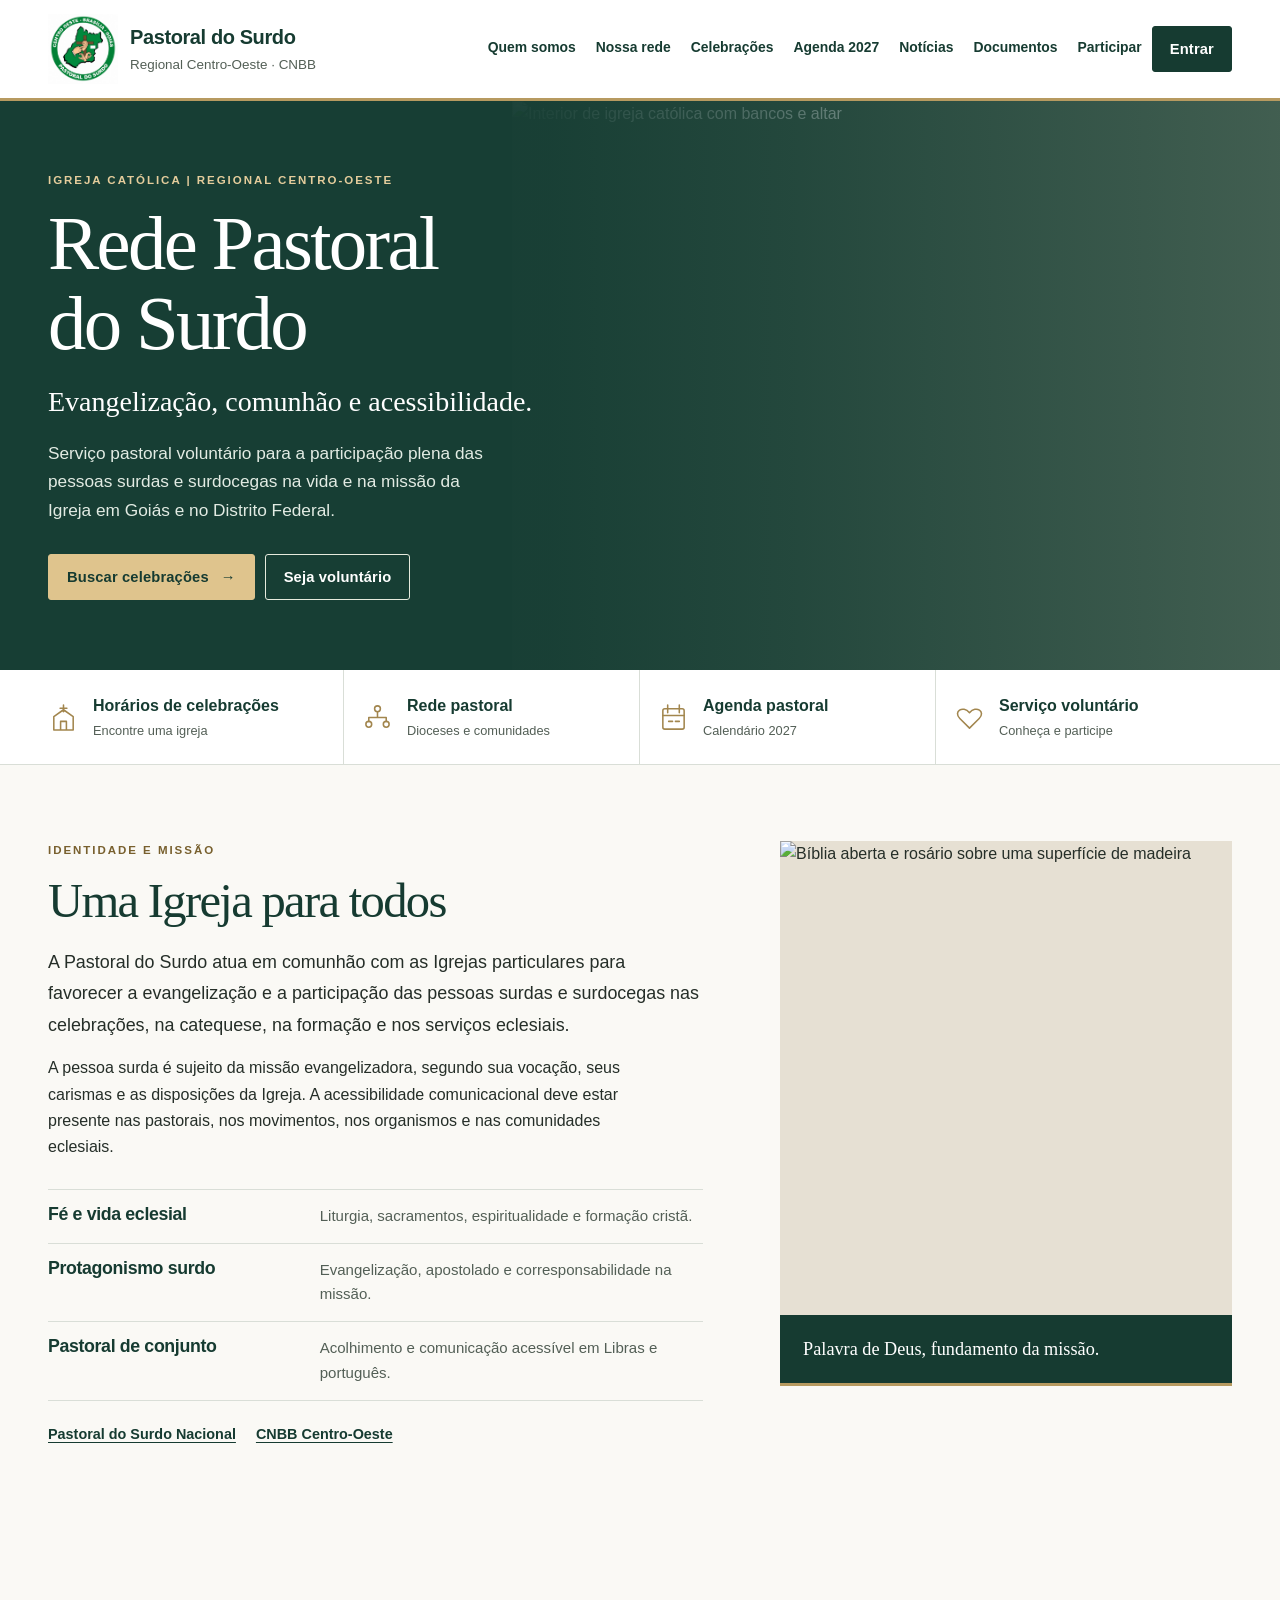
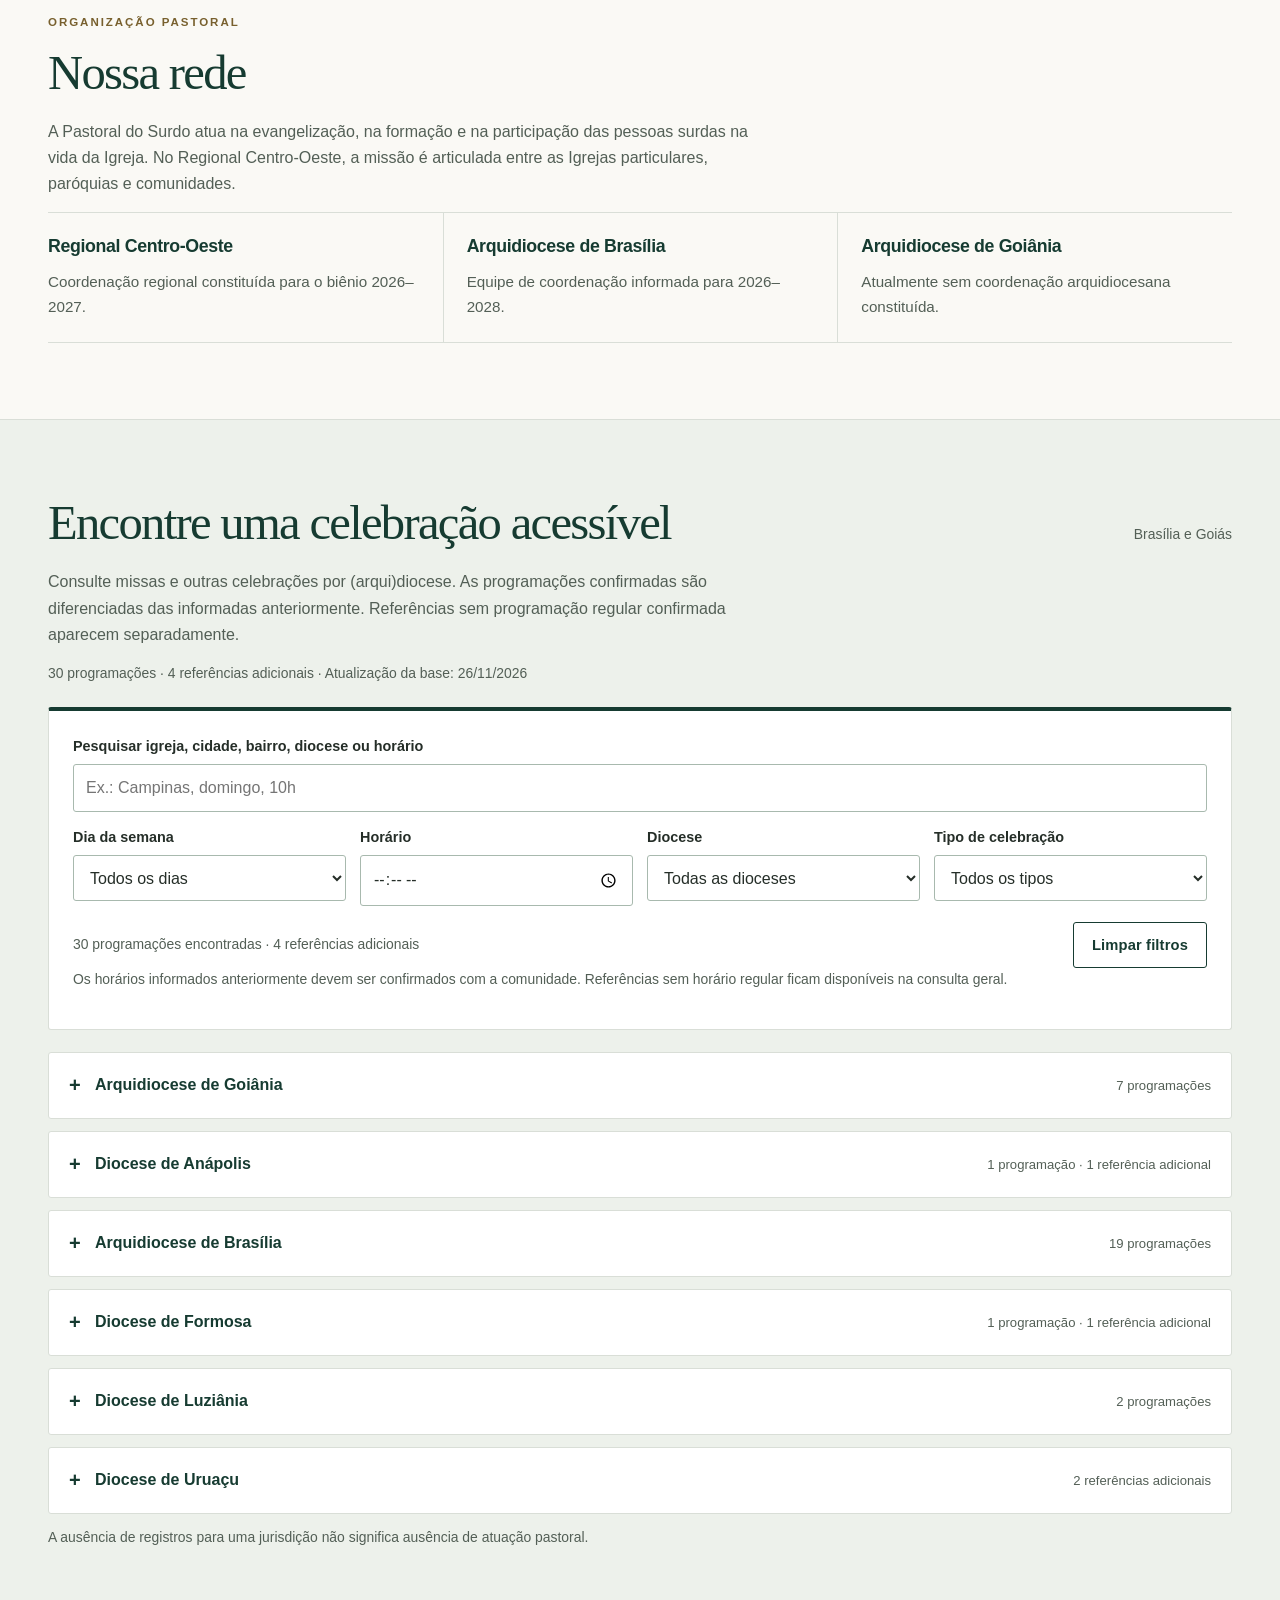
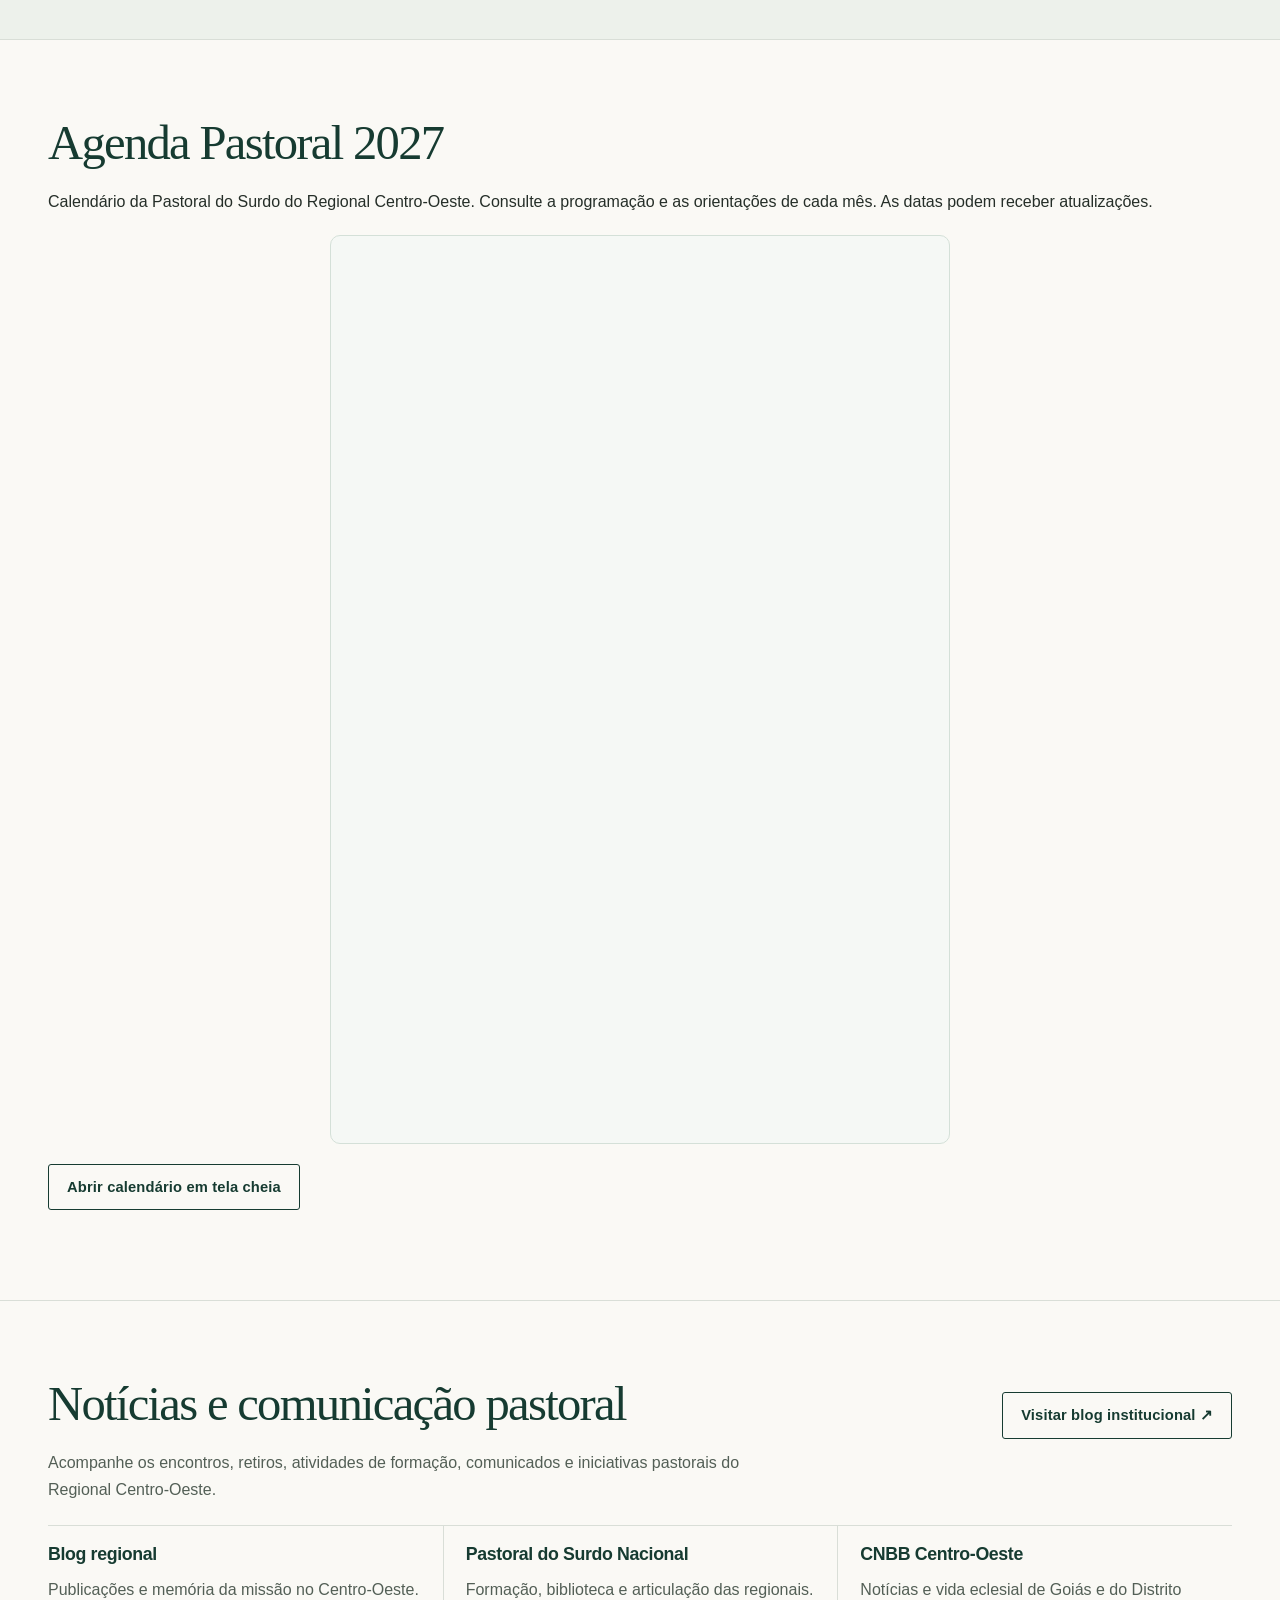
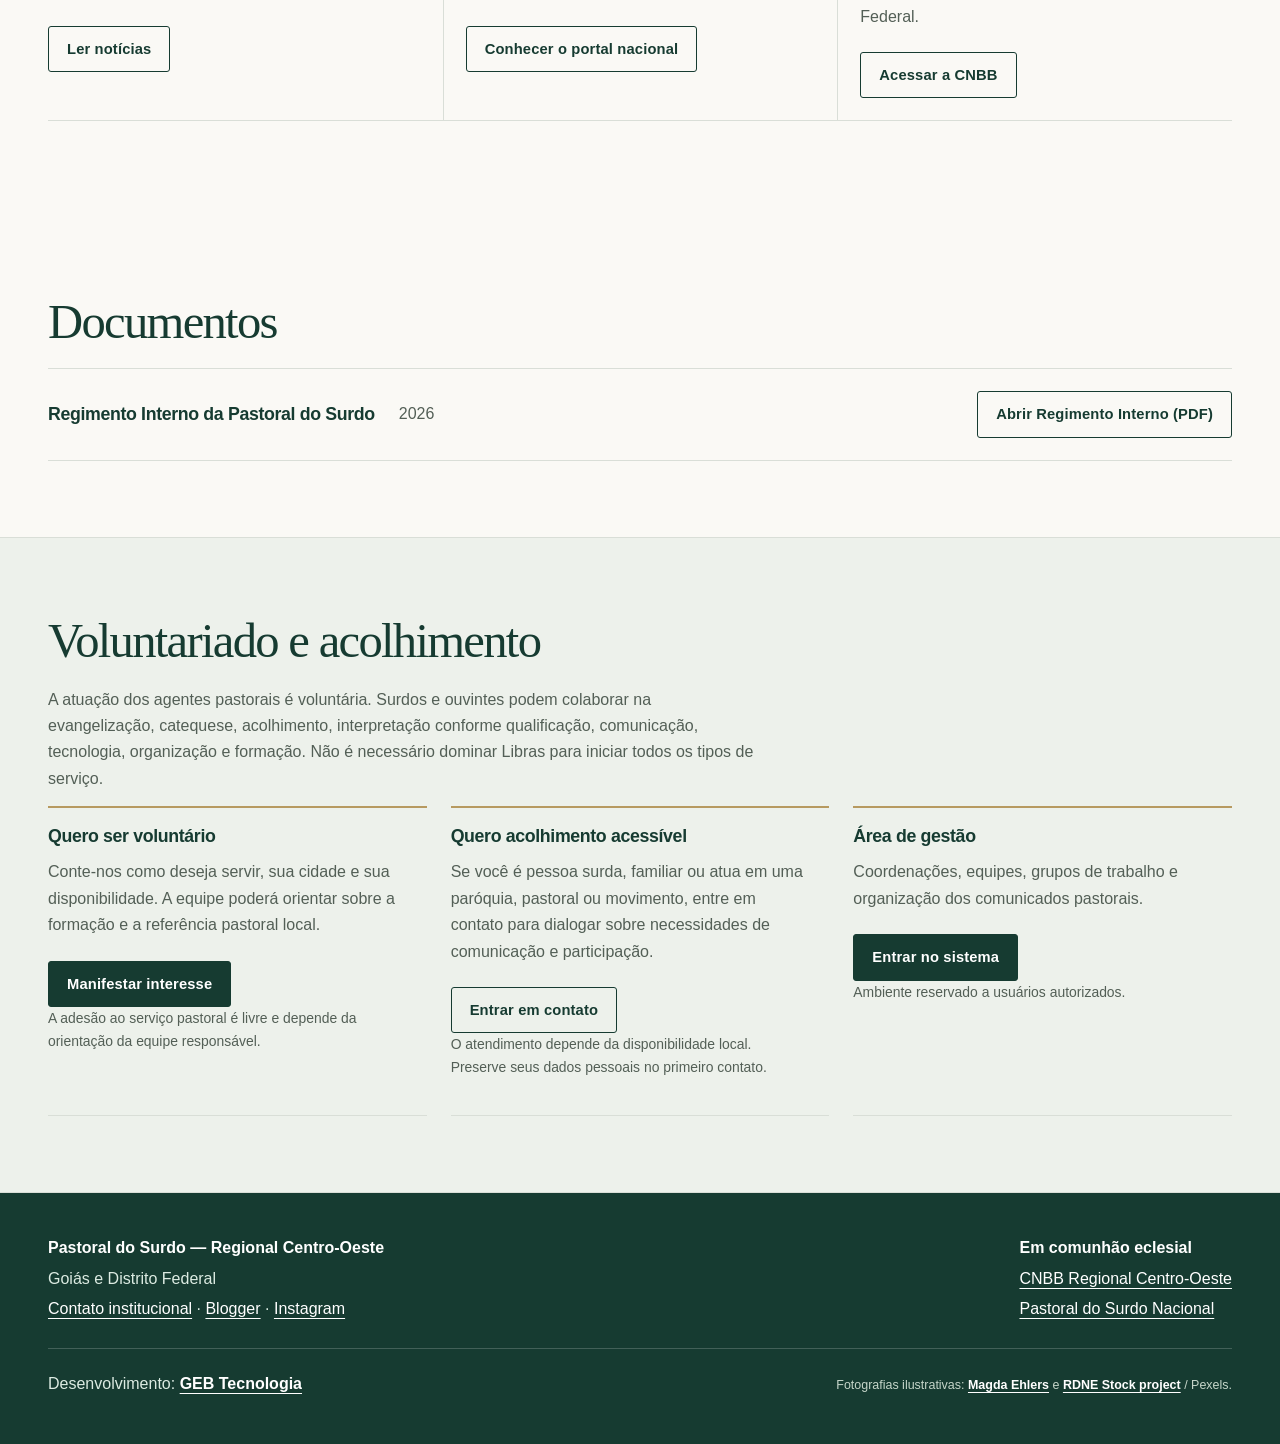
==== commit 25cc445e: "Refina identidade institucional editorial, fotografias de acervo e crédito GEB" ====
--- a/publico/index.html
+++ b/publico/index.html
@@ -1,16 +1,25 @@
 <!doctype html>
 <html lang="pt-BR">
-<head><meta charset="utf-8"><meta name="viewport" content="width=device-width,initial-scale=1"><meta name="description" content="Rede Pastoral do Surdo — Regional Centro-Oeste. Comunidades, celebrações, notícias e participação pastoral."><meta name="theme-color" content="#173e34"><link rel="canonical" href="https://redepastoraldosurdo.compassrosesystems.com.br/"><title>Rede Pastoral do Surdo | Regional Centro-Oeste</title>
+<head><meta charset="utf-8"><meta name="viewport" content="width=device-width,initial-scale=1"><meta name="description" content="Rede Pastoral do Surdo — Regional Centro-Oeste. Comunidades, celebrações, notícias e participação pastoral."><meta name="theme-color" content="#173e34"><meta name="referrer" content="no-referrer"><link rel="canonical" href="https://redepastoraldosurdo.compassrosesystems.com.br/"><title>Rede Pastoral do Surdo | Regional Centro-Oeste</title>
 <style>
 :root{--navy:#173e34;--blue:#28634b;--gold:#bc9143;--ink:#20382e;--muted:#506659;--line:#d4e0d8;--paper:#f5f8f4;--white:#fff}*{box-sizing:border-box}html{scroll-padding-top:20px}body{margin:0;font:1rem/1.6 system-ui,-apple-system,"Segoe UI",sans-serif;background:var(--paper);color:var(--ink)}a{color:var(--navy);text-underline-offset:.22em}a:focus-visible,summary:focus-visible{outline:3px solid #925a0c;outline-offset:4px}.skip{position:absolute;top:-100px;left:12px;background:white;padding:12px;z-index:10}.skip:focus{top:8px}.wrap{max-width:1200px;margin:auto;padding-inline:clamp(18px,4vw,48px)}header{background:#fff;border-bottom:1px solid var(--line)}.head{display:flex;justify-content:space-between;align-items:center;gap:24px;padding-block:18px;flex-wrap:wrap}.brand{display:flex;align-items:center;gap:12px;text-decoration:none;color:var(--navy)}.brand img{width:70px;height:70px;object-fit:contain}.brand strong,.brand span{display:block}.brand strong{font-size:1.14rem}.brand span{font-size:.83rem;color:var(--muted)}nav{display:flex;flex-wrap:wrap;gap:4px;align-items:center}nav a{padding:10px 12px;min-height:44px;text-decoration:none;font-weight:650;border-radius:6px}nav a:hover{background:#e6efe7}.btn{display:inline-flex;align-items:center;justify-content:center;min-height:44px;padding:10px 18px;border:1px solid var(--navy);border-radius:7px;background:var(--navy);color:white;text-decoration:none;font-weight:700;line-height:1.35}.btn:hover{background:var(--blue)}.btn.secondary{background:white;color:var(--navy)}.btn.secondary:hover{background:#e6efe7}.hero{background:white;border-bottom:1px solid var(--line);padding-block:clamp(36px,6vw,72px)}.hero-grid{display:grid;grid-template-columns:minmax(0,1.7fr) minmax(230px,1fr);gap:clamp(24px,5vw,66px);align-items:start}.eyebrow{font-size:.78rem;text-transform:uppercase;letter-spacing:.12em;font-weight:750;color:var(--navy);margin:0 0 10px}h1,h2,h3{line-height:1.2;color:var(--navy);margin:0 0 12px}h1{font-size:clamp(2.3rem,5vw,3.6rem);letter-spacing:-.045em;max-width:17ch}h2{font-size:clamp(1.5rem,3vw,2.05rem);letter-spacing:-.025em}h3{font-size:1.12rem}p{margin:0 0 14px}.lead{font-size:1.14rem;color:var(--muted);max-width:60ch}.actions{display:flex;flex-wrap:wrap;gap:10px;margin-top:22px}.overview{border-left:3px solid var(--gold);padding:8px 0 8px 24px}.overview h2{font-size:1.2rem}.overview a{display:flex;justify-content:space-between;align-items:center;gap:10px;padding:12px 0;min-height:44px;border-bottom:1px solid var(--line);text-decoration:none;font-weight:650}.overview a:hover{text-decoration:underline}.section{padding-block:36px}.intro{color:var(--muted);max-width:80ch}.section-title{display:flex;justify-content:space-between;gap:15px;align-items:baseline;flex-wrap:wrap}.links{display:flex;flex-wrap:wrap;gap:10px;margin:18px 0}.links a{display:inline-flex;padding:9px 14px;min-height:44px;background:white;border:1px solid var(--line);border-radius:6px;text-decoration:none;font-weight:650}.directory{border:1px solid var(--line);border-radius:10px;background:#fff;margin:12px 0;overflow:hidden;scroll-margin-top:12px}.directory summary{display:flex;justify-content:space-between;gap:10px;align-items:center;cursor:pointer;font-weight:750;min-height:60px;padding:16px 20px;color:var(--navy);list-style:none}.directory summary::before{content:"+";font-size:1.25rem;min-width:16px}.directory[open] summary::before{content:"−"}.directory summary span:first-child{flex:1}.count{font-size:.82rem;color:var(--muted);font-weight:500}.places{display:grid;grid-template-columns:repeat(2,minmax(0,1fr));gap:14px;border-top:1px solid var(--line);padding:16px;background:#f1f5f2}.place{background:white;border:1px solid var(--line);border-radius:8px;padding:20px}.local{font-size:.8rem;font-weight:700;text-transform:uppercase;letter-spacing:.06em;color:var(--muted);margin-bottom:8px}.slot{display:flex;justify-content:space-between;gap:12px;align-items:center;padding:12px 0;border-block-start:1px solid var(--line)}.slot span,.slot small{display:block}.slot small{font-size:.83rem}.confirmed{color:#205c3e}.reported{color:#755214}.time{font-size:1.45rem;color:var(--navy);white-space:nowrap}.address{font-size:.95rem;color:var(--muted);margin-top:12px}.map{display:inline-flex;min-height:44px;align-items:center;font-weight:650}.date{font-size:.8rem;color:var(--muted);margin:8px 0 0}.band{background:#e6efe7;border-block:1px solid var(--line)}.columns{display:grid;grid-template-columns:repeat(2,minmax(0,1fr));gap:18px}.panel{padding:24px;border:1px solid var(--line);border-radius:10px;background:white}.panel p{color:var(--muted)}.panel .btn{margin-top:8px}.structure{display:grid;grid-template-columns:repeat(3,minmax(0,1fr));gap:14px}.structure article{border-top:3px solid var(--gold);background:white;border-inline:1px solid var(--line);border-bottom:1px solid var(--line);padding:20px;border-radius:6px}.structure article p{color:var(--muted);margin:0}.tiny{font-size:.87rem;color:var(--muted)}footer{background:var(--navy);color:white;padding-block:24px 64px}footer p{margin:4px 0;color:#dcebe2}footer .foot{display:flex;justify-content:space-between;gap:20px;flex-wrap:wrap}footer a{color:white}@media(max-width:820px){.hero-grid,.columns{grid-template-columns:1fr}.structure{grid-template-columns:1fr}.overview{padding-left:18px}.head{gap:12px}}@media(max-width:580px){.places{grid-template-columns:1fr;padding:10px}.place,.panel{padding:16px}.brand img{width:58px;height:58px}nav{width:100%}nav a{padding:8px;font-size:.91rem}.actions .btn{width:100%}.directory summary{padding:12px}.count{max-width:85px;text-align:right}}@media(prefers-reduced-motion:reduce){*,*::before,*::after{scroll-behavior:auto!important;animation:none!important}}
 
 /* Portal missionário: apresentação e consulta local sobre os registros publicados. */
 html{scroll-behavior:smooth}body{background:#f6f8f5}.head{gap:14px}.hero{background:linear-gradient(120deg,#edf5ee 0%,#fff 76%);padding-block:clamp(42px,7vw,88px)}.hero-tagline{font-size:clamp(1.22rem,2.5vw,1.65rem);font-weight:650;color:var(--navy);line-height:1.35}.hero .overview{background:#fff;border:1px solid var(--line);border-left:4px solid var(--gold);border-radius:12px;padding:24px;box-shadow:0 12px 32px #173e340b}.hero .overview a:last-child{border:0}.hero .lead{max-width:60ch}.section{padding-block:clamp(34px,5vw,60px)}.mission-grid{display:grid;grid-template-columns:repeat(3,minmax(0,1fr));gap:16px;margin:22px 0}.mission-grid .panel{box-shadow:0 4px 16px #173e3407;border-top:3px solid var(--gold)}.pillar-number{display:inline-block;color:#78591d;font-size:.85rem;font-weight:750;letter-spacing:.08em;margin-bottom:12px}.celebration-search{background:#fff;border:1px solid var(--line);border-radius:12px;padding:clamp(16px,3vw,28px);margin:22px 0;box-shadow:0 6px 24px #173e3408}.search-fields{display:grid;grid-template-columns:repeat(4,minmax(0,1fr));gap:14px}.search-wide{grid-column:1/-1}.search-fields label{display:block;font-weight:650;margin:0 0 5px;font-size:.9rem}.search-fields input,.search-fields select{width:100%;min-height:46px;border:1px solid #a8b9ae;border-radius:7px;background:#fff;color:var(--ink);padding:10px 12px;font:inherit}.search-bottom{display:flex;align-items:center;justify-content:space-between;gap:14px;margin-top:16px}.search-bottom p{margin:0}.btn{font:inherit;font-weight:700;cursor:pointer}button:focus-visible,input:focus-visible,select:focus-visible{outline:3px solid #925a0c;outline-offset:3px}[hidden]{display:none!important}.footer-credit{border-top:1px solid #ffffff30;padding-top:18px;margin-top:22px;color:#dcebe2}#participar .panel{border-top:3px solid var(--gold)}@media(max-width:820px){.mission-grid{grid-template-columns:1fr}.search-fields{grid-template-columns:repeat(2,minmax(0,1fr))}}@media(max-width:480px){.search-fields{grid-template-columns:1fr}.search-bottom{align-items:start;flex-direction:column}.hero .overview{padding:16px}}
+/* Identidade editorial e institucional */
+:root{--navy:#163b31;--blue:#285945;--gold:#b79a60;--ink:#252e28;--muted:#535f56;--line:#d9ded7;--paper:#faf9f5}
+body{background:var(--paper);font-family:Arial,"Helvetica Neue",sans-serif;line-height:1.65}header{border-bottom:3px solid var(--gold)}.wrap{max-width:1280px} .head{padding-block:14px;gap:16px}.brand strong{font-size:1.25rem;letter-spacing:-.02em}.brand span{font-size:.84rem}nav{gap:0}nav a{font-size:.87rem;padding:9px 10px;border-radius:2px;letter-spacing:0}nav .btn{padding-inline:17px}.btn{border-radius:3px;font-size:.92rem;letter-spacing:.01em;gap:12px}.btn.secondary{background:transparent}.btn:hover{background:#285945}.eyebrow{font-size:.72rem;letter-spacing:.17em;color:#78602e;font-weight:700;margin-bottom:14px}
+h1,h2{font-family:Georgia,"Times New Roman",serif;font-weight:400;letter-spacing:-.035em}h1{font-size:clamp(3rem,6vw,5.4rem);line-height:1.04}h2{font-size:clamp(2rem,3.8vw,3.1rem);line-height:1.13;margin-bottom:18px}h3{font-size:1.11rem;letter-spacing:-.02em}.section{padding-block:clamp(42px,6vw,76px)}
+.hero{position:relative;isolation:isolate;overflow:hidden;min-height:530px;display:flex;align-items:center;background:#173e34;color:white;border:0;padding:0}.hero-photo{position:absolute;inset:0 0 0 40%;z-index:-2;background:#456153}.hero-photo img{display:block;width:100%;height:100%;object-fit:cover;object-position:center}.hero::after{content:"";position:absolute;inset:0;z-index:-1;background:linear-gradient(90deg,#173e34 0%,#173e34 32%,rgba(23,62,52,.96) 43%,rgba(23,62,52,.72) 62%,rgba(23,62,52,.08) 100%)}.hero .wrap{width:100%;margin-inline:auto}.hero-grid{display:block;padding-block:70px}.hero-copy{max-width:660px}.hero h1,.hero .hero-tagline,.hero .lead{color:#fff}.hero .eyebrow{color:#e5cd9c}.hero h1{max-width:none;margin-bottom:19px}.hero .hero-tagline{font-family:Georgia,serif;font-size:clamp(1.25rem,2.7vw,1.75rem);font-weight:400;margin-bottom:18px}.hero .lead{max-width:46ch;color:#e2ebe3;font-size:1.08rem}.hero .actions{margin-top:30px}.hero .btn{background:#dfc48d;border-color:#dfc48d;color:#163b31}.hero .btn:hover{background:#f0d7a3}.hero .btn.secondary{background:transparent;color:white;border-color:#e6eadd}.hero .btn.secondary:hover{background:#285945}
+.service-strip{background:white;border-bottom:1px solid var(--line)}.service-grid{display:grid;grid-template-columns:repeat(4,minmax(0,1fr));padding-block:0}.service-grid a{display:flex;align-items:center;gap:14px;padding:25px 18px;text-decoration:none;border-right:1px solid var(--line);font-weight:700;line-height:1.35}.service-grid a:first-child{padding-left:0}.service-grid a:last-child{border-right:0}.service-grid a:hover{background:#f4f5ef}.service-grid svg{width:31px;height:31px;flex:0 0 31px;fill:none;stroke:#a2864e;stroke-width:1.6;stroke-linecap:round;stroke-linejoin:round}.service-grid small{display:block;color:var(--muted);font-weight:400;font-size:.8rem;margin-top:5px}
+.mission-editorial{display:grid;grid-template-columns:minmax(0,1.45fr) minmax(0,1fr);gap:clamp(25px,6vw,85px);align-items:start}.mission-copy .intro{font-size:1.12rem;line-height:1.75;color:var(--ink)}.mission-copy>p:not(.eyebrow){max-width:68ch}.mission-list{border-top:1px solid var(--line);margin:28px 0 22px}.mission-list>div{padding:14px 0;border-bottom:1px solid var(--line);display:grid;grid-template-columns:minmax(135px,1fr) minmax(0,1.5fr);gap:16px}.mission-list h3,.mission-list p{margin:0}.mission-list p{color:var(--muted);font-size:.94rem}.mission-photo{margin:0;position:relative;background:#e6e0d3;border-bottom:3px solid var(--gold)}.mission-photo img{display:block;width:100%;height:clamp(340px,37vw,510px);object-fit:cover;object-position:50% 55%}.mission-photo figcaption{font-family:Georgia,serif;color:#fff;background:var(--navy);padding:19px 23px;font-size:1.14rem}.institution-links{display:flex;flex-wrap:wrap;gap:12px 20px;font-size:.9rem;font-weight:700}.institution-links a{text-decoration:underline}.structure{border-top:1px solid var(--line);gap:0;background:none}.structure article{background:transparent;border:0;border-bottom:1px solid var(--line);border-radius:0;padding:23px 20px 23px 0}.structure article+article{border-left:1px solid var(--line);padding-left:23px}.structure article p{font-size:.95rem}.panel,.directory,.place,.celebration-search{border-radius:3px;box-shadow:none}.mission-grid .panel,#participar .panel{border-top:0;border-radius:0;border:0;border-bottom:1px solid var(--line);background:transparent;padding:18px 22px 22px 0;box-shadow:none}.mission-grid{gap:0;border-top:1px solid var(--line)}.mission-grid .panel+ .panel{border-left:1px solid var(--line);padding-left:22px}#participar .columns{grid-template-columns:repeat(3,minmax(0,1fr));gap:24px}#participar .panel{border-top:2px solid var(--gold)}.band{background:#edf1eb}.celebration-search{border-top:4px solid var(--navy);padding:24px;background:white}.search-fields input,.search-fields select{border-radius:3px}.directory summary{font-size:1rem}.footer-credit{display:flex;justify-content:space-between;gap:14px;align-items:baseline;flex-wrap:wrap}.photo-credit{font-size:.78rem!important;color:#c6d6ca!important}.footer-credit a{font-weight:700}footer{padding-block:42px}#agenda{border-bottom:1px solid var(--line)}#documentos .columns{grid-template-columns:1fr}#documentos .panel{display:flex;align-items:center;gap:24px;flex-wrap:wrap;border-radius:0;padding:22px 0;background:none;border:0;border-block:1px solid var(--line)}#documentos .panel h3,#documentos .panel p,#documentos .panel .btn{margin:0}#documentos .panel .btn{margin-left:auto}
+@media(max-width:980px){.service-grid{grid-template-columns:repeat(2,minmax(0,1fr))}.service-grid a{border-bottom:1px solid var(--line);padding:17px}.service-grid a:nth-child(2n){border-right:0}.service-grid a:first-child{padding-left:17px}.hero-photo{inset:0 0 0 25%}.hero::after{background:linear-gradient(90deg,#173e34 0%,rgba(23,62,52,.96) 32%,rgba(23,62,52,.77) 64%,rgba(23,62,52,.28) 100%)}}
+@media(max-width:720px){.hero{min-height:460px}.hero-grid{padding-block:55px}.hero-photo{inset:0}.hero::after{background:linear-gradient(90deg,rgba(23,62,52,.97),rgba(23,62,52,.69))}.hero h1{font-size:clamp(2.8rem,10vw,4.4rem)}.mission-editorial{grid-template-columns:1fr}.mission-photo img{height:330px}.mission-list>div{grid-template-columns:1fr;gap:4px}.structure article+article,.mission-grid .panel+ .panel{border-left:0;padding-left:0}#participar .columns{grid-template-columns:1fr}.service-grid a{font-size:.84rem;gap:9px;padding:14px 8px}.service-grid a:first-child{padding-left:8px}.service-grid svg{width:25px;height:25px;flex-basis:25px}.service-grid small{font-size:.74rem}.head nav a{font-size:.82rem;padding:8px}.search-fields{grid-template-columns:1fr}.footer-credit{display:block}.footer-credit .photo-credit{margin-top:12px}#documentos .panel .btn{margin-left:0}}
 </style></head>
-<body data-portal-release="2026-11-27-v8">
+<body data-portal-release="2026-11-27-v9">
 <a class="skip" href="#conteudo">Pular para o conteúdo</a><header><div class="wrap head"><a class="brand" href="#inicio"><img src="[data-uri]" width="70" height="70" alt="Logo oficial da Pastoral do Surdo Regional Centro-Oeste"><div><strong>Pastoral do Surdo</strong><span>Regional Centro-Oeste · CNBB</span></div></a><nav aria-label="Navegação principal"><a href="#missao">Quem somos</a><a href="#rede">Nossa rede</a><a href="#celebracoes">Celebrações</a><a href="#agenda">Agenda 2027</a><a href="#noticias">Notícias</a><a href="#documentos">Documentos</a><a href="#participar">Participar</a><a class="btn" href="https://script.google.com/macros/s/AKfycbxwvYrBQQibYzBHaJcBFbqyCl_II-GtzlxNwecJOPdc4aaDobT-VJ__gyQI3V5XfXNP/exec">Entrar</a></nav></div></header>
-<main id="conteudo"><section id="inicio" class="hero"><div class="wrap hero-grid"><div><p class="eyebrow">Igreja Católica · Regional Centro-Oeste · Goiás e Distrito Federal</p><h1>Rede Pastoral do Surdo</h1><p class="hero-tagline">Uma Igreja acolhedora, acessível e missionária.</p><p class="lead">Surdos e ouvintes, unidos na fé e no serviço voluntário. Trabalhamos pela acessibilidade comunicacional e pela plena participação das pessoas surdas na vida e na missão da Igreja.</p><div class="actions"><a class="btn" href="#celebracoes">Buscar celebrações</a><a class="btn secondary" href="#participar">Seja voluntário</a></div></div><aside class="overview"><h2>Encontre o que precisa</h2><a href="#rede">Coordenações e comunidades <span aria-hidden="true">↗</span></a><a href="#celebracoes">Missas e outras celebrações <span aria-hidden="true">↗</span></a><a href="#agenda">Agenda, notícias e formação <span aria-hidden="true">↗</span></a><a href="#participar">Voluntariado e acolhimento <span aria-hidden="true">↗</span></a></aside></div></section>
-<section class="wrap section" id="missao"><p class="eyebrow">Identidade e missão</p><h2>Uma missão de toda a Igreja</h2><p class="intro">A Pastoral do Surdo favorece a evangelização, a acessibilidade em Libras e a participação das pessoas surdas e surdocegas em comunhão com as dioceses, paróquias, comunidades, pastorais, movimentos e organismos eclesiais. A pessoa surda é chamada a evangelizar e ser evangelizada, segundo sua vocação, seus carismas e os serviços que lhe competem.</p><div class="mission-grid"><article class="panel"><span class="pillar-number" aria-hidden="true">01</span><h3>Fé e vida eclesial</h3><p>Participação na liturgia, nos sacramentos, na catequese, na espiritualidade e na vida comunitária.</p></article><article class="panel"><span class="pillar-number" aria-hidden="true">02</span><h3>Protagonismo surdo</h3><p>Aprender, ensinar, anunciar a Palavra e servir à Igreja de acordo com os dons, a vocação e as normas eclesiais.</p></article><article class="panel"><span class="pillar-number" aria-hidden="true">03</span><h3>Acessibilidade comunicacional</h3><p>Comunicação em Libras e português, acolhimento acessível e pastoral de conjunto em todas as atividades da Igreja.</p></article></div><p class="tiny">Conheça também a <a href="https://mktpsnacional.wixsite.com/pastoraldosurdo/sobre-nos">missão da Pastoral do Surdo Nacional</a> e a <a href="https://cnbbco.com/portal/pastoral-dos-surdos/">referência pastoral na CNBB Centro-Oeste</a>.</p></section>
+<main id="conteudo"><section id="inicio" class="hero"><div class="hero-photo"><img src="https://images.pexels.com/photos/15158807/pexels-photo-15158807/free-photo-of-interior-of-catholic-church.jpeg?auto=compress&amp;dpr=1&amp;h=750&amp;w=1260" width="1260" height="750" alt="Interior de igreja católica com bancos e altar" fetchpriority="high" decoding="async" referrerpolicy="no-referrer"></div><div class="wrap hero-grid"><div class="hero-copy"><p class="eyebrow">Igreja Católica | Regional Centro-Oeste</p><h1>Rede Pastoral<br>do Surdo</h1><p class="hero-tagline">Evangelização, comunhão e acessibilidade.</p><p class="lead">Serviço pastoral voluntário para a participação plena das pessoas surdas e surdocegas na vida e na missão da Igreja em Goiás e no Distrito Federal.</p><div class="actions"><a class="btn" href="#celebracoes">Buscar celebrações <span aria-hidden="true">→</span></a><a class="btn secondary" href="#participar">Seja voluntário</a></div></div></div></section><div class="service-strip"><div class="wrap service-grid"><a href="#celebracoes"><svg viewBox="0 0 32 32" aria-hidden="true"><path d="M16 3v7M12.5 6.5h7M6 15l10-7 10 7v14H6zM13 29v-9h6v9"/></svg><span>Horários de celebrações<small>Encontre uma igreja</small></span></a><a href="#rede"><svg viewBox="0 0 32 32" aria-hidden="true"><circle cx="16" cy="7" r="3"/><circle cx="7" cy="23" r="3"/><circle cx="25" cy="23" r="3"/><path d="M16 10v6M7 20v-4h18v4"/></svg><span>Rede pastoral<small>Dioceses e comunidades</small></span></a><a href="#agenda"><svg viewBox="0 0 32 32" aria-hidden="true"><rect x="5" y="7" width="22" height="21" rx="2"/><path d="M10 3v8M22 3v8M5 14h22M11 20h4m3 0h4"/></svg><span>Agenda pastoral<small>Calendário 2027</small></span></a><a href="#participar"><svg viewBox="0 0 32 32" aria-hidden="true"><path d="M16 27 6 17C-1 10 9 3 16 11 23 3 33 10 26 17z"/></svg><span>Serviço voluntário<small>Conheça e participe</small></span></a></div></div>
+<section class="wrap section mission-editorial" id="missao"><div class="mission-copy"><p class="eyebrow">Identidade e missão</p><h2>Uma Igreja para todos</h2><p class="intro">A Pastoral do Surdo atua em comunhão com as Igrejas particulares para favorecer a evangelização e a participação das pessoas surdas e surdocegas nas celebrações, na catequese, na formação e nos serviços eclesiais.</p><p>A pessoa surda é sujeito da missão evangelizadora, segundo sua vocação, seus carismas e as disposições da Igreja. A acessibilidade comunicacional deve estar presente nas pastorais, nos movimentos, nos organismos e nas comunidades eclesiais.</p><div class="mission-list"><div><h3>Fé e vida eclesial</h3><p>Liturgia, sacramentos, espiritualidade e formação cristã.</p></div><div><h3>Protagonismo surdo</h3><p>Evangelização, apostolado e corresponsabilidade na missão.</p></div><div><h3>Pastoral de conjunto</h3><p>Acolhimento e comunicação acessível em Libras e português.</p></div></div><p class="institution-links"><a href="https://mktpsnacional.wixsite.com/pastoraldosurdo/sobre-nos">Pastoral do Surdo Nacional</a><a href="https://cnbbco.com/portal/pastoral-dos-surdos/">CNBB Centro-Oeste</a></p></div><figure class="mission-photo"><img src="https://images.pexels.com/photos/8675090/pexels-photo-8675090.jpeg?auto=compress&amp;dpr=1&amp;h=750&amp;w=1260" width="3000" height="4500" alt="Bíblia aberta e rosário sobre uma superfície de madeira" loading="lazy" decoding="async" referrerpolicy="no-referrer"><figcaption>Palavra de Deus, fundamento da missão.</figcaption></figure></section>
 <section class="wrap section" id="rede"><p class="eyebrow">Organização pastoral</p><h2>Nossa rede</h2><p class="intro">A Pastoral do Surdo atua na evangelização, na formação e na participação das pessoas surdas na vida da Igreja. No Regional Centro-Oeste, a missão é articulada entre as Igrejas particulares, paróquias e comunidades.</p><div class="structure"><article><h3>Regional Centro-Oeste</h3><p>Coordenação regional constituída para o biênio 2026–2027.</p></article><article><h3>Arquidiocese de Brasília</h3><p>Equipe de coordenação informada para 2026–2028.</p></article><article><h3>Arquidiocese de Goiânia</h3><p>Atualmente sem coordenação arquidiocesana constituída.</p></article></div></section>
 <section class="band section" id="celebracoes" data-origem="cadastro-mestre-territorial" data-total="34" data-programacoes="30"><div class="wrap"><div class="section-title"><h2>Encontre uma celebração acessível</h2><span class="tiny">Brasília e Goiás</span></div><p class="intro">Consulte missas e outras celebrações por (arqui)diocese. As programações confirmadas são diferenciadas das informadas anteriormente. Referências sem programação regular confirmada aparecem separadamente.</p><p class="tiny">30 programações · 4 referências adicionais · Atualização da base: 26/11/2026</p><div class="celebration-search" id="busca-celebracoes" hidden><div class="search-fields"><div class="search-wide"><label for="celebracao-query">Pesquisar igreja, cidade, bairro, diocese ou horário</label><input id="celebracao-query" type="search" placeholder="Ex.: Campinas, domingo, 10h" autocomplete="off"></div><div><label for="celebracao-dia">Dia da semana</label><select id="celebracao-dia"><option value="">Todos os dias</option><option value="domingo">Domingo</option><option value="segunda">Segunda-feira</option><option value="terca">Terça-feira</option><option value="quarta">Quarta-feira</option><option value="quinta">Quinta-feira</option><option value="sexta">Sexta-feira</option><option value="sabado">Sábado</option></select></div><div><label for="celebracao-hora">Horário</label><input type="time" id="celebracao-hora"></div><div><label for="celebracao-diocese">Diocese</label><select id="celebracao-diocese"><option value="">Todas as dioceses</option></select></div><div><label for="celebracao-tipo">Tipo de celebração</label><select id="celebracao-tipo"><option value="">Todos os tipos</option><option value="missa">Santa Missa</option><option value="novena">Novena</option><option value="outras">Outras celebrações</option></select></div></div><div class="search-bottom"><p class="tiny" id="celebracao-status" role="status" aria-live="polite"></p><button class="btn secondary" id="celebracao-limpar" type="button">Limpar filtros</button></div><p class="tiny">Os horários informados anteriormente devem ser confirmados com a comunidade. Referências sem horário regular ficam disponíveis na consulta geral.</p></div><noscript><p class="tiny">A pesquisa requer JavaScript. Consulte as dioceses abaixo.</p></noscript><!-- BEGIN TERRITORIAL GENERATED: MISSAS LIBRAS + DIOCESES + LOCAIS_REFERENCIA; never edit records manually -->
 <details class="directory" id="dir-D01"><summary><span>Arquidiocese de Goiânia</span><span class="count">7 programações</span></summary><div class="places"><article class="place"><h3>Matriz de Campinas</h3><p class="local">Goiânia — Campinas</p><div class="slot" data-programacao-id="M23"><div><strong>Missa</strong><span>Domingo</span><small class="confirmed">Confirmada</small><small>Referência: 23/11/2026</small></div><strong class="time">10h</strong></div><div class="slot" data-programacao-id="M30"><div><strong>Novena Perpétua de Nossa Senhora do Perpétuo Socorro</strong><span>Terça-feira</span><small class="confirmed">Confirmada</small><small>Referência: 23/11/2026</small></div><strong class="time">14h</strong></div><p class="address">Av. Rio Grande do Sul, 770, Praça Santo Afonso, Campinas</p><a class="map" href="https://www.google.com/maps/search/?api=1&amp;query=Matriz%20de%20Campinas%2C%20Av.%20Rio%20Grande%20do%20Sul%2C%20770%2C%20Pra%C3%A7a%20Santo%20Afonso%2C%20Campinas%2C%20Goi%C3%A2nia%20%E2%80%94%20Campinas%2C%20GO%2C%20Brasil">Ver localização ↗</a></article><article class="place"><h3>Paróquia Nossa Senhora da Assunção</h3><p class="local">Goiânia — Vila Itatiaia</p><div class="slot" data-programacao-id="M24"><div><strong>Missa</strong><span>Domingo</span><small class="reported">Informada · verificar vigência</small><small>Referência: 24/04/2026</small></div><strong class="time">19h30</strong></div><p class="address">Área 10, 690, Rua R-44, Vila Itatiaia I</p><a class="map" href="https://www.google.com/maps/search/?api=1&amp;query=Par%C3%B3quia%20Nossa%20Senhora%20da%20Assun%C3%A7%C3%A3o%2C%20%C3%81rea%2010%2C%20690%2C%20Rua%20R-44%2C%20Vila%20Itatiaia%20I%2C%20Goi%C3%A2nia%20%E2%80%94%20Vila%20Itatiaia%2C%20GO%2C%20Brasil">Ver localização ↗</a></article><article class="place"><h3>Comunidade Nossa Senhora da Abadia</h3><p class="local">Goiânia — Parque Eldorado Oeste</p><div class="slot" data-programacao-id="M31"><div><strong>Missa</strong><span>Domingo</span><small class="reported">Informada · verificar vigência</small><small>Referência: 16/07/2026</small></div><strong class="time">18h</strong></div><p class="address">Rua Elo 43, Qd. 19, Área L, Parque Eldorado Oeste, Goiânia – GO</p><a class="map" href="https://www.google.com/maps/search/?api=1&amp;query=Comunidade%20Nossa%20Senhora%20da%20Abadia%2C%20Rua%20Elo%2043%2C%20Qd.%2019%2C%20%C3%81rea%20L%2C%20Parque%20Eldorado%20Oeste%2C%20Goi%C3%A2nia%20%E2%80%93%20GO%2C%20Goi%C3%A2nia%20%E2%80%94%20Parque%20Eldorado%20Oeste%2C%20GO%2C%20Brasil">Ver localização ↗</a></article><article class="place"><h3>Paróquia Cristo Redentor</h3><p class="local">Goiânia — Vila Redenção</p><div class="slot" data-programacao-id="M32"><div><strong>Missa</strong><span>1º e 3º domingos</span><small class="reported">Informada · verificar vigência</small><small>Referência: 16/07/2026</small></div><strong class="time">10h</strong></div><p class="address">Rua R-7, nº 154, Vila Redenção, Goiânia – GO, CEP 74845-730</p><a class="map" href="https://www.google.com/maps/search/?api=1&amp;query=Par%C3%B3quia%20Cristo%20Redentor%2C%20Rua%20R-7%2C%20n%C2%BA%20154%2C%20Vila%20Reden%C3%A7%C3%A3o%2C%20Goi%C3%A2nia%20%E2%80%93%20GO%2C%20CEP%2074845-730%2C%20Goi%C3%A2nia%20%E2%80%94%20Vila%20Reden%C3%A7%C3%A3o%2C%20GO%2C%20Brasil">Ver localização ↗</a></article><article class="place"><h3>Santuário Basílica Sagrada Família</h3><p class="local">Goiânia — Vila Nova Canaã</p><div class="slot" data-programacao-id="M33"><div><strong>Missa</strong><span>Domingo</span><small class="reported">Informada · verificar vigência</small><small>Referência: 16/07/2026</small></div><strong class="time">10h15</strong></div><p class="address">Rua C-14, Qd. 19, Lt. 15, Vila Nova Canaã, Goiânia – GO, CEP 74415-220</p><a class="map" href="https://www.google.com/maps/search/?api=1&amp;query=Santu%C3%A1rio%20Bas%C3%ADlica%20Sagrada%20Fam%C3%ADlia%2C%20Rua%20C-14%2C%20Qd.%2019%2C%20Lt.%2015%2C%20Vila%20Nova%20Cana%C3%A3%2C%20Goi%C3%A2nia%20%E2%80%93%20GO%2C%20CEP%2074415-220%2C%20Goi%C3%A2nia%20%E2%80%94%20Vila%20Nova%20Cana%C3%A3%2C%20GO%2C%20Brasil">Ver localização ↗</a></article><article class="place"><h3>Paróquia Santa Teresinha do Menino Jesus</h3><p class="local">Aparecida de Goiânia — Expansul</p><div class="slot" data-programacao-id="M34"><div><strong>Missa</strong><span>Domingo</span><small class="reported">Informada · verificar vigência</small><small>Referência: 16/07/2026</small></div><strong class="time">10h</strong></div><p class="address">Avenida Circular, Qd. E, Lt. E1, Expansul, Aparecida de Goiânia – GO, CEP 74986-250</p><a class="map" href="https://www.google.com/maps/search/?api=1&amp;query=Par%C3%B3quia%20Santa%20Teresinha%20do%20Menino%20Jesus%2C%20Avenida%20Circular%2C%20Qd.%20E%2C%20Lt.%20E1%2C%20Expansul%2C%20Aparecida%20de%20Goi%C3%A2nia%20%E2%80%93%20GO%2C%20CEP%2074986-250%2C%20Aparecida%20de%20Goi%C3%A2nia%20%E2%80%94%20Expansul%2C%20GO%2C%20Brasil">Ver localização ↗</a></article></div></details>
@@ -23,8 +32,8 @@
 <section class="wrap section" id="agenda"><h2>Agenda Pastoral 2027</h2><p>Calendário da Pastoral do Surdo do Regional Centro-Oeste. Consulte a programação e as orientações de cada mês. As datas podem receber atualizações.</p><div style="position:relative;max-width:620px;width:100%;aspect-ratio:7560000/10691975;box-sizing:content-box;padding-bottom:32px;margin:20px auto"><iframe title="Calendário Pastoral do Surdo Centro-Oeste 2027" src="https://docs.google.com/presentation/d/e/2PACX-1vS6-qEQYXZ9Ez3ikCATdCXqByq4eMl1JzdHHj9I3vef_lfwVXtexAouMkLdtW_b1tIYbix7HvP_9SFR/embed?start=false&amp;loop=false&amp;delayms=3000" loading="lazy" allowfullscreen style="position:absolute;inset:0;display:block;width:100%;height:100%;border:1px solid #d4e0d8;border-radius:10px;background:#f5f8f5"></iframe></div><p><a class="btn secondary" href="https://docs.google.com/presentation/d/e/2PACX-1vS6-qEQYXZ9Ez3ikCATdCXqByq4eMl1JzdHHj9I3vef_lfwVXtexAouMkLdtW_b1tIYbix7HvP_9SFR/pub?start=false&amp;loop=false&amp;delayms=3000" target="_blank" rel="noopener noreferrer">Abrir calendário em tela cheia</a></p></section>
 <section class="wrap section" id="noticias"><div class="section-title"><h2>Notícias e comunicação pastoral</h2><a class="btn secondary" href="https://pastoraldosurdocentro.blogspot.com/">Visitar blog institucional ↗</a></div><p class="intro">Acompanhe os encontros, retiros, atividades de formação, comunicados e iniciativas pastorais do Regional Centro-Oeste.</p><div class="mission-grid"><article class="panel"><h3>Blog regional</h3><p>Publicações e memória da missão no Centro-Oeste.</p><a class="btn secondary" href="https://pastoraldosurdocentro.blogspot.com/">Ler notícias</a></article><article class="panel"><h3>Pastoral do Surdo Nacional</h3><p>Formação, biblioteca e articulação das regionais.</p><a class="btn secondary" href="https://mktpsnacional.wixsite.com/pastoraldosurdo">Conhecer o portal nacional</a></article><article class="panel"><h3>CNBB Centro-Oeste</h3><p>Notícias e vida eclesial de Goiás e do Distrito Federal.</p><a class="btn secondary" href="https://cnbbco.com/portal/">Acessar a CNBB</a></article></div></section>
 <section class="wrap section" id="documentos"><h2>Documentos</h2><div class="columns"><article class="panel"><h3>Regimento Interno da Pastoral do Surdo</h3><p>2026</p><a class="btn secondary" href="https://drive.google.com/file/d/1cT0LzVCe0bwhqhtRbaoM_Y4_SzDxjY0z/view" target="_blank" rel="noopener noreferrer">Abrir Regimento Interno (PDF)</a></article></div></section>
-<section class="band section" id="participar"><div class="wrap"><h2>Coloque seus dons a serviço da missão</h2><p class="intro">A atuação dos agentes pastorais é voluntária. Surdos e ouvintes podem colaborar na evangelização, catequese, acolhimento, interpretação conforme qualificação, comunicação, tecnologia, organização e formação. Não é necessário dominar Libras para iniciar todos os tipos de serviço.</p><div class="columns"><article class="panel"><h3>Quero ser voluntário</h3><p>Conte-nos como deseja servir, sua cidade e sua disponibilidade. A equipe poderá orientar sobre a formação e a referência pastoral local.</p><a class="btn" href="mailto:prsurdo.centrooeste23@gmail.com?subject=Quero%20ser%20volunt%C3%A1rio">Manifestar interesse</a><p class="tiny">O cadastro integrado está em preparação. A manifestação de interesse não constitui nomeação.</p></article><article class="panel"><h3>Quero acolhimento acessível</h3><p>Se você é pessoa surda, familiar ou atua em uma paróquia, pastoral ou movimento, entre em contato para dialogar sobre necessidades de comunicação e participação.</p><a class="btn secondary" href="mailto:prsurdo.centrooeste23@gmail.com?subject=Acolhimento%20acess%C3%ADvel">Entrar em contato</a><p class="tiny">O envio de uma solicitação não garante disponibilidade imediata de intérpretes. Não envie dados sensíveis por e-mail.</p></article><article class="panel"><h3>Área de gestão</h3><p>Coordenações, equipes, grupos de trabalho e organização dos comunicados pastorais.</p><a class="btn" href="https://script.google.com/macros/s/AKfycbxwvYrBQQibYzBHaJcBFbqyCl_II-GtzlxNwecJOPdc4aaDobT-VJ__gyQI3V5XfXNP/exec">Entrar no sistema</a><p class="tiny">Acesso individual de novos usuários em implantação.</p></article></div></div></section></main>
-<footer><div class="wrap"><div class="foot"><div><strong>Pastoral do Surdo — Regional Centro-Oeste</strong><p>Goiás e Distrito Federal</p><p><a href="mailto:prsurdo.centrooeste23@gmail.com">Contato institucional</a> · <a href="https://pastoraldosurdocentro.blogspot.com/">Blogger</a> · <a href="https://www.instagram.com/pastoraldosurdocentro/">Instagram</a></p></div><div><strong>Em comunhão eclesial</strong><p><a href="https://cnbbco.com/portal/pastoral-dos-surdos/">CNBB Regional Centro-Oeste</a></p><p><a href="https://mktpsnacional.wixsite.com/pastoraldosurdo">Pastoral do Surdo Nacional</a></p></div></div><p class="footer-credit">Desenvolvido por <strong>GEB Tecnologia</strong></p></div></footer><script id="celebration-search-local">(function () {
+<section class="band section" id="participar"><div class="wrap"><h2>Voluntariado e acolhimento</h2><p class="intro">A atuação dos agentes pastorais é voluntária. Surdos e ouvintes podem colaborar na evangelização, catequese, acolhimento, interpretação conforme qualificação, comunicação, tecnologia, organização e formação. Não é necessário dominar Libras para iniciar todos os tipos de serviço.</p><div class="columns"><article class="panel"><h3>Quero ser voluntário</h3><p>Conte-nos como deseja servir, sua cidade e sua disponibilidade. A equipe poderá orientar sobre a formação e a referência pastoral local.</p><a class="btn" href="mailto:prsurdo.centrooeste23@gmail.com?subject=Quero%20ser%20volunt%C3%A1rio">Manifestar interesse</a><p class="tiny">A adesão ao serviço pastoral é livre e depende da orientação da equipe responsável.</p></article><article class="panel"><h3>Quero acolhimento acessível</h3><p>Se você é pessoa surda, familiar ou atua em uma paróquia, pastoral ou movimento, entre em contato para dialogar sobre necessidades de comunicação e participação.</p><a class="btn secondary" href="mailto:prsurdo.centrooeste23@gmail.com?subject=Acolhimento%20acess%C3%ADvel">Entrar em contato</a><p class="tiny">O atendimento depende da disponibilidade local. Preserve seus dados pessoais no primeiro contato.</p></article><article class="panel"><h3>Área de gestão</h3><p>Coordenações, equipes, grupos de trabalho e organização dos comunicados pastorais.</p><a class="btn" href="https://script.google.com/macros/s/AKfycbxwvYrBQQibYzBHaJcBFbqyCl_II-GtzlxNwecJOPdc4aaDobT-VJ__gyQI3V5XfXNP/exec">Entrar no sistema</a><p class="tiny">Ambiente reservado a usuários autorizados.</p></article></div></div></section></main>
+<footer><div class="wrap"><div class="foot"><div><strong>Pastoral do Surdo — Regional Centro-Oeste</strong><p>Goiás e Distrito Federal</p><p><a href="mailto:prsurdo.centrooeste23@gmail.com">Contato institucional</a> · <a href="https://pastoraldosurdocentro.blogspot.com/">Blogger</a> · <a href="https://www.instagram.com/pastoraldosurdocentro/">Instagram</a></p></div><div><strong>Em comunhão eclesial</strong><p><a href="https://cnbbco.com/portal/pastoral-dos-surdos/">CNBB Regional Centro-Oeste</a></p><p><a href="https://mktpsnacional.wixsite.com/pastoraldosurdo">Pastoral do Surdo Nacional</a></p></div></div><div class="footer-credit"><p>Desenvolvimento: <a href="https://gebtecnologia.grupoeduardabispo.com.br/" target="_blank" rel="noopener noreferrer"><strong>GEB Tecnologia</strong></a></p><p class="photo-credit">Fotografias ilustrativas: <a href="https://www.pexels.com/photo/interior-of-catholic-church-15158807/">Magda Ehlers</a> e <a href="https://www.pexels.com/photo/holy-book-with-rosary-on-brown-wooden-table-8675090/">RDNE Stock project</a> / Pexels.</p></div></div></footer><script id="celebration-search-local">(function () {
   "use strict";
   const root=document.getElementById("celebracoes"), ui=document.getElementById("busca-celebracoes");
   if(!root||!ui)return;
@@ -42,7 +51,7 @@
         let matches=0;
         p.querySelectorAll(".slot").forEach(s=>{
           const clock=s.querySelector(".time"), title=norm(s.querySelector("div strong")?.textContent), weekday=norm(s.querySelector("div span")?.textContent);
-          const isTimed=Boolean(clock), matched=(!dio.value||dio.value===d.id)&&(!active||isTimed)&&terms.every(t=>norm(context+" "+s.textContent).includes(t))&&(!day.value||weekday.includes(day.value))&&(!hour.value||(clock&&norm(clock.textContent)===hour.value))&&(!type.value||(type.value==="outras"?!/missa|novena/.test(title):title.includes(type.value)));
+          const isTimed=Boolean(clock), matched=(!dio.value||dio.value===d.id)&&(!active||isTimed)&&terms.every(t=>/^\d{2}:\d{2}$/.test(t)?Boolean(clock&&norm(clock.textContent)===t):norm([context,title,weekday,clock?.textContent,...Array.from(s.querySelectorAll("small"),x=>x.textContent)].join(" ")).includes(t))&&(!day.value||weekday.includes(day.value))&&(!hour.value||(clock&&norm(clock.textContent)===hour.value))&&(!type.value||(type.value==="outras"?!/missa|novena/.test(title):title.includes(type.value)));
           s.hidden=!matched;
           if(matched){matches++;if(isTimed)timed++;else refs++;}
         });
